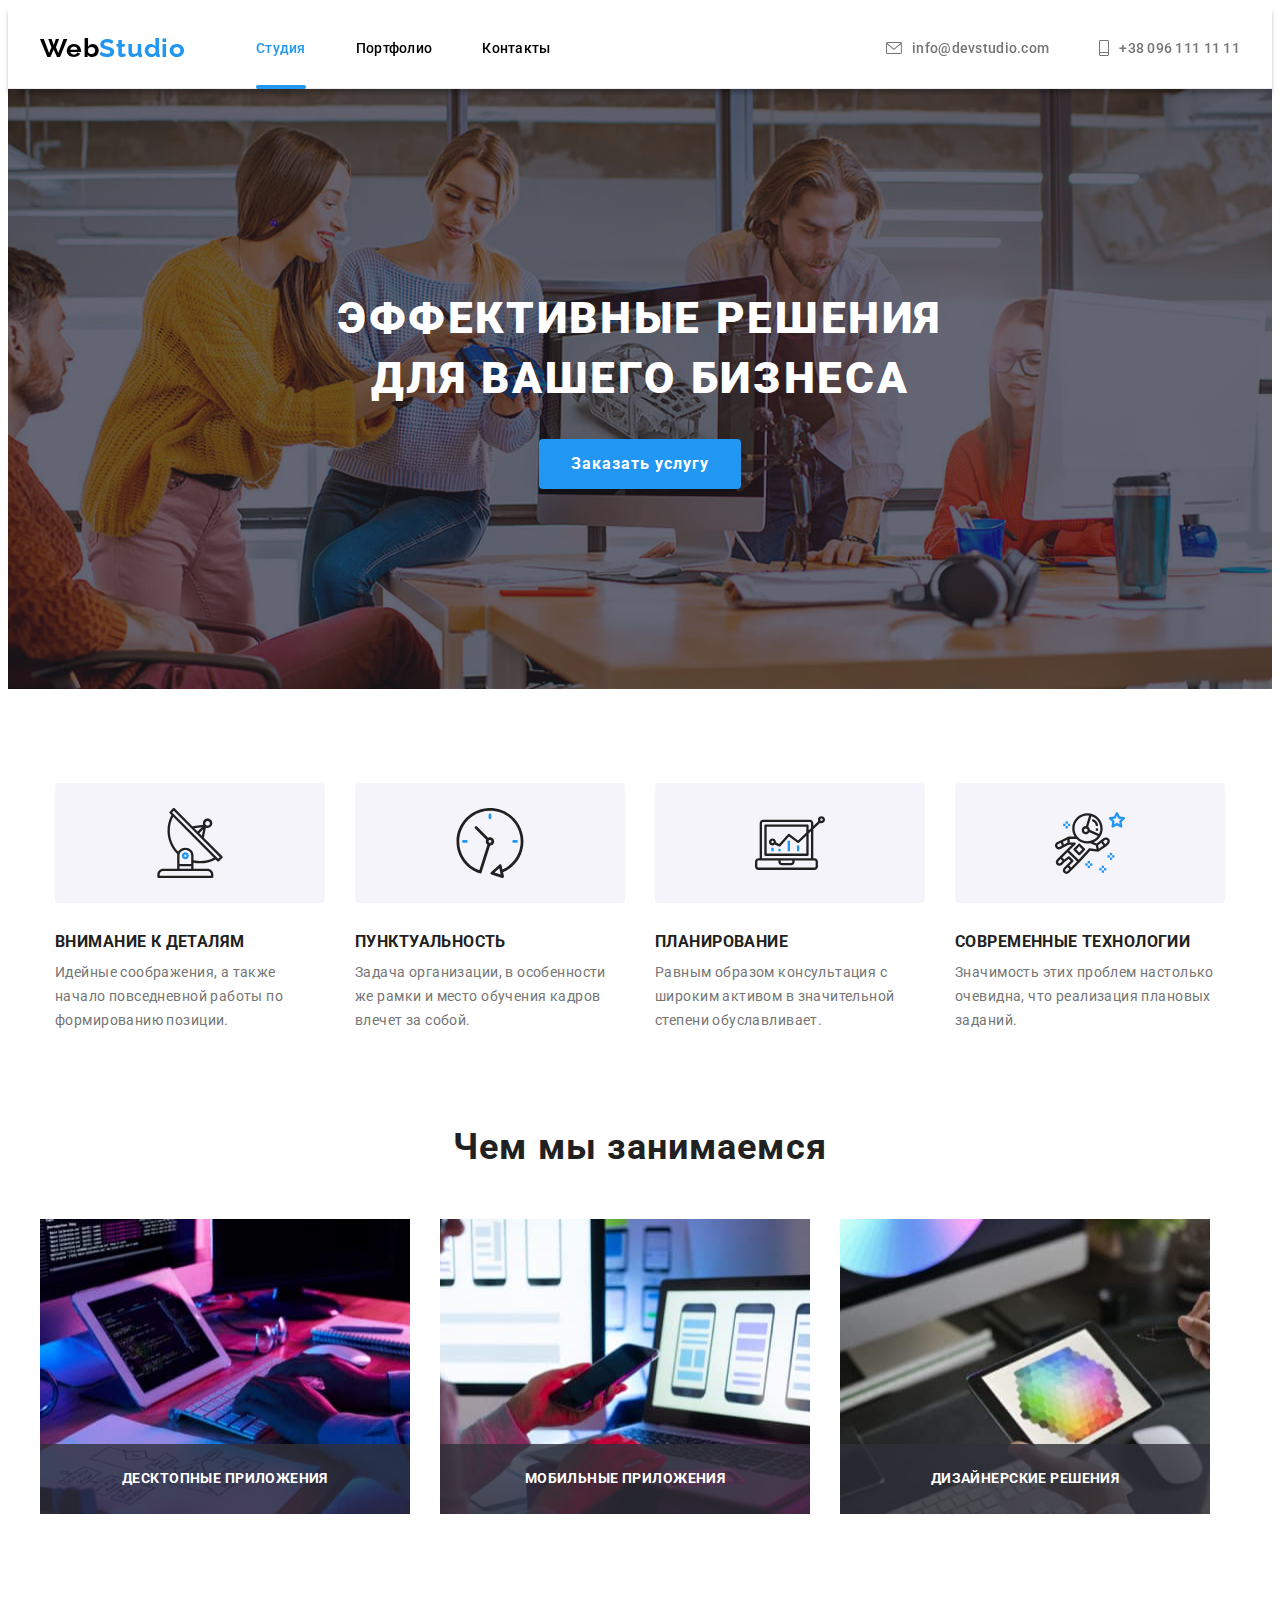
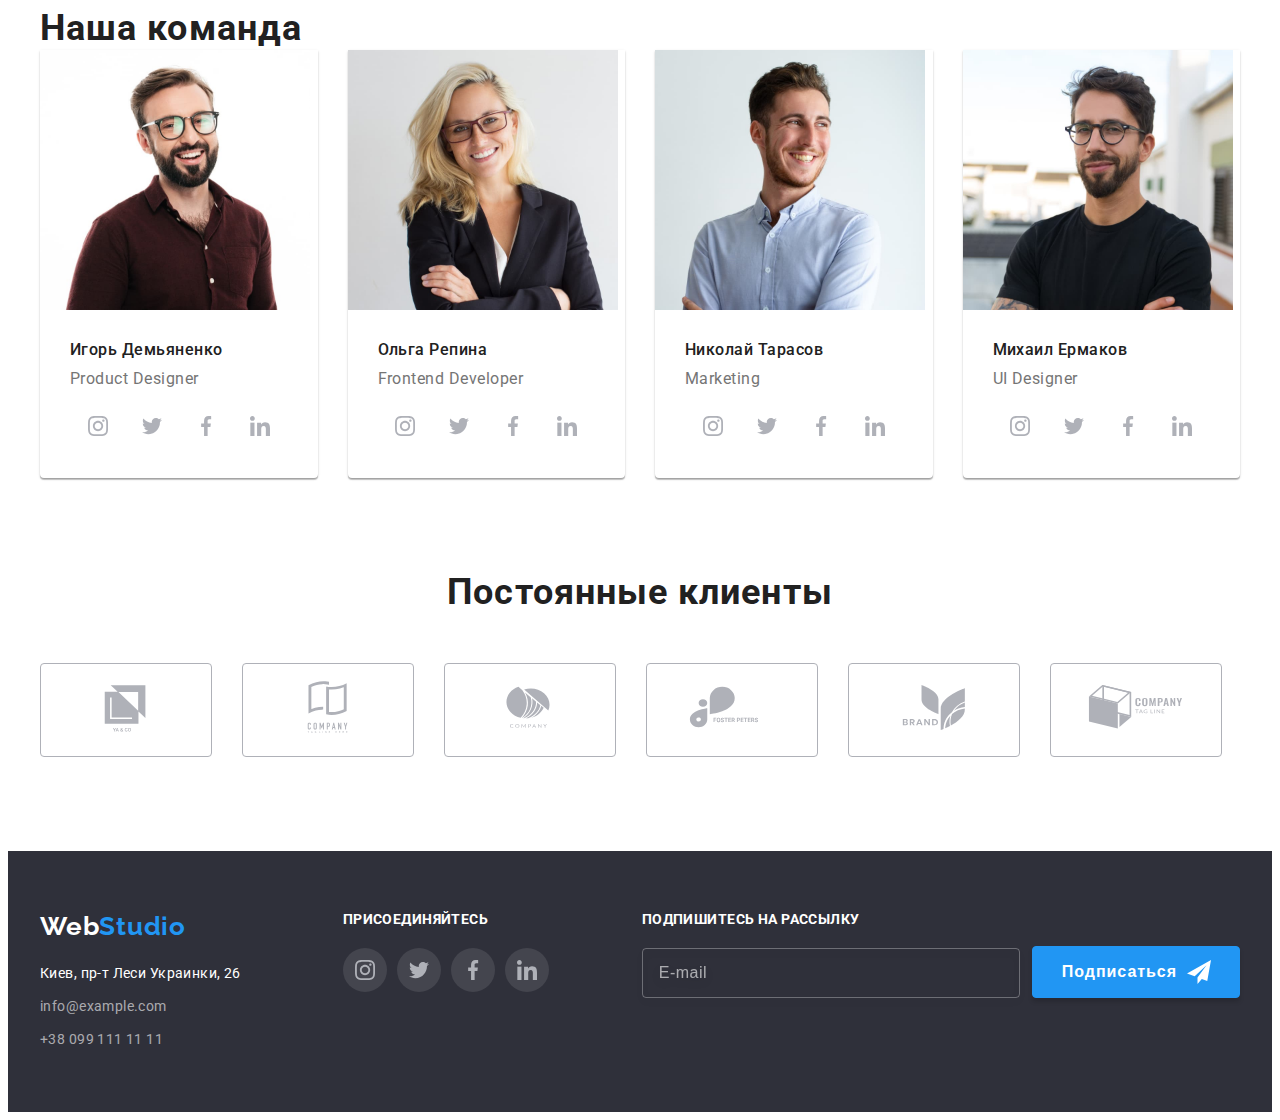
==== index.html @ 80f54bad "+" ====
<!DOCTYPE html>
<html lang="ru">
<head>
    <meta charset="UTF-8">
    <meta http-equiv="X-UA-Compatible" content="IE=edge">
    <meta name="viewport" content="width=device-width, initial-scale=1.0">
    <link rel="preconnect" href="https://fonts.gstatic.com">
    <link
        href="https://fonts.googleapis.com/css2?family=Raleway:wght@700&family=Roboto:wght@400;500;700;900&display=swap"
        rel="stylesheet">
    <link rel="stylesheet" href="https://cdnjs.cloudflare.com/ajax/libs/animate.css/4.1.1/animate.min.css" />
    <link rel="stylesheet" href="https://cdnjs.cloudflare.com/ajax/libs/modern-normalize/1.0.0/modern-normalize.min.css"
        integrity="sha512-ISS7cAi1PEhQ8jnbJpJZMd29NlhNj4AWYyLOSp2CE/CsHxTCu+r+t0D2yoJudVrd0/8fTVPUVDzY5Tvli75u/g=="
        crossorigin="anonymous" referrerpolicy="no-referrer" />
    <!--<link rel="stylesheet" href="./css/styles.css">-->
    <link rel="stylesheet" href="./css/main.min.css">
    <title>WEBStudio</title>
</head>
<body id="page_top">
    <!--header-->
    <header class="header header-shadow">
        <div class="contanier flex">
            <nav class="navigation flex">
                <a class="logo-link link animate__swing animate__animated" href="./index.html" lang="en"><span class="logo-web link">Web</span>Studio</a>
                <ul class="menu flex list">
                    <li class="menu-item">
                        <a class="menu-link link current" href="./index.html">Студия</a>
                    </li>
                    <li class="menu-item">
                        <a class="menu-link link" href="./portfolio.html">Портфолио</a>
                    </li>
                    <li class="menu-item">
                        <a class="menu-link link" href="#page_bottom">Контакты</a>
                    </li>
                </ul>
            </nav>
            <ul class="header-contact flex list">
                <li class="header-contact-item">
                    <a class="header-contact-link flex link" href="mailto:info@devstudio.com">
                        <svg width="16" height="12" class="mail">
                            <use href="./images/sprite.svg#icon-mail">
                            </use>
                        </svg>
                        info@devstudio.com</a>
                </li>
                <li class="header-contact-item">
                    <a class="header-contact-link flex link" href="tel:+380961111111">
                        <svg width="10" height="16" class="phone">
                            <use href="./images/sprite.svg#icon-tel">
                            </use>
                        </svg>
                        +38 096 111 11 11</a>
                </li>
            </ul>
        </div>
    </header>
    <main>
        <!--section hero-->
        <section class="hero">
            <div class="contanier">
                <h1 class="hero-title">Эффективные решения для вашего бизнеса</h1>
                <button class="modal-btn" type="button" data-modal-open>Заказать услугу</button>
            </div>
        </section>
        <!--skills company-->
        <section class="skills skills-list">
            <div class="contanier">
                <h2 class="hiden-title">Особенности компании</h2>
                <ul class="skills-list list">
                    <li class="skills-list-item">
                        <div class="skills-list-item-bg">
                            <svg width='70' height='70'>
                                <use href="./images/sprite.svg#icon-antenna">
                                </use>
                            </svg>
                        </div>
                        <h3 class="skills-list-title">Внимание к деталям</h3>
                        <p class="skills-list-text">Идейные соображения, а также начало повседневной работы по
                            формированию позиции.</p>
                    </li>
                    <li class="skills-list-item">
                        <div class="skills-list-item-bg">
                            <svg width='70' height='70'>
                                <use href="./images/sprite.svg#icon-clock">
                                </use>
                            </svg>
                        </div>
                        <h3 class="skills-list-title">Пунктуальность</h3>
                        <p class="skills-list-text">Задача организации, в особенности же рамки и место обучения кадров
                            влечет за собой.</p>
                    </li>
                    <li class="skills-list-item">
                        <div class="skills-list-item-bg">
                            <svg width='70' height='70'>
                                <use href="./images/sprite.svg#icon-diagram">
                                </use>
                            </svg>
                        </div>
                        <h3 class="skills-list-title">Планирование</h3>
                        <p class="skills-list-text">Равным образом консультация с широким активом в значительной степени
                            обуславливает.</p>
                    </li>
                    <li class="skills-list-item">
                        <div class="skills-list-item-bg">
                            <svg width='70' height='70'>
                                <use href="./images/sprite.svg#icon-astronaut">
                                </use>
                            </svg>
                        </div>
                        <h3 class="skills-list-title">Современные технологии</h3>
                        <p class="skills-list-text">Значимость этих проблем настолько очевидна, что реализация плановых
                            заданий.</p>
                    </li>
                </ul>
            </div>
        </section>
        <!--pictures-->
        <section class="pictures">
            <div class="contanier">
                <h2 class="section-title section-title-indent-h">Чем мы занимаемся</h2>
                <ul class="pictures-list list">
                    <li class="pictures-list-item">
                        <img class="pictures-list-item-img" src="./images/about/about-img-1.jpg"
                            alt="сотрудник набирает текст" width="370" height="295"/>
                            <div class="pictures-description">
                                <p>Десктопные приложения</p>
                            </div>
                    </li>
                    <li class="pictures-list-item">
                        <img class="pictures-list-item-img" src="./images/about/about-img-2.jpg"
                            alt="сотрудник работает с смартфоном" width="370" height="295"/>
                            <div class="pictures-description">
                                <p>Мобильные приложения</p>
                            </div>
                    </li>
                    <li class="pictures-list-item">
                        <img class="pictures-list-item-img" src="./images/about/about-img-3.jpg"
                            alt="сотрудник работает с планшетом" width="370" height="295"/>
                            <div class="pictures-description">
                                <p>Дизайнерские решения</p>
                            </div>
                    </li>
                </ul>
            </div>
        </section>
        <!--team-->
        <section class="team">
            <div class="contanier">
                <h2 class="team-title">Наша команда</h2>
                <ul class="team-list flex list">
                    <li class="team-list-item">
                        <img class="team-list-item-img" src="./images/team/img.jpg" alt="Игорь Демьяненко" width="270"
                            height="260">
                        <div class="team-list-content">
                            <h3 class="team-list-item-name">Игорь Демьяненко</h3>
                            <p class="team-list-item-position" lang="en">Product Designer</p>
                            <ul class="social-list flex">
                                <li class="list">
                                    <a class="link-social" href="https://www.instagram.com/">
                                        <svg class="icon-social" width="20" height="20">
                                            <use href=./images/sprite.svg#icon-instagram></use>
                                        </svg>
                                    </a>
                                </li>
                                <li class="list">
                                    <a class="link-social" href="https://twitter.com/">
                                        <svg class="icon-social" width="20" height="20">
                                            <use href=./images/sprite.svg#icon-twitter></use>
                                        </svg>
                                    </a>
                                </li>
                                <li class="list">
                                    <a class="link-social" href="https://www.facebook.com/">
                                        <svg class="icon-social" width="20" height="20">
                                            <use href=./images/sprite.svg#icon-facebook></use>
                                        </svg>
                                    </a>
                                </li>
                                <li class="list ">
                                    <a class="link-social" href="https://www.linkedin.com/">
                                        <svg class="icon-social" width="20" height="20">
                                            <use href=./images/sprite.svg#icon-linkedin></use>
                                        </svg>
                                    </a>
                                </li>
                            </ul>
                        </div>
                    </li>
                    <li class="team-list-item">
                        <img class="team-list-item-img" src="./images/team/img-1.jpg" alt="Ольга Репина" width="270"
                            height="260">
                        <div class="team-list-content">
                            <h3 class="team-list-item-name">Ольга Репина</h3>
                            <p class="team-list-item-position" lang="en">Frontend Developer</p>
                            <ul class="social-list flex">
                                <li class="list">
                                    <a class="link-social" href="https://www.instagram.com/">
                                        <svg class="icon-social" width="20" height="20">
                                            <use href=./images/sprite.svg#icon-instagram></use>
                                        </svg>
                                    </a>
                                </li>
                                <li class="list">
                                    <a class="link-social" href="https://twitter.com/">
                                        <svg class="icon-social" width="20" height="20">
                                            <use href=./images/sprite.svg#icon-twitter></use>
                                        </svg>
                                    </a>
                                </li>
                                <li class="list">
                                    <a class="link-social" href="https://www.facebook.com/">
                                        <svg class="icon-social" width="20" height="20">
                                            <use href=./images/sprite.svg#icon-facebook></use>
                                        </svg>
                                    </a>
                                </li>
                                <li class="list ">
                                    <a class="link-social" href="https://www.linkedin.com/">
                                        <svg class="icon-social" width="20" height="20">
                                            <use href=./images/sprite.svg#icon-linkedin></use>
                                        </svg>
                                    </a>
                                </li>
                            </ul>
                        </div>
                    </li>
                    <li class="team-list-item">
                        <img class="team-list-item-img" src="./images/team/img-2.jpg" alt="Николай Тарасов" width="270"
                            height="260">
                        <div class="team-list-content">
                            <h3 class="team-list-item-name">Николай Тарасов</h3>
                            <p class="team-list-item-position" lang="en">Marketing</p>
                            <ul class="social-list flex">
                                <li class="list">
                                    <a class="link-social" href="https://www.instagram.com/">
                                        <svg class="icon-social" width="20" height="20">
                                            <use href=./images/sprite.svg#icon-instagram></use>
                                        </svg>
                                    </a>
                                </li>
                                <li class="list">
                                    <a class="link-social" href="https://twitter.com/">
                                        <svg class="icon-social" width="20" height="20">
                                            <use href=./images/sprite.svg#icon-twitter></use>
                                        </svg>
                                    </a>
                                </li>
                                <li class="list">
                                    <a class="link-social" href="https://www.facebook.com/">
                                        <svg class="icon-social" width="20" height="20">
                                            <use href=./images/sprite.svg#icon-facebook></use>
                                        </svg>
                                    </a>
                                </li>
                                <li class="list ">
                                    <a class="link-social" href="https://www.linkedin.com/">
                                        <svg class="icon-social" width="20" height="20">
                                            <use href=./images/sprite.svg#icon-linkedin></use>
                                        </svg>
                                    </a>
                                </li>
                            </ul>
                        </div>
                    </li>
                    <li class="team-list-item">
                        <img class="team-list-item-img" src="./images/team/img-3.jpg" alt="Михаил Ермаков" width="270"
                            height="260">
                        <div class="team-list-content">
                            <h3 class="team-list-item-name">Михаил Ермаков</h3>
                            <p class="team-list-item-position" lang="en">UI Designer</p>
                            <ul class="social-list flex">
                                <li class="list">
                                    <a class="link-social" href="https://www.instagram.com/">
                                        <svg class="icon-social" width="20" height="20">
                                            <use href=./images/sprite.svg#icon-instagram></use>
                                        </svg>
                                    </a>
                                </li>
                                <li class="list">
                                    <a class="link-social" href="https://twitter.com/">
                                        <svg class="icon-social" width="20" height="20">
                                            <use href=./images/sprite.svg#icon-twitter></use>
                                        </svg>
                                    </a>
                                </li>
                                <li class="list">
                                    <a class="link-social" href="https://www.facebook.com/">
                                        <svg class="icon-social" width="20" height="20">
                                            <use href=./images/sprite.svg#icon-facebook></use>
                                        </svg>
                                    </a>
                                </li>
                                <li class="list ">
                                    <a class="link-social" href="https://www.linkedin.com/">
                                        <svg class="icon-social" width="20" height="20">
                                            <use href=./images/sprite.svg#icon-linkedin></use>
                                        </svg>
                                    </a>
                                </li>
                            </ul>
                        </div>
                    </li>
                </ul>
            </div>
        </section>

        <!-- clients -->
        <section class="clients">
        <div class="contanier">
            <h2 class="section-title section-title-indent-h">Постоянные клиенты</h2>
            <ul class="flex list">
                    <li class="clients-logo">
                        <a class="clients-icon" href="#">
                            <svg width="106" height="60">
                                <use href="./images/sprite.svg#icon-Logo1"></use>
                            </svg>
                        </a>
                    </li>
                    <li class="clients-logo">
                        <a class="clients-icon" href="#">
                            <svg width="106" height="60">
                                <use href="./images/sprite.svg#icon-Logo2"></use>
                            </svg>
                        </a>
                    </li>
                    <li class="clients-logo">
                        <a class="clients-icon" href="#">
                            <svg width="106" height="60">
                                <use href="./images/sprite.svg#icon-Logo3"></use>
                            </svg>
                        </a>
                    </li>
                    <li class="clients-logo">
                        <a class="clients-icon" href="#">
                            <svg width="106" height="60">
                                <use href="./images/sprite.svg#icon-Logo4"></use>
                            </svg>
                        </a>
                    </li>
                    <li class="clients-logo">
                        <a class="clients-icon" href="#">
                            <svg width="106" height="60">
                                <use href="./images/sprite.svg#icon-Logo5"></use>
                            </svg>
                        </a>
                    </li>
                    <li class="clients-logo">
                        <a class="clients-icon" href="#">
                            <svg width="106" height="60">
                                <use href="./images/sprite.svg#icon-Logo6"></use>
                            </svg>
                        </a>
                    </li>
                </ul>
            </div>
        </section>

    </main>

        <!--footer-->
        <footer class="footer">
            <div class="contanier flex">
                <!-- adress footer container -->
                <div>
                    <a class="footer-logo-link link" href="#page_top" lang="en"><span
                            class="footer-logo-web">Web</span>Studio</a>
                    <address class="footer-adress">
                        <ul id="page_bottom" class="address list">
                            <li class="footer-adress-item">
                                <a class="footer-adress-map link" href="https://goo.gl/maps/nFPgF8o5voA4oPt57"
                                    target="_blank" rel="noopener noreferrer">
                                    Киев, пр-т Леси Украинки, 26</a>
                            </li>
                            <li class="footer-adress-item">
                                <a class="footer-address-contact link" href="mailto:info@example.com">info@example.com</a>
                            </li>
                            <li class="footer-adress-item">
                                <a class="footer-address-contact link" href="tel:+380991111111">+38 099 111 11 11</a>
                            </li>
                        </ul>
                    </address>
                </div>
                <!-- footer social container -->
                <div class="footer-social">
                    <h3>присоединяйтесь</h3>
                    <ul class="social-list flex">
                        <li class="footer-social-item list">
                            <a class="social-list-item" href="https://www.instagram.com/">
                                <svg class="footer-sprite-social" width="20" height="20">
                                    <use href=./images/sprite.svg#icon-instagram></use>
                                </svg>
                            </a>
                        </li>
                        <li class="footer-social-item list">
                            <a class="social-list-item" href="https://twitter.com/">
                                <svg class="footer-sprite-social" width="20" height="20">
                                    <use href=./images/sprite.svg#icon-twitter></use>
                                </svg>
                            </a>
                        </li>
                        <li class="footer-social-item list">
                            <a class="social-list-item" href="https://www.facebook.com/">
                                <svg class="footer-sprite-social" width="20" height="20">
                                    <use href=./images/sprite.svg#icon-facebook></use>
                                </svg>
                            </a>
                        </li>
                        <li class="footer-social-item list">
                            <a class="social-list-item" href="https://www.linkedin.com/">
                                <svg class="footer-sprite-social" width="20" height="20">
                                    <use href=./images/sprite.svg#icon-linkedin></use>
                                </svg>
                            </a>
                        </li>
                    </ul>
                </div>
                <!-- footer-subscribe -->
                <div class="footer-subscribe">
                    <form action="#" class="footer-subscribe-form">
                        <div>
                            <label for="footer-email" class="footer-subscribe-text">Подпишитесь на рассылку</label>
                            <input id="footer-email" class="footer-subscribe-email" type="email" name="subscribe-email"
                                placeholder="E-mail" required>
                        </div>
                        <button type="submit" class="subscribe-button">Подписаться<svg class="subscribe-icon">
                                <use href="./images/sprite.svg#icon-send"></use>
                            </svg>
                        </button>
                    </form>
                </div>
            </div>
        </footer>     
        <!-----modal-window-->
        <div class="backdrop is-hidden" data-modal>
            <div class="modal">
                <button class="modal-button" data-modal-close type="button">
                <svg class="modal-icon-close">
                <use href="./images/sprite.svg#icon-close"></use>
                </svg>
                </button>
                <form action="#" class="modal-form">
                    <p class="modal-form-head">Оставьте свои данные, мы вам перезвоним</p>
                    <label for="name" class="modal-form-field">Имя</label>
                        <div class="modal-form-input-wrapper">
                            <input id="name" class="modal-input-form" type="text" name="user-name" required>
                            <svg class="modal-icon-form person">
                                <use href="./images/sprite.svg#icon-person-modal"></use>
                            </svg>
                        </div>
                    <label for="tell" class="modal-form-field">Телефон</label>
                        <div class="modal-form-input-wrapper">
                            <input id="tell" class="modal-input-form" type="tel" name="user-phone" required>
                            <svg class="modal-icon-form phone">
                                <use href="./images/sprite.svg#icon-phone-modal"></use>
                            </svg>
                        </div>
                    <label for="email" class="modal-form-field">Почта</label>
                        <div class="modal-form-input-wrapper">
                            <input id="email" class="modal-input-form" type="email" name="user-email" required>
                            <svg class="modal-icon-form email">
                                <use href="./images/sprite.svg#icon-email-modal"></use>
                            </svg>
                        </div>
                    <label for="area" class="label-text">Комментарий</label>
                    <textarea id="area" class="modal-input-textarea" name="user-comment" placeholder="Введите текст"></textarea>
                        <div class="private-policy">
                            <input id="checkbox" class="custom-checkbox" type="checkbox" name="private" required>
                    <label for="checkbox">
                                <span class="modal-text">Соглашаюсь с рассылкой и принимаю <a class="modal-text-link" href="#">Условия
                                        договора</a></span>
                            </label>
                        </div>
                        <button class="modal-send-button" type="submit">Отправить</button>
                </form>
            </div>
        </div>
        <!-- Скрипт modal.js -->
        <script src="js/modal.js"></script>
</body>
</html>
---- css/styles.css ----
/*========general style========*/
:root {
  --main-color-black: #212121;
  --logo-color: #000000;
  --text-color: #757575;
  --accent-color: #2196f3;
  --footer-background-color: #2f303a;
  --body-background-color: #ffffff;
  --background-color: #f5f4fa;
  --white-contacts-color: rgba(255, 255, 255, 0.6);
  --border-color: rgba(238, 238, 238, 1);
  --animation: 250ms cubic-bezier(0.4, 0, 0.2, 1);
  --button-background-color: #188ce8;
}
/*========end general style========*/

/*===== smooth scrolling header&footer ====*/
html {
  scroll-behavior: smooth;
}
/*=====end smooth scrolling header&footer ====*/

/*============ basic reset ============= */
h1,
h2,
h3,
h4,
h5,
h6,
p,
ul,
li {
  margin: 0;
  padding: 0;
}
img {
  display: block;
}
.list {
  list-style: none;
}
.link {
  text-decoration: none;
}
.flex {
  display: flex;
}
.section {
  padding-top: 94px;
  padding-bottom: 94px;
}
.skills {
  padding-top: 94px;
  padding-bottom: 94px;
}
.contanier {
  max-width: 1200px;
  padding: 0 15px 0 15px;
  margin: 0 auto;
}
body {
  font-family: 'Roboto', sans-serif;

  font-weight: 400;
  font-size: 14px;
  line-height: 1.14;
  letter-spacing: 0.03em;
  color: var(--text-color);
}
.hiden-title {
  position: absolute;
  width: 1px;
  height: 1px;
  margin: -1px;
  border: 0;
  padding: 0;
  white-space: nowrap;
  clip-path: inset(100%);
  clip: rect(0 0 0 0);
  overflow: hidden;
}

.header {
  position: sticky;
  top: 0;
  z-index: 1;
  width: 100%;

  border-bottom: 1px solid #ececec;
  background-color: var(--body-background-color);
}
.team {
  text-align: center;
  padding-top: 94px;
  padding-bottom: 94px;
  background-color: var(--background-color);
}
.portfolio {
  padding-top: 94px;
  padding-bottom: 94px;
}
.pictures-title,
.team-title {
  margin-bottom: 50px;
}
/*============end basic reset ======== */

/*========= header ======================*/

.header-shadow {
  box-shadow: 0px 4px 4px rgba(0, 0, 0, 0.25);
}
.logo-link {
  font-family: 'Raleway', sans-serif;
  font-weight: 700;
  font-size: 26px;
  line-height: 1.19;
  letter-spacing: 0.03em;
  color: var(--accent-color);
  margin-right: 70px;

  display: inline-block;

  animation-duration: 2000ms;
  animation-iteration-count: 2;
}
.logo-web {
  font-family: 'Raleway', sans-serif;
  font-weight: 700;
  font-size: 26px;
  line-height: 1.19;
  letter-spacing: 0.03em;
  color: var(--logo-color);
}

.navigation {
  display: flex;
  align-items: center;
  cursor: pointer;
}
.menu-item:not(:last-child) {
  margin-right: 50px;
}
.menu {
  display: flex;
  align-items: center;
}
.current {
  position: relative;
  color: var(--accent-color);
}
.current::after {
  content: '';
  position: absolute;
  width: 100%;
  height: 4px;
  bottom: -1px;
  left: 0px;

  border-radius: 2px;

  background-color: var(--accent-color);
}
.menu-link {
  padding-top: 32px;
  padding-bottom: 32px;
  display: block;
  font-family: inherit;
  font-weight: 500;
  font-size: 14px;
  line-height: 1.15;
  letter-spacing: 0.02em;
  color: var(--logo-color);

  transition-property: color;
  transition-duration: 250ms;
  transition-timing-function: cubic-bezier(0.4, 0, 0.2, 1);
}
.menu-link:hover,
.menu-link:focus,
.menu-link.current {
  color: var(--accent-color);
}
.header-contact {
  margin-left: auto;
  align-items: center;
}
.header-contact-item + .header-contact-item {
  margin-left: 50px;
}
.header-contact-link {
  align-items: center;
  padding-top: 32px;
  padding-bottom: 32px;

  font-family: inherit;
  font-weight: 500;
  font-size: 14px;
  line-height: 1.15;
  letter-spacing: 0.02em;

  color: var(--text-color);

  transition-property: color;
  transition-duration: 250ms;
  transition-timing-function: cubic-bezier(0.4, 0, 0.2, 1);
}
.header-contact-link:hover,
.header-contact-link:focus {
  color: var(--accent-color);
}
/* ====== icons contact========== */
.mail {
  display: inline-block;
  margin-right: 10px;
  fill: currentColor;
}

.phone {
  display: inline-block;
  margin-right: 10px;
  fill: currentColor;
}

/*==========end header=========*/

/*===========section hero=============*/
.hero {
  max-width: 1600px;
  background-image: linear-gradient(0deg, rgba(47, 48, 58, 0.4), rgba(47, 48, 58, 0.4)),
    url(../images/banner/bg.jpg);
  background-position: center;
  background-repeat: no-repeat;
  background-color: #c4c4c4;

  padding-top: 200px;
  padding-bottom: 200px;
  margin: 0 auto;
  text-align: center;
}
.hero-title {
  font-weight: 900;
  font-size: 44px;
  line-height: 1.36;
  text-align: center;
  letter-spacing: 0.06em;
  text-transform: uppercase;
  color: var(--body-background-color);
  width: 696px;
  margin-left: auto;
  margin-right: auto;
  margin-bottom: 30px;
}
.modal-btn {
  font-family: inherit;
  font-weight: 700;
  font-size: 16px;
  line-height: 1.87;
  letter-spacing: 0.06em;

  color: var(--body-background-color);
  background: var(--accent-color);
  cursor: pointer;

  display: inline-block;
  padding: 10px 32px;
  border: transparent;
  border-radius: 4px;
  box-shadow: 0px 4px 4px rgba(0, 0, 0, 0.15);

  transition-property: background-color, box-shadow;
  transition-duration: 250ms;
  transition-timing-function: cubic-bezier(0.4, 0, 0.2, 1);
}

.modal-btn:hover,
.modal-btn:focus {
  color: var(--logo-color);
}
/*==========end section hero=============*/

/*====== section hero portfolio ==========*/
.project-item-img-wrapper {
  position: relative;
  overflow: hidden;
}
.project-animation {
  /* ===overlay ===*/
  position: absolute;
  top: 0;
  left: 0;
  overflow: auto;

  transition-property: transform;
  transform: translateY(100%);
  transition: var(--animation);

  padding: 63px 24px;
  width: 100%;
  height: 100%;
  background-color: rgba(33, 150, 243, 0.9);

  font-size: 18px;
  line-height: 1.56;
  letter-spacing: 0.03em;
  color: var(--body-background-color);
}
.project-foto:hover .project-animation,
.project-foto:focus .project-animation {
  transform: translateY(0%);
}
.project {
  flex-wrap: wrap;
  align-items: flex-start;
  margin-top: -30px;
  margin-left: -30px;
}
.project-item {
  display: block;
  width: calc((100% - 90px) / 3);
  margin-top: 30px;
  margin-left: 30px;

  transition-property: box-shadow;
  transition-duration: 250ms;
  transition-timing-function: cubic-bezier(0.4, 0, 0.2, 1);
}
.project-item:hover,
.project-item:focus {
  box-shadow: 0px 1px 1px rgba(0, 0, 0, 0.12), 0px 4px 4px rgba(0, 0, 0, 0.06),
    1px 4px 6px rgba(0, 0, 0, 0.16);
}
.project-heading-content {
  padding-top: 20px;
  padding-bottom: 20px;
  padding-left: 24px;
  padding-right: 24px;
  border-right: 1px solid #eeeeee;
  border-bottom: 1px solid #eeeeee;
  border-left: 1px solid #eeeeee;
}
.project-heading {
  font-family: inherit;
  font-weight: 700;
  font-size: 18px;
  line-height: 2;
  letter-spacing: 0.06em;
  color: var(--main-color-black);
  margin-bottom: 4px;
}
.project-description {
  font-family: inherit;
  font-size: 16px;
  line-height: 1.87;
  letter-spacing: 0.03em;
  color: var(--text-color);
}
.filter-options {
  justify-content: center;
  flex-wrap: wrap;
  margin-top: -8px;
  margin-left: -8px;
  margin-bottom: 50px;
}
.filter-item-options {
  margin-top: 8px;
  margin-left: 8px;
  color: var(--logo-color);
}
.filter-item {
  color: var(--logo-color);
}
.filter-item:hover,
.filter-item:focus {
  background: var(--accent-color);
  color: var(--background-color);
  box-shadow: 0px 3px 1px rgba(0, 0, 0, 0.1), 0px 1px 2px rgba(0, 0, 0, 0.08),
    0px 2px 2px rgba(0, 0, 0, 0.12);
}
.filter-item {
  font-family: inherit;
  font-weight: 500;
  font-size: 16px;
  line-height: 1.62;
  text-align: center;
  letter-spacing: 0.03em;

  color: var(--main-color-black);
  background-color: var(--background-color);

  display: inline-block;
  border: transparent;
  border-radius: 4px;
  padding-top: 4px;
  padding-bottom: 4px;
  padding-left: 22px;
  padding-right: 22px;
  cursor: pointer;

  transition-property: color, background-color, box-shadow;
  transition-duration: 250ms;
  transition-timing-function: cubic-bezier(0.4, 0, 0.2, 1);
}

/*==========end section hero portfolio======*/

/*=======skills company========*/
.skills {
  padding-bottom: 0;
}
.skills-list {
  display: flex;
}
.skills-list-item {
  width: 270px;
}
.skills-list-item:not(:last-child) {
  margin-right: 30px;
}
.skills-list-item-bg {
  display: flex;
  height: 120px;
  align-items: center;
  justify-content: center;
  border-radius: 4px;
  background-color: var(--background-color);
  margin-bottom: 30px;
}
.skills-list-title {
  font-family: inherit;
  font-weight: 700;
  text-transform: uppercase;
  color: var(--main-color-black);
}
.skills-list-text {
  margin-top: 10px;
  font-family: inherit;
  line-height: 1.71;
  margin-top: 10px;
  color: var(--text-color);
}
/*=====end skills company======*/

/*========pictures=============*/
.pictures {
  padding-top: 94px;
  padding-bottom: 94px;
  text-align: center;
}
.pictures-list {
  flex-basis: calc((100% - 90px) / 3);
  display: flex;
  flex-wrap: wrap;
  margin-left: -30px;
  margin-top: -30px;
}
.pictures-list-item {
  margin-left: 30px;
  margin-top: 30px;
  position: relative;
}
.pictures-description {
  color: var(--text-color);
  margin-top: 10px;
  line-height: 1.71;
}
.pictures-description {
  position: absolute;
  left: 0;
  bottom: 0;
  display: flex;
  justify-content: center;
  align-items: center;
  height: 70px;
  width: 100%;
  background-color: rgba(47, 48, 58, 0.8);
}
.pictures-description > p {
  font-weight: 700;
  text-align: center;
  letter-spacing: 0.03em;
  text-transform: uppercase;
  color: var(--body-background-color);
}
.pictures-title {
  font-family: inherit;
  font-weight: 700;
  font-size: 36px;
  line-height: 1.16;
  letter-spacing: 0.03em;
  color: var(--main-color-black);
}
/*=====end pictures============*/

/*=========team================*/
.team-list {
  flex-wrap: wrap;
  align-items: flex-start;
  margin-left: -30px;
  margin-top: -30px;
}
.team-list-item {
  width: calc((100% - 120px) / 4);
  margin-left: 30px;
  margin-top: 30px;
  background: var(--body-background-color);
  box-shadow: 0px 1px 3px rgba(0, 0, 0, 0.12), 0px 1px 1px rgba(0, 0, 0, 0.14),
    0px 2px 1px rgba(0, 0, 0, 0.2);
  border-radius: 0px 0px 4px 4px;
}
.team-title {
  font-family: inherit;
  font-weight: 700;
  font-size: 36px;
  line-height: 1.16;
  letter-spacing: 0.03em;
  color: var(--main-color-black);
}
.team-list-item-name {
  font-family: inherit;
  font-weight: 500;
  font-size: 16px;
  line-height: 1.19;
  letter-spacing: 0.03em;
  color: var(--main-color-black);
  margin-bottom: 10px;
}
.team-list-content {
  padding: 30px;
}
.team-list-item-position {
  font-family: inherit;
  font-weight: 400;
  font-size: 16px;
  line-height: 1.19;
  letter-spacing: 0.03em;
  color: var(--text-color);
  display: block;
  margin-bottom: 16px;
}
.social-list {
  justify-content: center;
  align-items: center;
}
.social-list li {
  border-radius: 50%;
}

.social-list li:not(:last-child) {
  margin-right: 10px;
}
.link-social {
  display: flex;
  justify-content: center;
  align-items: center;
  border-radius: 50%;
  width: 44px;
  height: 44px;

  fill: #afb1b8;
  background-color: transparent;

  transition-property: fill, background-color;
  transition-duration: 250ms;
  transition-timing-function: cubic-bezier(0.4, 0, 0.2, 1);
}

.link-social:hover,
.link-social:focus {
  background-color: var(--accent-color);
  fill: var(--body-background-color);
}
/*=========end team============*/

/*========clients================*/
.clients {
  padding-top: 94px;
  padding-bottom: 94px;
}
.clients-regular {
  font-weight: 700;
  font-size: 36px;
  line-height: 1.16;
  text-align: center;
  letter-spacing: 0.03em;
  color: var(--main-color-black);
  margin-bottom: 50px;
}
.clients-logo {
  display: block;
}
.clients-logo:not(:last-child) {
  margin-right: 30px;
}
.clients-logo {
  display: flex;
  justify-content: center;
  align-items: center;
  width: 170px;
  height: 92px;

  border: 1px solid #afb1b8;
  border-radius: 4px;

  fill: #afb1b8;

  transition-property: fill, border-color;
  transition-duration: 250ms;
  transition-timing-function: cubic-bezier(0.4, 0, 0.2, 1);
}
.clients-logo:focus,
.clients-logo:hover {
  border-color: var(--accent-color);
  fill: var(--accent-color);
}
/*========end clients=============*/

/*==========footer=============*/
.footer {
  padding-top: 60px;
  padding-bottom: 60px;
  background-color: var(--footer-background-color);
}
.footer {
  align-items: baseline;
}

.footer-logo-link {
  font-family: 'Raleway', sans-serif;
  font-weight: 700;
  font-size: 26px;
  line-height: 1.19;
  letter-spacing: 0.03em;
  color: var(--accent-color);
}
.footer-logo-web {
  font-family: 'Raleway', sans-serif;
  font-weight: 700;
  font-size: 26px;
  line-height: 1.19;
  letter-spacing: 0.03em;
  color: var(--body-background-color);
}
.footer-adress {
  max-width: 240px;
  margin-top: 20px;
}
.footer-adress:hover,
.footer-adress:focus {
  color: var(--accent-color);
}
.footer-adress-map {
  font-family: inherit;
  font-style: normal;

  font-size: 14px;
  line-height: 1.71;
  letter-spacing: 0.03em;
  color: var(--body-background-color);

  transition-property: color;
  transition-duration: 250ms;
  transition-timing-function: cubic-bezier(0.4, 0, 0.2, 1);
}
.footer-adress-map:hover,
.footer-adress-map:focus {
  color: var(--accent-color);
}
.footer-adress-item {
  display: inline-block;
  margin-bottom: 9px;
}
.footer-adress-item:last-child {
  margin-bottom: 0;
  /* or 171% */
}
.footer-address-contact {
  font-family: inherit;
  font-style: normal;
  font-weight: normal;
  font-size: 14px;
  line-height: 1.71;
  letter-spacing: 0.03em;

  color: var(--white-contacts-color);

  transition-property: color;
  transition-duration: 250ms;
  transition-timing-function: cubic-bezier(0.4, 0, 0.2, 1);
}
.footer-address-contact:hover,
.footer-address-contact:focus {
  color: var(--accent-color);
}
/*======= end footer=============*/

/*=====footer social container=====*/
.footer-social {
  margin-left: 73px;
}
.footer-social h3 {
  font-weight: 700;
  font-size: 14px;
  line-height: 1.15;
  letter-spacing: 0.03em;
  text-transform: uppercase;

  color: var(--body-background-color);

  margin-bottom: 20px;
}
.footer-social .footer-social-item {
  background-color: rgba(255, 255, 255, 0.1);
}

.footer-social .link-social {
  fill: var(--body-background-color);
}
/*=====end footer social container=====*/

/* =============== footer-subscribe =========== */
.footer-subscribe-form {
  display: flex;
  margin-left: 93px;
}

.footer-subscribe-text {
  font-weight: 700;
  font-size: 14px;
  line-height: 1.15;
  letter-spacing: 0.03em;
  text-transform: uppercase;

  color: var(--body-background-color);
  display: block;
}

.footer-subscribe-email {
  width: 358px;
  margin-top: 20px;
  padding-left: 16px;
  padding-top: 15px;
  padding-bottom: 15px;

  background-color: transparent;
  border: 1px solid rgba(255, 255, 255, 0.3);
  filter: drop-shadow(0px 4px 4px rgba(0, 0, 0, 0.15));
  border-radius: 4px;

  font-size: 16px;
  line-height: 1.15;
  letter-spacing: 0.03em;
  color: var(--body-background-color);
}
.footer-subscribe-email::placeholder {
  font-size: 16px;
  line-height: 1.15;
  letter-spacing: 0.03em;

  color: var(--white-contacts-color);
}

.subscribe-button {
  display: flex;
  justify-content: center;
  align-items: center;
  align-self: flex-end;
  padding-top: 10px;
  padding-bottom: 10px;
  padding-left: 29px;
  padding-right: 28px;

  margin-left: 12px;

  background-color: var(--accent-color);
  box-shadow: 0px 4px 4px rgba(0, 0, 0, 0.15);
  border: 1px solid var(--accent-color);
  border-radius: 4px;

  font-weight: 700;
  font-size: 16px;
  line-height: 1.87;
  letter-spacing: 0.06em;
  color: var(--body-background-color);
  cursor: pointer;

  transition-property: background-color;
  transition-duration: 250ms;
  transition-timing-function: cubic-bezier(0.4, 0, 0.2, 1);
}
.subscribe-button:hover,
.subscribe-button:focus {
  background-color: var(--button-background-color);
}
.subscribe-icon {
  margin-left: 10px;
  width: 24px;
  height: 24px;
}
/* ===============end footer-subscribe =========== */

/* ======= modal-window ======== */
.backdrop {
  position: fixed;
  top: 0;
  left: 0;
  width: 100vw;
  height: 100vh;
  z-index: 100;
  background-color: rgba(0, 0, 0, 0.2);

  transition-property: opacity, visibility;
  transition-duration: 250ms;
  transition-timing-function: cubic-bezier(0.4, 0, 0.2, 1);
}
.modal {
  position: absolute;
  transform: translate(-50%, -50%);
  top: 50%;
  left: 50%;

  width: 528px;
  height: 580px;

  background-color: var(--body-background-color);
  box-shadow: 0px 1px 3px rgba(0, 0, 0, 0.12), 0px 1px 1px rgba(0, 0, 0, 0.14),
    0px 2px 1px rgba(0, 0, 0, 0.2);
  border-radius: 4px;
}
.modal-button {
  display: flex;
  align-items: center;
  justify-content: center;
  padding: 0;
  width: 30px;
  height: 30px;

  position: absolute;
  top: 8px;
  right: 8px;

  cursor: pointer;

  background: var(--body-background-color);
  border: 1px solid rgba(0, 0, 0, 0.1);
  border-radius: 50%;
}
.modal-button:hover,
.modal-button:focus {
  color: var(--accent-color);
}
.modal-icon-close {
  width: 18px;
  height: 18px;
  fill: currentColor;
}
.is-hidden {
  opacity: 0;
  visibility: hidden;
  pointer-events: none;
}
/* ====== end-modal-window ===== */

/* =============== modal-form ============*/
.modal-form {
  padding: 40px;
  display: flex;
  flex-direction: column;
  font-size: 14px;
  line-height: 1.15;
  letter-spacing: 0.01em;

  color: var(--main-color-black);
}
.modal-form-head {
  font-weight: 700;
  font-size: 20px;
  line-height: 1.15;
  text-align: center;
  letter-spacing: 0.03em;

  color: var(--main-color-black);

  margin-bottom: 12px;
}
.modal-form-field {
  font-size: 12px;
  line-height: 1.15;
  letter-spacing: 0.01em;

  color: var(--text-color);

  margin-bottom: 4px;
}
.modal-form-input-wrapper {
  position: relative;
  margin-bottom: 10px;
}
.modal-input-form {
  padding-top: 12px;
  padding-right: 12px;
  padding-left: 42px;
  padding-bottom: 12px;
  width: 100%;
  border: 1px solid rgba(33, 33, 33, 0.2);
  box-sizing: border-box;
  border-radius: 4px;
  outline: none;

  color: var(--main-color-black);

  transition-property: border-color;
  transition-duration: 250ms;
  transition-timing-function: cubic-bezier(0.4, 0, 0.2, 1);
}
.modal-input-form:last-child {
  margin-bottom: 20px;
}
.modal-input-form::placeholder {
  font-size: 14px;
  line-height: 1.15;
  letter-spacing: 0.01em;

  color: rgba(117, 117, 117, 0.5);
}
.modal-input-form:focus {
  border-color: var(--accent-color);
}
.modal-input-form:focus + .modal-icon-form {
  fill: var(--accent-color);
}
.modal-icon-form {
  position: absolute;
  width: 18px;
  height: 18px;
  top: 50%;
  left: 15px;
  transform: translatey(-50%);

  fill: currentColor;

  transition-property: fill;
  transition-duration: 250ms;
  transition-timing-function: cubic-bezier(0.4, 0, 0.2, 1);
}
.modal-input-textarea {
  padding: 12px 16px;
  margin-bottom: 20px;
  width: 100%;
  height: 96px;

  font-size: 12px;
  line-height: 1.15;
  letter-spacing: 0.01em;

  border: 1px solid rgba(33, 33, 33, 0.2);
  box-sizing: border-box;
  border-radius: 4px;
  outline: none;

  color: var(--main-color-black);

  resize: none;

  transition-property: border-color;
  transition-duration: 250ms;
  transition-timing-function: cubic-bezier(0.4, 0, 0.2, 1);
}
.modal-input-textarea::placeholder {
  font-size: 12px;
  line-height: 1.15;
  letter-spacing: 0.01em;

  color: rgba(117, 117, 117, 0.5);
}
.modal-input-textarea:focus {
  border-color: var(--accent-color);
}
.private-policy {
  display: flex;
  flex-direction: row;
  margin-left: 12px;
  margin-bottom: 30px;
}
/* =============== end-modal-form ============*/

/* ========== custom-checkbox ================*/
.custom-checkbox {
  /* visually-hidden */
  position: absolute !important;
  clip: rect(1px 1px 1px 1px); /* IE6, IE7 */
  clip: rect(1px, 1px, 1px, 1px);
  padding: 0 !important;
  border: 0 !important;
  height: 1px !important;
  width: 1px !important;
  overflow: hidden;
}
/* для элемента <label> связанного с .custom-checkbox */
.custom-checkbox + label {
  display: inline-flex;
  align-items: center;
  user-select: none;
}
/* создание в <label> псевдоэлемента ::before со следующими стилями */
.custom-checkbox + label::before {
  content: '';
  display: inline-block;
  margin-right: 8px;
  width: 16px;
  height: 15px;
  flex-shrink: 0;
  flex-grow: 0;
  border: 2px solid var(--main-color-black);
  border-radius: 2px;
  background-repeat: no-repeat;
  background-position: center center;
  background-size: 50% 50%;
  cursor: pointer;

  transition-property: border-color, background-image, background-color;
  transition-duration: 250ms;
  transition-timing-function: cubic-bezier(0.4, 0, 0.2, 1);
}
/* стили для custom-checkbox: находящегося в :focus и не находящегося в состоянии :checked */
.custom-checkbox:focus:not(:checked) + label::before {
  border-color: var(--accent-color);
}
/* стили для custom-checkbox: находящегося в состоянии :checked */
.custom-checkbox:checked + label::before {
  border-color: #0b76ef;
  background-color: #0b76ef;
  background-image: url('../images/vector.svg');
  background-size: contain;
}
/* стили для custom-checkbox: находящегося в состоянии "disabled" */
.custom-checkbox:disabled + label::before {
  background-color: #e9ecef;
}
/* ========== end-custom-checkbox =============*/

/*=========== modal-send-button ===============*/
.modal-text {
  color: var(--text-color);
}
.modal-text-link {
  text-decoration-line: underline;
  color: var(--text-color-accent);
}
.modal-send-button {
  padding: 10px 56px;
  align-self: center;

  font-family: inherit;
  font-weight: 700;
  font-size: 16px;
  line-height: 1.87;
  letter-spacing: 0.06em;
  cursor: pointer;

  color: var(--body-background-color);

  background-color: var(--accent-color);
  box-shadow: 0px 4px 4px rgba(0, 0, 0, 0.15);
  border-color: transparent;
  border-radius: 4px;

  transition-property: background-color;
  transition-duration: 250ms;
  transition-timing-function: cubic-bezier(0.4, 0, 0.2, 1);
}
.modal-send-button:hover,
.modal-send-button:focus {
  background-color: var(--button-background-color);
}
/*=========== end-modal-send-button ============*/
---- css/main.min.css ----
:root{--main-color-black: #212121;--logo-color: #000000;--text-color: #757575;--accent-color: #2196f3;--footer-background-color: #2f303a;--body-background-color: #ffffff;--background-color: #f5f4fa;--white-contacts-color: rgba(255, 255, 255, 0.6);--border-color: rgba(238, 238, 238, 1);--animation: 250ms cubic-bezier(0.4, 0, 0.2, 1);--button-background-color: #188ce8}.custom-checkbox{position:absolute !important;clip:rect(1px 1px 1px 1px);clip:rect(1px, 1px, 1px, 1px);padding:0 !important;border:0 !important;height:1px !important;width:1px !important;overflow:hidden}.hiden-title{position:absolute;width:1px;height:1px;margin:-1px;border:0;padding:0;white-space:nowrap;clip-path:inset(100%);clip:rect(0 0 0 0);overflow:hidden}html{scroll-behavior:smooth}h1,h2,h3,h4,h5,h6,p,ul,li{margin:0;padding:0}img{display:block}.list{list-style:none}.link{text-decoration:none}.flex{display:flex}body{font-family:'Roboto', sans-serif;font-weight:400;font-size:14px;line-height:1.14;letter-spacing:0.03em;color:var(--text-color)}.section{padding-top:94px;padding-bottom:94px}.contanier{max-width:1200px;padding:0 15px 0 15px;margin:0 auto}.modal-btn{font-family:inherit;font-weight:700;font-size:16px;line-height:1.87;letter-spacing:0.06em;color:var(--body-background-color);background:var(--accent-color);cursor:pointer;display:inline-block;padding:10px 32px;border:transparent;border-radius:4px;box-shadow:0px 4px 4px rgba(0,0,0,0.15);transition-property:background-color, box-shadow;transition-duration:250ms;transition-timing-function:cubic-bezier(0.4, 0, 0.2, 1)}.modal-btn:hover,.modal-btn:focus{color:var(--logo-color)}.social-list{justify-content:center;align-items:center}.social-list li{border-radius:50%}.social-list li li:not(:last-child){margin-right:10px}.social-list-item{display:flex;justify-content:center;align-items:center;border-radius:50%;width:44px;height:44px;fill:#afb1b8;background-color:transparent;transition-property:fill, background-color;transition-duration:250ms;transition-timing-function:cubic-bezier(0.4, 0, 0.2, 1)}.social-list-item:hover,.social-list-item:focus{background-color:var(--accent-color);fill:var(--body-background-color)}.section-title{font-weight:700;font-size:36px;line-height:1.16;text-align:center;letter-spacing:0.03em;color:var(--main-color-black)}.section-title-indent-h{margin-bottom:50px}.backdrop{position:fixed;top:0;left:0;width:100vw;height:100vh;z-index:100;background-color:rgba(0,0,0,0.2);transition-property:opacity, visibility;transition-duration:250ms;transition-timing-function:cubic-bezier(0.4, 0, 0.2, 1)}.is-hidden{opacity:0;visibility:hidden;pointer-events:none}.modal{position:absolute;transform:translate(-50%, -50%);top:50%;left:50%;width:528px;height:580px;background-color:var(--body-background-color);box-shadow:0px 1px 3px rgba(0,0,0,0.12),0px 1px 1px rgba(0,0,0,0.14),0px 2px 1px rgba(0,0,0,0.2);border-radius:4px}.modal-button{display:flex;align-items:center;justify-content:center;padding:0;width:30px;height:30px;position:absolute;top:8px;right:8px;cursor:pointer;background:var(--body-background-color);border:1px solid rgba(0,0,0,0.1);border-radius:50%}.modal-button:hover,.modal-button:focus{color:var(--accent-color)}.modal-icon-close{width:18px;height:18px;fill:currentColor}.modal-form{padding:40px;display:flex;flex-direction:column;font-size:14px;line-height:1.15;letter-spacing:0.01em;color:var(--main-color-black)}.modal-form-head{font-weight:700;font-size:20px;line-height:1.15;text-align:center;letter-spacing:0.03em;color:var(--main-color-black);margin-bottom:12px}.modal-form-field{font-size:12px;line-height:1.15;letter-spacing:0.01em;color:var(--text-color);margin-bottom:4px}.modal-form-input-wrapper{position:relative;margin-bottom:10px}.modal-input-form{padding-top:12px;padding-right:12px;padding-left:42px;padding-bottom:12px;width:100%;border:1px solid rgba(33,33,33,0.2);box-sizing:border-box;border-radius:4px;outline:none;color:var(--main-color-black);transition-property:border-color;transition-duration:250ms;transition-timing-function:cubic-bezier(0.4, 0, 0.2, 1)}.modal-input-form:last-child{margin-bottom:20px}.modal-input-form::placeholder{font-size:14px;line-height:1.15;letter-spacing:0.01em;color:rgba(117,117,117,0.5)}.modal-input-form:focus{border-color:var(--accent-color)}.modal-icon-form{position:absolute;width:18px;height:18px;top:50%;left:15px;transform:translatey(-50%);fill:currentColor;transition-property:fill;transition-duration:250ms;transition-timing-function:cubic-bezier(0.4, 0, 0.2, 1)}.modal-input-form:focus+.modal-icon-form{fill:var(--accent-color)}.modal-input-textarea{padding:12px 16px;margin-bottom:20px;width:100%;height:96px;font-size:12px;line-height:1.15;letter-spacing:0.01em;border:1px solid rgba(33,33,33,0.2);box-sizing:border-box;border-radius:4px;outline:none;color:var(--main-color-black);resize:none;transition-property:border-color;transition-duration:250ms;transition-timing-function:cubic-bezier(0.4, 0, 0.2, 1)}.modal-input-textarea::placeholder{font-size:12px;line-height:1.15;letter-spacing:0.01em;color:rgba(117,117,117,0.5)}.modal-input-textarea:focus{border-color:var(--accent-color)}.private-policy{display:flex;flex-direction:row;margin-left:12px;margin-bottom:30px}.custom-checkbox+label{display:inline-flex;align-items:center;user-select:none}.custom-checkbox+label::before{content:'';display:inline-block;margin-right:8px;width:16px;height:15px;flex-shrink:0;flex-grow:0;border:2px solid var(--main-color-black);border-radius:2px;background-repeat:no-repeat;background-position:center center;background-size:50% 50%;cursor:pointer;transition-property:border-color, background-image, background-color;transition-duration:250ms;transition-timing-function:cubic-bezier(0.4, 0, 0.2, 1)}.custom-checkbox:focus:not(:checked)+label::before{border-color:var(--accent-color)}.custom-checkbox:checked+label::before{border-color:#0b76ef;background-color:#0b76ef;background-image:url("../images/vector.svg");background-size:contain}.custom-checkbox:disabled+label::before{background-color:#e9ecef}.modal-text{color:var(--text-color)}.modal-text-link{text-decoration-line:underline;color:var(--text-color-accent)}.modal-send-button{padding:10px 56px;align-self:center;font-family:inherit;font-weight:700;font-size:16px;line-height:1.87;letter-spacing:0.06em;cursor:pointer;color:var(--body-background-color);background-color:var(--accent-color);box-shadow:0px 4px 4px rgba(0,0,0,0.15);border-color:transparent;border-radius:4px;transition-property:background-color;transition-duration:250ms;transition-timing-function:cubic-bezier(0.4, 0, 0.2, 1)}.modal-send-button:hover,.modal-send-button:focus{background-color:var(--button-background-color)}.header{position:sticky;top:0;z-index:1;width:100%;border-bottom:1px solid #ececec;background-color:var(--body-background-color)}.header-shadow{box-shadow:0px 4px 4px rgba(0,0,0,0.25)}.logo-link{font-family:'Raleway', sans-serif;font-weight:700;font-size:26px;line-height:1.19;letter-spacing:0.03em;color:var(--accent-color);margin-right:70px;display:inline-block;animation-duration:2000ms;animation-iteration-count:2}.logo-web{font-family:'Raleway', sans-serif;font-weight:700;font-size:26px;line-height:1.19;letter-spacing:0.03em;color:var(--logo-color)}.navigation{display:flex;align-items:center;cursor:pointer}.menu-item:not(:last-child){margin-right:50px}.menu{display:flex;align-items:center}.current{position:relative;color:var(--accent-color)}.current::after{content:'';position:absolute;width:100%;height:4px;bottom:-1px;left:0px;border-radius:2px;background-color:var(--accent-color)}.menu-link{padding-top:32px;padding-bottom:32px;display:block;font-family:inherit;font-weight:500;font-size:14px;line-height:1.15;letter-spacing:0.02em;color:var(--logo-color);transition-property:color;transition-duration:250ms;transition-timing-function:cubic-bezier(0.4, 0, 0.2, 1)}.menu-link:hover,.menu-link:focus,.menu-link.current{color:var(--accent-color)}.header-contact{margin-left:auto;align-items:center}.header-contact-item+.header-contact-item{margin-left:50px}.header-contact-link{align-items:center;padding-top:32px;padding-bottom:32px;font-family:inherit;font-weight:500;font-size:14px;line-height:1.15;letter-spacing:0.02em;color:var(--text-color);transition-property:color;transition-duration:250ms;transition-timing-function:cubic-bezier(0.4, 0, 0.2, 1)}.header-contact-link:hover,.header-contact-link:focus{color:var(--accent-color)}.mail{display:inline-block;margin-right:10px;fill:currentColor}.phone{display:inline-block;margin-right:10px;fill:currentColor}.hero{max-width:1600px;background-image:linear-gradient(0deg, rgba(47,48,58,0.4), rgba(47,48,58,0.4)),url(../images/banner/bg.jpg);background-position:center;background-repeat:no-repeat;background-color:#c4c4c4;padding-top:200px;padding-bottom:200px;margin:0 auto;text-align:center}.hero-title{font-weight:900;font-size:44px;line-height:1.36;text-align:center;letter-spacing:0.06em;text-transform:uppercase;color:var(--body-background-color);width:696px;margin-left:auto;margin-right:auto;margin-bottom:30px}.portfolio{padding-top:94px;padding-bottom:94px}.project-item-img-wrapper{position:relative;overflow:hidden}.project-animation{position:absolute;top:0;left:0;overflow:auto;transition-property:transform;transform:translateY(100%);transition:var(--animation);padding:63px 24px;width:100%;height:100%;background-color:rgba(33,150,243,0.9);font-size:18px;line-height:1.56;letter-spacing:0.03em;color:var(--body-background-color)}.project-foto:hover .project-animation,.project-foto:focus .project-animation{transform:translateY(0%)}.project{flex-wrap:wrap;align-items:flex-start;margin-top:-30px;margin-left:-30px}.project-item{display:block;width:calc((100% - 90px) / 3);margin-top:30px;margin-left:30px;transition-property:box-shadow;transition-duration:250ms;transition-timing-function:cubic-bezier(0.4, 0, 0.2, 1)}.project-item:hover,.project-item:focus{box-shadow:0px 1px 1px rgba(0,0,0,0.12),0px 4px 4px rgba(0,0,0,0.06),1px 4px 6px rgba(0,0,0,0.16)}.project-heading-content{padding-top:20px;padding-bottom:20px;padding-left:24px;padding-right:24px;border-right:1px solid #eeeeee;border-bottom:1px solid #eeeeee;border-left:1px solid #eeeeee}.project-heading{font-family:inherit;font-weight:700;font-size:18px;line-height:2;letter-spacing:0.06em;color:var(--main-color-black);margin-bottom:4px}.project-description{font-family:inherit;font-size:16px;line-height:1.87;letter-spacing:0.03em;color:var(--text-color)}.filter-options{justify-content:center;flex-wrap:wrap;margin-top:-8px;margin-left:-8px;margin-bottom:50px}.filter-item-options{margin-top:8px;margin-left:8px;color:var(--logo-color)}.filter-item{font-family:inherit;font-weight:500;font-size:16px;line-height:1.62;text-align:center;letter-spacing:0.03em;color:var(--logo-color);color:var(--main-color-black);background-color:var(--background-color);display:inline-block;border:transparent;border-radius:4px;padding-top:4px;padding-bottom:4px;padding-left:22px;padding-right:22px;cursor:pointer;transition-property:color, background-color, box-shadow;transition-duration:250ms;transition-timing-function:cubic-bezier(0.4, 0, 0.2, 1)}.filter-item:hover,.filter-item:focus{background:var(--accent-color);color:var(--background-color);box-shadow:0px 3px 1px rgba(0,0,0,0.1),0px 1px 2px rgba(0,0,0,0.08),0px 2px 2px rgba(0,0,0,0.12)}.skills{padding-top:94px;padding-bottom:94px;padding-bottom:0}.skills-list{display:flex}.skills-list-item{width:270px}.skills-list-item:not(:last-child){margin-right:30px}.skills-list-item-bg{display:flex;height:120px;align-items:center;justify-content:center;border-radius:4px;background-color:var(--background-color);margin-bottom:30px}.skills-list-title{font-family:inherit;font-weight:700;text-transform:uppercase;color:var(--main-color-black)}.skills-list-text{margin-top:10px;font-family:inherit;line-height:1.71;margin-top:10px;color:var(--text-color)}.pictures{padding-top:94px;padding-bottom:94px;text-align:center}.pictures-list{flex-basis:calc((100% - 90px) / 3);display:flex;flex-wrap:wrap;margin-left:-30px;margin-top:-30px}.pictures-list-item{margin-left:30px;margin-top:30px;position:relative}.pictures-description{color:var(--text-color);margin-top:10px;line-height:1.71}.pictures-description{position:absolute;left:0;bottom:0;display:flex;justify-content:center;align-items:center;height:70px;width:100%;background-color:rgba(47,48,58,0.8)}.pictures-description>p{font-weight:700;text-align:center;letter-spacing:0.03em;text-transform:uppercase;color:var(--body-background-color)}.clients{padding-top:94px;padding-bottom:94px}.clients-logo{display:block}.clients-logo:not(:last-child){margin-right:30px}.clients-logo{display:flex;justify-content:center;align-items:center;width:170px;height:92px;border:1px solid #afb1b8;border-radius:4px;fill:#afb1b8;transition-property:fill, border-color;transition-duration:250ms;transition-timing-function:cubic-bezier(0.4, 0, 0.2, 1)}.clients-logo:focus,.clients-logo:hover{border-color:var(--accent-color);fill:var(--accent-color)}.footer{padding-top:60px;padding-bottom:60px;background-color:var(--footer-background-color);align-items:baseline}.footer-logo-link{font-family:'Raleway', sans-serif;font-weight:700;font-size:26px;line-height:1.19;letter-spacing:0.03em;color:var(--accent-color)}.footer-logo-web{font-family:'Raleway', sans-serif;font-weight:700;font-size:26px;line-height:1.19;letter-spacing:0.03em;color:var(--body-background-color)}.footer-adress{max-width:240px;margin-top:20px}.footer-adress:hover,.footer-adress:focus{color:var(--accent-color)}.footer-adress-map{font-family:inherit;font-style:normal;font-size:14px;line-height:1.71;letter-spacing:0.03em;color:var(--body-background-color);transition-property:color;transition-duration:250ms;transition-timing-function:cubic-bezier(0.4, 0, 0.2, 1)}.footer-adress-map:hover,.footer-adress-map:focus{color:var(--accent-color)}.footer-adress-item{display:inline-block;margin-bottom:9px}.footer-adress-item:last-child{margin-bottom:0}.footer-address-contact{font-family:inherit;font-style:normal;font-weight:normal;font-size:14px;line-height:1.71;letter-spacing:0.03em;color:var(--white-contacts-color);transition-property:color;transition-duration:250ms;transition-timing-function:cubic-bezier(0.4, 0, 0.2, 1)}.footer-address-contact:hover,.footer-address-contact:focus{color:var(--accent-color)}.footer-social{margin-left:73px;fill:var(--body-background-color)}.footer-social h3{font-weight:700;font-size:14px;line-height:1.15;letter-spacing:0.03em;text-transform:uppercase;color:var(--body-background-color);margin-bottom:20px}.footer-social .footer-social-item{background-color:rgba(255,255,255,0.1)}.footer-subscribe-form{display:flex;margin-left:93px}.footer-subscribe-text{font-weight:700;font-size:14px;line-height:1.15;letter-spacing:0.03em;text-transform:uppercase;color:var(--body-background-color);display:block}.footer-subscribe-email{width:358px;margin-top:20px;padding-left:16px;padding-top:15px;padding-bottom:15px;background-color:transparent;border:1px solid rgba(255,255,255,0.3);filter:drop-shadow(0px 4px 4px rgba(0,0,0,0.15));border-radius:4px;font-size:16px;line-height:1.15;letter-spacing:0.03em;color:var(--body-background-color)}.footer-subscribe-email::placeholder{font-size:16px;line-height:1.15;letter-spacing:0.03em;color:var(--white-contacts-color)}.subscribe-button{display:flex;justify-content:center;align-items:center;align-self:flex-end;padding-top:10px;padding-bottom:10px;padding-left:29px;padding-right:28px;margin-left:12px;background-color:var(--accent-color);box-shadow:0px 4px 4px rgba(0,0,0,0.15);border:1px solid var(--accent-color);border-radius:4px;font-weight:700;font-size:16px;line-height:1.87;letter-spacing:0.06em;color:var(--body-background-color);cursor:pointer;transition-property:background-color;transition-duration:250ms;transition-timing-function:cubic-bezier(0.4, 0, 0.2, 1)}.subscribe-button:hover,.subscribe-button:focus{background-color:var(--button-background-color)}.subscribe-icon{margin-left:10px;width:24px;height:24px}.team-list{flex-wrap:wrap;align-items:flex-start;margin-left:-30px;margin-top:-30px}.team-list-item{width:calc((100% - 120px) / 4);margin-left:30px;margin-top:30px;background:var(--body-background-color);box-shadow:0px 1px 3px rgba(0,0,0,0.12),0px 1px 1px rgba(0,0,0,0.14),0px 2px 1px rgba(0,0,0,0.2);border-radius:0px 0px 4px 4px}.team-title{font-family:inherit;font-weight:700;font-size:36px;line-height:1.16;letter-spacing:0.03em;color:var(--main-color-black)}.team-list-item-name{font-family:inherit;font-weight:500;font-size:16px;line-height:1.19;letter-spacing:0.03em;color:var(--main-color-black);margin-bottom:10px}.team-list-content{padding:30px}.team-list-item-position{font-family:inherit;font-weight:400;font-size:16px;line-height:1.19;letter-spacing:0.03em;color:var(--text-color);display:block;margin-bottom:16px}.social-list{justify-content:center;align-items:center}.social-list li{border-radius:50%}.social-list li:not(:last-child){margin-right:10px}.link-social{display:flex;justify-content:center;align-items:center;border-radius:50%;width:44px;height:44px;fill:#afb1b8;background-color:transparent;transition-property:fill, background-color;transition-duration:250ms;transition-timing-function:cubic-bezier(0.4, 0, 0.2, 1)}.link-social:hover,.link-social:focus{background-color:var(--accent-color);fill:var(--body-background-color)}
/*# sourceMappingURL=main.min.css.map */
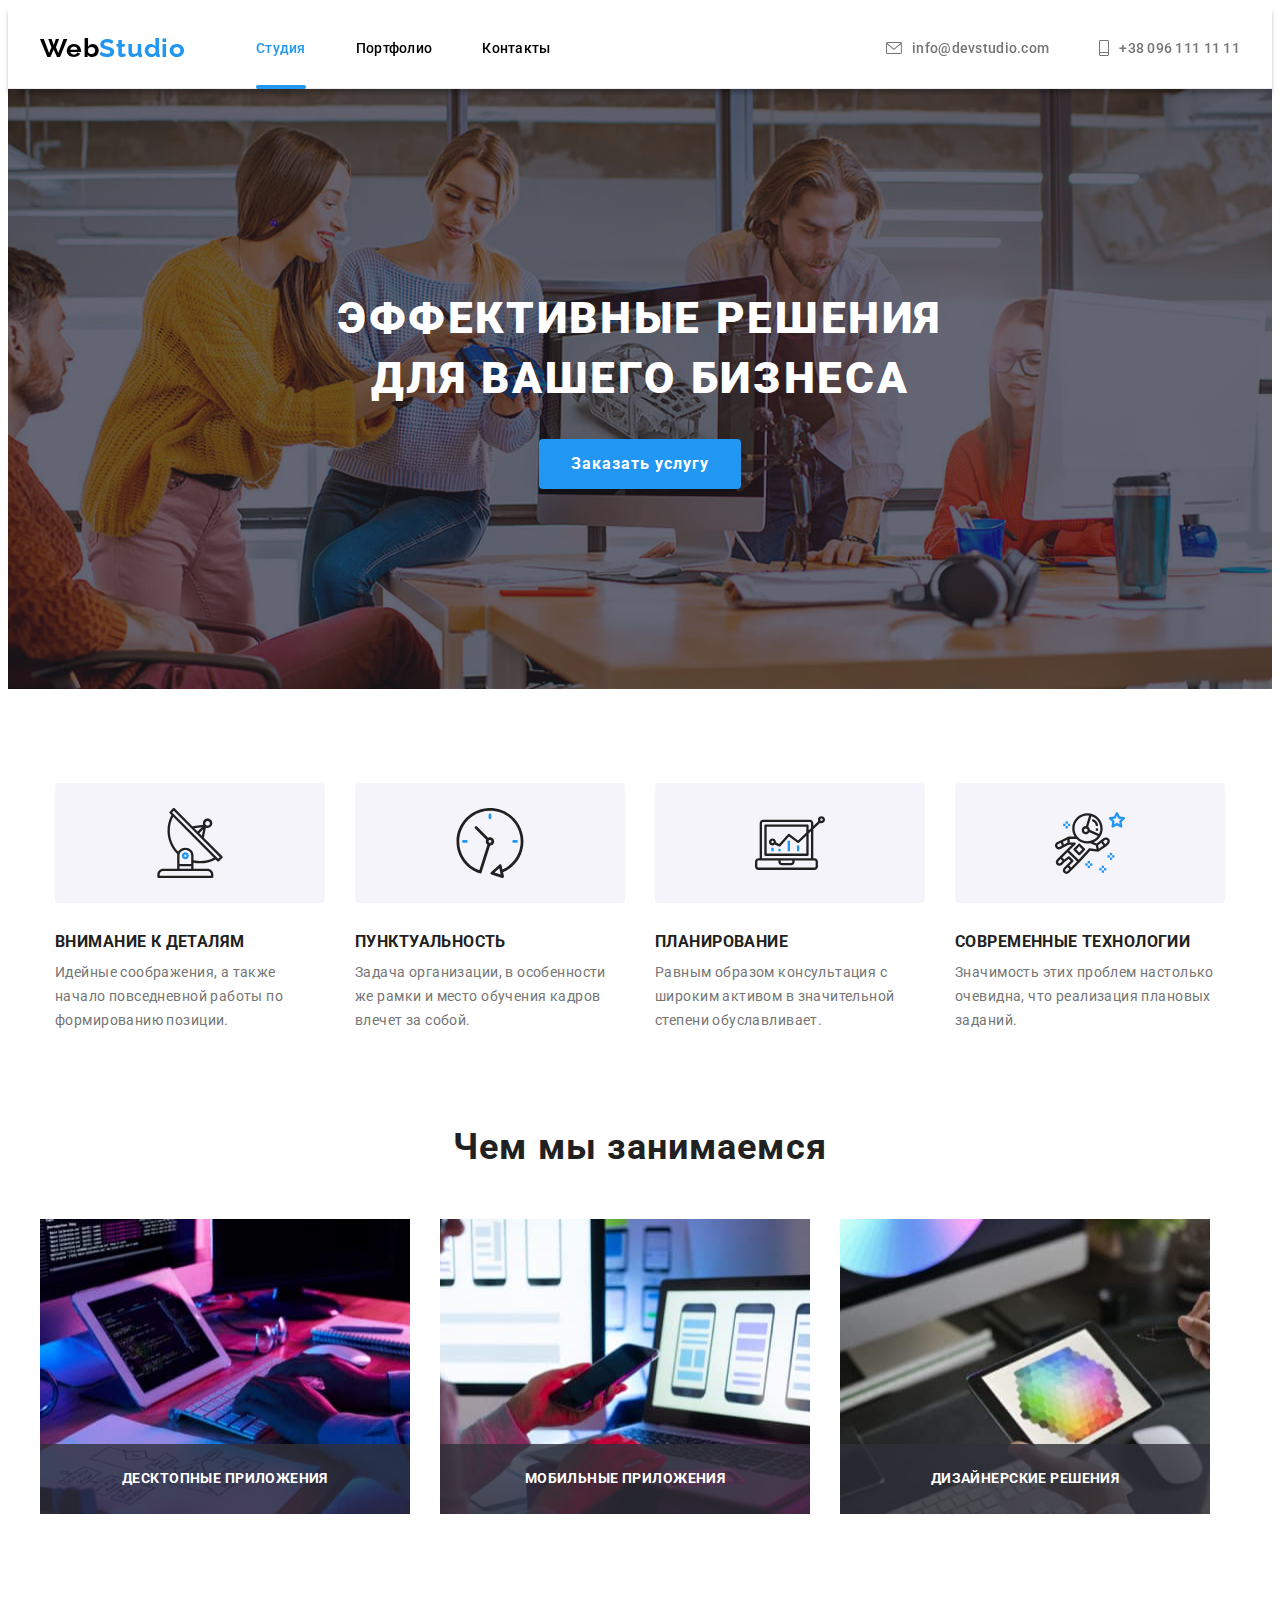
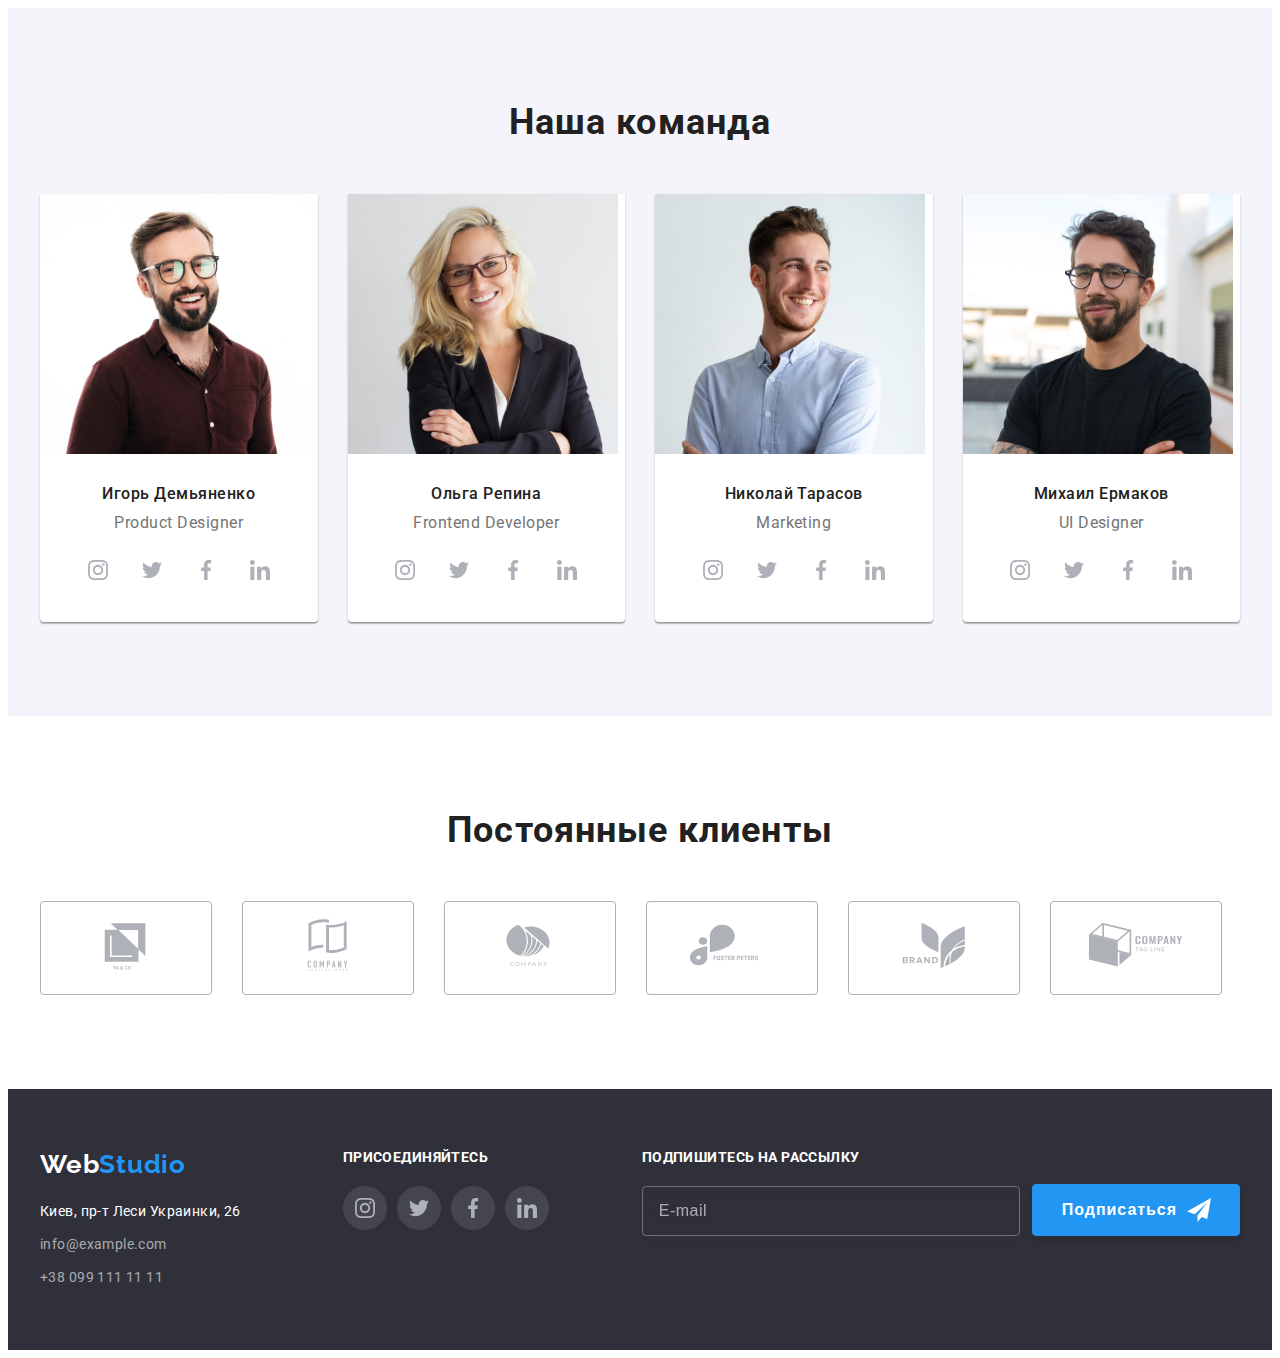
==== commit 2a8aab89: "внёс правки" ====
--- a/index.html
+++ b/index.html
@@ -117,7 +117,7 @@
         <!--pictures-->
         <section class="pictures">
             <div class="contanier">
-                <h2 class="section-title section-title-indent-h">Чем мы занимаемся</h2>
+                <h2 class="pictures-title pictures-title-indent-h">Чем мы занимаемся</h2>
                 <ul class="pictures-list list">
                     <li class="pictures-list-item">
                         <img class="pictures-list-item-img" src="./images/about/about-img-1.jpg"
@@ -307,7 +307,7 @@
         <!-- clients -->
         <section class="clients">
         <div class="contanier">
-            <h2 class="section-title section-title-indent-h">Постоянные клиенты</h2>
+            <h2 class="clients-title clients-title-indent-h">Постоянные клиенты</h2>
             <ul class="flex list">
                     <li class="clients-logo">
                         <a class="clients-icon" href="#">
--- a/css/styles.css
+++ b/css/styles.css
@@ -577,7 +577,7 @@
   padding-top: 94px;
   padding-bottom: 94px;
 }
-.clients-regular {
+.clients {
   font-weight: 700;
   font-size: 36px;
   line-height: 1.16;
--- a/css/main.min.css
+++ b/css/main.min.css
@@ -1,2 +1,2 @@
-:root{--main-color-black: #212121;--logo-color: #000000;--text-color: #757575;--accent-color: #2196f3;--footer-background-color: #2f303a;--body-background-color: #ffffff;--background-color: #f5f4fa;--white-contacts-color: rgba(255, 255, 255, 0.6);--border-color: rgba(238, 238, 238, 1);--animation: 250ms cubic-bezier(0.4, 0, 0.2, 1);--button-background-color: #188ce8}.custom-checkbox{position:absolute !important;clip:rect(1px 1px 1px 1px);clip:rect(1px, 1px, 1px, 1px);padding:0 !important;border:0 !important;height:1px !important;width:1px !important;overflow:hidden}.hiden-title{position:absolute;width:1px;height:1px;margin:-1px;border:0;padding:0;white-space:nowrap;clip-path:inset(100%);clip:rect(0 0 0 0);overflow:hidden}html{scroll-behavior:smooth}h1,h2,h3,h4,h5,h6,p,ul,li{margin:0;padding:0}img{display:block}.list{list-style:none}.link{text-decoration:none}.flex{display:flex}body{font-family:'Roboto', sans-serif;font-weight:400;font-size:14px;line-height:1.14;letter-spacing:0.03em;color:var(--text-color)}.section{padding-top:94px;padding-bottom:94px}.contanier{max-width:1200px;padding:0 15px 0 15px;margin:0 auto}.modal-btn{font-family:inherit;font-weight:700;font-size:16px;line-height:1.87;letter-spacing:0.06em;color:var(--body-background-color);background:var(--accent-color);cursor:pointer;display:inline-block;padding:10px 32px;border:transparent;border-radius:4px;box-shadow:0px 4px 4px rgba(0,0,0,0.15);transition-property:background-color, box-shadow;transition-duration:250ms;transition-timing-function:cubic-bezier(0.4, 0, 0.2, 1)}.modal-btn:hover,.modal-btn:focus{color:var(--logo-color)}.social-list{justify-content:center;align-items:center}.social-list li{border-radius:50%}.social-list li li:not(:last-child){margin-right:10px}.social-list-item{display:flex;justify-content:center;align-items:center;border-radius:50%;width:44px;height:44px;fill:#afb1b8;background-color:transparent;transition-property:fill, background-color;transition-duration:250ms;transition-timing-function:cubic-bezier(0.4, 0, 0.2, 1)}.social-list-item:hover,.social-list-item:focus{background-color:var(--accent-color);fill:var(--body-background-color)}.section-title{font-weight:700;font-size:36px;line-height:1.16;text-align:center;letter-spacing:0.03em;color:var(--main-color-black)}.section-title-indent-h{margin-bottom:50px}.backdrop{position:fixed;top:0;left:0;width:100vw;height:100vh;z-index:100;background-color:rgba(0,0,0,0.2);transition-property:opacity, visibility;transition-duration:250ms;transition-timing-function:cubic-bezier(0.4, 0, 0.2, 1)}.is-hidden{opacity:0;visibility:hidden;pointer-events:none}.modal{position:absolute;transform:translate(-50%, -50%);top:50%;left:50%;width:528px;height:580px;background-color:var(--body-background-color);box-shadow:0px 1px 3px rgba(0,0,0,0.12),0px 1px 1px rgba(0,0,0,0.14),0px 2px 1px rgba(0,0,0,0.2);border-radius:4px}.modal-button{display:flex;align-items:center;justify-content:center;padding:0;width:30px;height:30px;position:absolute;top:8px;right:8px;cursor:pointer;background:var(--body-background-color);border:1px solid rgba(0,0,0,0.1);border-radius:50%}.modal-button:hover,.modal-button:focus{color:var(--accent-color)}.modal-icon-close{width:18px;height:18px;fill:currentColor}.modal-form{padding:40px;display:flex;flex-direction:column;font-size:14px;line-height:1.15;letter-spacing:0.01em;color:var(--main-color-black)}.modal-form-head{font-weight:700;font-size:20px;line-height:1.15;text-align:center;letter-spacing:0.03em;color:var(--main-color-black);margin-bottom:12px}.modal-form-field{font-size:12px;line-height:1.15;letter-spacing:0.01em;color:var(--text-color);margin-bottom:4px}.modal-form-input-wrapper{position:relative;margin-bottom:10px}.modal-input-form{padding-top:12px;padding-right:12px;padding-left:42px;padding-bottom:12px;width:100%;border:1px solid rgba(33,33,33,0.2);box-sizing:border-box;border-radius:4px;outline:none;color:var(--main-color-black);transition-property:border-color;transition-duration:250ms;transition-timing-function:cubic-bezier(0.4, 0, 0.2, 1)}.modal-input-form:last-child{margin-bottom:20px}.modal-input-form::placeholder{font-size:14px;line-height:1.15;letter-spacing:0.01em;color:rgba(117,117,117,0.5)}.modal-input-form:focus{border-color:var(--accent-color)}.modal-icon-form{position:absolute;width:18px;height:18px;top:50%;left:15px;transform:translatey(-50%);fill:currentColor;transition-property:fill;transition-duration:250ms;transition-timing-function:cubic-bezier(0.4, 0, 0.2, 1)}.modal-input-form:focus+.modal-icon-form{fill:var(--accent-color)}.modal-input-textarea{padding:12px 16px;margin-bottom:20px;width:100%;height:96px;font-size:12px;line-height:1.15;letter-spacing:0.01em;border:1px solid rgba(33,33,33,0.2);box-sizing:border-box;border-radius:4px;outline:none;color:var(--main-color-black);resize:none;transition-property:border-color;transition-duration:250ms;transition-timing-function:cubic-bezier(0.4, 0, 0.2, 1)}.modal-input-textarea::placeholder{font-size:12px;line-height:1.15;letter-spacing:0.01em;color:rgba(117,117,117,0.5)}.modal-input-textarea:focus{border-color:var(--accent-color)}.private-policy{display:flex;flex-direction:row;margin-left:12px;margin-bottom:30px}.custom-checkbox+label{display:inline-flex;align-items:center;user-select:none}.custom-checkbox+label::before{content:'';display:inline-block;margin-right:8px;width:16px;height:15px;flex-shrink:0;flex-grow:0;border:2px solid var(--main-color-black);border-radius:2px;background-repeat:no-repeat;background-position:center center;background-size:50% 50%;cursor:pointer;transition-property:border-color, background-image, background-color;transition-duration:250ms;transition-timing-function:cubic-bezier(0.4, 0, 0.2, 1)}.custom-checkbox:focus:not(:checked)+label::before{border-color:var(--accent-color)}.custom-checkbox:checked+label::before{border-color:#0b76ef;background-color:#0b76ef;background-image:url("../images/vector.svg");background-size:contain}.custom-checkbox:disabled+label::before{background-color:#e9ecef}.modal-text{color:var(--text-color)}.modal-text-link{text-decoration-line:underline;color:var(--text-color-accent)}.modal-send-button{padding:10px 56px;align-self:center;font-family:inherit;font-weight:700;font-size:16px;line-height:1.87;letter-spacing:0.06em;cursor:pointer;color:var(--body-background-color);background-color:var(--accent-color);box-shadow:0px 4px 4px rgba(0,0,0,0.15);border-color:transparent;border-radius:4px;transition-property:background-color;transition-duration:250ms;transition-timing-function:cubic-bezier(0.4, 0, 0.2, 1)}.modal-send-button:hover,.modal-send-button:focus{background-color:var(--button-background-color)}.header{position:sticky;top:0;z-index:1;width:100%;border-bottom:1px solid #ececec;background-color:var(--body-background-color)}.header-shadow{box-shadow:0px 4px 4px rgba(0,0,0,0.25)}.logo-link{font-family:'Raleway', sans-serif;font-weight:700;font-size:26px;line-height:1.19;letter-spacing:0.03em;color:var(--accent-color);margin-right:70px;display:inline-block;animation-duration:2000ms;animation-iteration-count:2}.logo-web{font-family:'Raleway', sans-serif;font-weight:700;font-size:26px;line-height:1.19;letter-spacing:0.03em;color:var(--logo-color)}.navigation{display:flex;align-items:center;cursor:pointer}.menu-item:not(:last-child){margin-right:50px}.menu{display:flex;align-items:center}.current{position:relative;color:var(--accent-color)}.current::after{content:'';position:absolute;width:100%;height:4px;bottom:-1px;left:0px;border-radius:2px;background-color:var(--accent-color)}.menu-link{padding-top:32px;padding-bottom:32px;display:block;font-family:inherit;font-weight:500;font-size:14px;line-height:1.15;letter-spacing:0.02em;color:var(--logo-color);transition-property:color;transition-duration:250ms;transition-timing-function:cubic-bezier(0.4, 0, 0.2, 1)}.menu-link:hover,.menu-link:focus,.menu-link.current{color:var(--accent-color)}.header-contact{margin-left:auto;align-items:center}.header-contact-item+.header-contact-item{margin-left:50px}.header-contact-link{align-items:center;padding-top:32px;padding-bottom:32px;font-family:inherit;font-weight:500;font-size:14px;line-height:1.15;letter-spacing:0.02em;color:var(--text-color);transition-property:color;transition-duration:250ms;transition-timing-function:cubic-bezier(0.4, 0, 0.2, 1)}.header-contact-link:hover,.header-contact-link:focus{color:var(--accent-color)}.mail{display:inline-block;margin-right:10px;fill:currentColor}.phone{display:inline-block;margin-right:10px;fill:currentColor}.hero{max-width:1600px;background-image:linear-gradient(0deg, rgba(47,48,58,0.4), rgba(47,48,58,0.4)),url(../images/banner/bg.jpg);background-position:center;background-repeat:no-repeat;background-color:#c4c4c4;padding-top:200px;padding-bottom:200px;margin:0 auto;text-align:center}.hero-title{font-weight:900;font-size:44px;line-height:1.36;text-align:center;letter-spacing:0.06em;text-transform:uppercase;color:var(--body-background-color);width:696px;margin-left:auto;margin-right:auto;margin-bottom:30px}.portfolio{padding-top:94px;padding-bottom:94px}.project-item-img-wrapper{position:relative;overflow:hidden}.project-animation{position:absolute;top:0;left:0;overflow:auto;transition-property:transform;transform:translateY(100%);transition:var(--animation);padding:63px 24px;width:100%;height:100%;background-color:rgba(33,150,243,0.9);font-size:18px;line-height:1.56;letter-spacing:0.03em;color:var(--body-background-color)}.project-foto:hover .project-animation,.project-foto:focus .project-animation{transform:translateY(0%)}.project{flex-wrap:wrap;align-items:flex-start;margin-top:-30px;margin-left:-30px}.project-item{display:block;width:calc((100% - 90px) / 3);margin-top:30px;margin-left:30px;transition-property:box-shadow;transition-duration:250ms;transition-timing-function:cubic-bezier(0.4, 0, 0.2, 1)}.project-item:hover,.project-item:focus{box-shadow:0px 1px 1px rgba(0,0,0,0.12),0px 4px 4px rgba(0,0,0,0.06),1px 4px 6px rgba(0,0,0,0.16)}.project-heading-content{padding-top:20px;padding-bottom:20px;padding-left:24px;padding-right:24px;border-right:1px solid #eeeeee;border-bottom:1px solid #eeeeee;border-left:1px solid #eeeeee}.project-heading{font-family:inherit;font-weight:700;font-size:18px;line-height:2;letter-spacing:0.06em;color:var(--main-color-black);margin-bottom:4px}.project-description{font-family:inherit;font-size:16px;line-height:1.87;letter-spacing:0.03em;color:var(--text-color)}.filter-options{justify-content:center;flex-wrap:wrap;margin-top:-8px;margin-left:-8px;margin-bottom:50px}.filter-item-options{margin-top:8px;margin-left:8px;color:var(--logo-color)}.filter-item{font-family:inherit;font-weight:500;font-size:16px;line-height:1.62;text-align:center;letter-spacing:0.03em;color:var(--logo-color);color:var(--main-color-black);background-color:var(--background-color);display:inline-block;border:transparent;border-radius:4px;padding-top:4px;padding-bottom:4px;padding-left:22px;padding-right:22px;cursor:pointer;transition-property:color, background-color, box-shadow;transition-duration:250ms;transition-timing-function:cubic-bezier(0.4, 0, 0.2, 1)}.filter-item:hover,.filter-item:focus{background:var(--accent-color);color:var(--background-color);box-shadow:0px 3px 1px rgba(0,0,0,0.1),0px 1px 2px rgba(0,0,0,0.08),0px 2px 2px rgba(0,0,0,0.12)}.skills{padding-top:94px;padding-bottom:94px;padding-bottom:0}.skills-list{display:flex}.skills-list-item{width:270px}.skills-list-item:not(:last-child){margin-right:30px}.skills-list-item-bg{display:flex;height:120px;align-items:center;justify-content:center;border-radius:4px;background-color:var(--background-color);margin-bottom:30px}.skills-list-title{font-family:inherit;font-weight:700;text-transform:uppercase;color:var(--main-color-black)}.skills-list-text{margin-top:10px;font-family:inherit;line-height:1.71;margin-top:10px;color:var(--text-color)}.pictures{padding-top:94px;padding-bottom:94px;text-align:center}.pictures-list{flex-basis:calc((100% - 90px) / 3);display:flex;flex-wrap:wrap;margin-left:-30px;margin-top:-30px}.pictures-list-item{margin-left:30px;margin-top:30px;position:relative}.pictures-description{color:var(--text-color);margin-top:10px;line-height:1.71}.pictures-description{position:absolute;left:0;bottom:0;display:flex;justify-content:center;align-items:center;height:70px;width:100%;background-color:rgba(47,48,58,0.8)}.pictures-description>p{font-weight:700;text-align:center;letter-spacing:0.03em;text-transform:uppercase;color:var(--body-background-color)}.clients{padding-top:94px;padding-bottom:94px}.clients-logo{display:block}.clients-logo:not(:last-child){margin-right:30px}.clients-logo{display:flex;justify-content:center;align-items:center;width:170px;height:92px;border:1px solid #afb1b8;border-radius:4px;fill:#afb1b8;transition-property:fill, border-color;transition-duration:250ms;transition-timing-function:cubic-bezier(0.4, 0, 0.2, 1)}.clients-logo:focus,.clients-logo:hover{border-color:var(--accent-color);fill:var(--accent-color)}.footer{padding-top:60px;padding-bottom:60px;background-color:var(--footer-background-color);align-items:baseline}.footer-logo-link{font-family:'Raleway', sans-serif;font-weight:700;font-size:26px;line-height:1.19;letter-spacing:0.03em;color:var(--accent-color)}.footer-logo-web{font-family:'Raleway', sans-serif;font-weight:700;font-size:26px;line-height:1.19;letter-spacing:0.03em;color:var(--body-background-color)}.footer-adress{max-width:240px;margin-top:20px}.footer-adress:hover,.footer-adress:focus{color:var(--accent-color)}.footer-adress-map{font-family:inherit;font-style:normal;font-size:14px;line-height:1.71;letter-spacing:0.03em;color:var(--body-background-color);transition-property:color;transition-duration:250ms;transition-timing-function:cubic-bezier(0.4, 0, 0.2, 1)}.footer-adress-map:hover,.footer-adress-map:focus{color:var(--accent-color)}.footer-adress-item{display:inline-block;margin-bottom:9px}.footer-adress-item:last-child{margin-bottom:0}.footer-address-contact{font-family:inherit;font-style:normal;font-weight:normal;font-size:14px;line-height:1.71;letter-spacing:0.03em;color:var(--white-contacts-color);transition-property:color;transition-duration:250ms;transition-timing-function:cubic-bezier(0.4, 0, 0.2, 1)}.footer-address-contact:hover,.footer-address-contact:focus{color:var(--accent-color)}.footer-social{margin-left:73px;fill:var(--body-background-color)}.footer-social h3{font-weight:700;font-size:14px;line-height:1.15;letter-spacing:0.03em;text-transform:uppercase;color:var(--body-background-color);margin-bottom:20px}.footer-social .footer-social-item{background-color:rgba(255,255,255,0.1)}.footer-subscribe-form{display:flex;margin-left:93px}.footer-subscribe-text{font-weight:700;font-size:14px;line-height:1.15;letter-spacing:0.03em;text-transform:uppercase;color:var(--body-background-color);display:block}.footer-subscribe-email{width:358px;margin-top:20px;padding-left:16px;padding-top:15px;padding-bottom:15px;background-color:transparent;border:1px solid rgba(255,255,255,0.3);filter:drop-shadow(0px 4px 4px rgba(0,0,0,0.15));border-radius:4px;font-size:16px;line-height:1.15;letter-spacing:0.03em;color:var(--body-background-color)}.footer-subscribe-email::placeholder{font-size:16px;line-height:1.15;letter-spacing:0.03em;color:var(--white-contacts-color)}.subscribe-button{display:flex;justify-content:center;align-items:center;align-self:flex-end;padding-top:10px;padding-bottom:10px;padding-left:29px;padding-right:28px;margin-left:12px;background-color:var(--accent-color);box-shadow:0px 4px 4px rgba(0,0,0,0.15);border:1px solid var(--accent-color);border-radius:4px;font-weight:700;font-size:16px;line-height:1.87;letter-spacing:0.06em;color:var(--body-background-color);cursor:pointer;transition-property:background-color;transition-duration:250ms;transition-timing-function:cubic-bezier(0.4, 0, 0.2, 1)}.subscribe-button:hover,.subscribe-button:focus{background-color:var(--button-background-color)}.subscribe-icon{margin-left:10px;width:24px;height:24px}.team-list{flex-wrap:wrap;align-items:flex-start;margin-left:-30px;margin-top:-30px}.team-list-item{width:calc((100% - 120px) / 4);margin-left:30px;margin-top:30px;background:var(--body-background-color);box-shadow:0px 1px 3px rgba(0,0,0,0.12),0px 1px 1px rgba(0,0,0,0.14),0px 2px 1px rgba(0,0,0,0.2);border-radius:0px 0px 4px 4px}.team-title{font-family:inherit;font-weight:700;font-size:36px;line-height:1.16;letter-spacing:0.03em;color:var(--main-color-black)}.team-list-item-name{font-family:inherit;font-weight:500;font-size:16px;line-height:1.19;letter-spacing:0.03em;color:var(--main-color-black);margin-bottom:10px}.team-list-content{padding:30px}.team-list-item-position{font-family:inherit;font-weight:400;font-size:16px;line-height:1.19;letter-spacing:0.03em;color:var(--text-color);display:block;margin-bottom:16px}.social-list{justify-content:center;align-items:center}.social-list li{border-radius:50%}.social-list li:not(:last-child){margin-right:10px}.link-social{display:flex;justify-content:center;align-items:center;border-radius:50%;width:44px;height:44px;fill:#afb1b8;background-color:transparent;transition-property:fill, background-color;transition-duration:250ms;transition-timing-function:cubic-bezier(0.4, 0, 0.2, 1)}.link-social:hover,.link-social:focus{background-color:var(--accent-color);fill:var(--body-background-color)}
+:root{--main-color-black: #212121;--logo-color: #000000;--text-color: #757575;--accent-color: #2196f3;--footer-background-color: #2f303a;--body-background-color: #ffffff;--background-color: #f5f4fa;--white-contacts-color: rgba(255, 255, 255, 0.6);--border-color: rgba(238, 238, 238, 1);--animation: 250ms cubic-bezier(0.4, 0, 0.2, 1);--button-background-color: #188ce8}.custom-checkbox{position:absolute !important;clip:rect(1px 1px 1px 1px);clip:rect(1px, 1px, 1px, 1px);padding:0 !important;border:0 !important;height:1px !important;width:1px !important;overflow:hidden}.hiden-title{position:absolute;width:1px;height:1px;margin:-1px;border:0;padding:0;white-space:nowrap;clip-path:inset(100%);clip:rect(0 0 0 0);overflow:hidden}html{scroll-behavior:smooth}h1,h2,h3,h4,h5,h6,p,ul,li{margin:0;padding:0}img{display:block}.list{list-style:none}.link{text-decoration:none}.flex{display:flex}body{font-family:'Roboto', sans-serif;font-weight:400;font-size:14px;line-height:1.14;letter-spacing:0.03em;color:var(--text-color)}.section{padding-top:94px;padding-bottom:94px}.contanier{max-width:1200px;padding:0 15px 0 15px;margin:0 auto}.modal-btn{font-family:inherit;font-weight:700;font-size:16px;line-height:1.87;letter-spacing:0.06em;color:var(--body-background-color);background:var(--accent-color);cursor:pointer;display:inline-block;padding:10px 32px;border:transparent;border-radius:4px;box-shadow:0px 4px 4px rgba(0,0,0,0.15);transition-property:background-color, box-shadow;transition-duration:250ms;transition-timing-function:cubic-bezier(0.4, 0, 0.2, 1)}.modal-btn:hover,.modal-btn:focus{color:var(--logo-color)}.social-list{justify-content:center;align-items:center}.social-list li{border-radius:50%}.social-list li li:not(:last-child){margin-right:10px}.social-list-item{display:flex;justify-content:center;align-items:center;border-radius:50%;width:44px;height:44px;fill:#afb1b8;background-color:transparent;transition-property:fill, background-color;transition-duration:250ms;transition-timing-function:cubic-bezier(0.4, 0, 0.2, 1)}.social-list-item:hover,.social-list-item:focus{background-color:var(--accent-color);fill:var(--body-background-color)}.backdrop{position:fixed;top:0;left:0;width:100vw;height:100vh;z-index:100;background-color:rgba(0,0,0,0.2);transition-property:opacity, visibility;transition-duration:250ms;transition-timing-function:cubic-bezier(0.4, 0, 0.2, 1)}.is-hidden{opacity:0;visibility:hidden;pointer-events:none}.modal{position:absolute;transform:translate(-50%, -50%);top:50%;left:50%;width:528px;height:580px;background-color:var(--body-background-color);box-shadow:0px 1px 3px rgba(0,0,0,0.12),0px 1px 1px rgba(0,0,0,0.14),0px 2px 1px rgba(0,0,0,0.2);border-radius:4px}.modal-button{display:flex;align-items:center;justify-content:center;padding:0;width:30px;height:30px;position:absolute;top:8px;right:8px;cursor:pointer;background:var(--body-background-color);border:1px solid rgba(0,0,0,0.1);border-radius:50%}.modal-button:hover,.modal-button:focus{color:var(--accent-color)}.modal-icon-close{width:18px;height:18px;fill:currentColor}.modal-form{padding:40px;display:flex;flex-direction:column;font-size:14px;line-height:1.15;letter-spacing:0.01em;color:var(--main-color-black)}.modal-form-head{font-weight:700;font-size:20px;line-height:1.15;text-align:center;letter-spacing:0.03em;color:var(--main-color-black);margin-bottom:12px}.modal-form-field{font-size:12px;line-height:1.15;letter-spacing:0.01em;color:var(--text-color);margin-bottom:4px}.modal-form-input-wrapper{position:relative;margin-bottom:10px}.modal-input-form{padding-top:12px;padding-right:12px;padding-left:42px;padding-bottom:12px;width:100%;border:1px solid rgba(33,33,33,0.2);box-sizing:border-box;border-radius:4px;outline:none;color:var(--main-color-black);transition-property:border-color;transition-duration:250ms;transition-timing-function:cubic-bezier(0.4, 0, 0.2, 1)}.modal-input-form:last-child{margin-bottom:20px}.modal-input-form::placeholder{font-size:14px;line-height:1.15;letter-spacing:0.01em;color:rgba(117,117,117,0.5)}.modal-input-form:focus{border-color:var(--accent-color)}.modal-icon-form{position:absolute;width:18px;height:18px;top:50%;left:15px;transform:translatey(-50%);fill:currentColor;transition-property:fill;transition-duration:250ms;transition-timing-function:cubic-bezier(0.4, 0, 0.2, 1)}.modal-input-form:focus+.modal-icon-form{fill:var(--accent-color)}.modal-input-textarea{padding:12px 16px;margin-bottom:20px;width:100%;height:96px;font-size:12px;line-height:1.15;letter-spacing:0.01em;border:1px solid rgba(33,33,33,0.2);box-sizing:border-box;border-radius:4px;outline:none;color:var(--main-color-black);resize:none;transition-property:border-color;transition-duration:250ms;transition-timing-function:cubic-bezier(0.4, 0, 0.2, 1)}.modal-input-textarea::placeholder{font-size:12px;line-height:1.15;letter-spacing:0.01em;color:rgba(117,117,117,0.5)}.modal-input-textarea:focus{border-color:var(--accent-color)}.private-policy{display:flex;flex-direction:row;margin-left:12px;margin-bottom:30px}.custom-checkbox+label{display:inline-flex;align-items:center;user-select:none}.custom-checkbox+label::before{content:'';display:inline-block;margin-right:8px;width:16px;height:15px;flex-shrink:0;flex-grow:0;border:2px solid var(--main-color-black);border-radius:2px;background-repeat:no-repeat;background-position:center center;background-size:50% 50%;cursor:pointer;transition-property:border-color, background-image, background-color;transition-duration:250ms;transition-timing-function:cubic-bezier(0.4, 0, 0.2, 1)}.custom-checkbox:focus:not(:checked)+label::before{border-color:var(--accent-color)}.custom-checkbox:checked+label::before{border-color:#0b76ef;background-color:#0b76ef;background-image:url("../images/vector.svg");background-size:contain}.custom-checkbox:disabled+label::before{background-color:#e9ecef}.modal-text{color:var(--text-color)}.modal-text-link{text-decoration-line:underline;color:var(--text-color-accent)}.modal-send-button{padding:10px 56px;align-self:center;font-family:inherit;font-weight:700;font-size:16px;line-height:1.87;letter-spacing:0.06em;cursor:pointer;color:var(--body-background-color);background-color:var(--accent-color);box-shadow:0px 4px 4px rgba(0,0,0,0.15);border-color:transparent;border-radius:4px;transition-property:background-color;transition-duration:250ms;transition-timing-function:cubic-bezier(0.4, 0, 0.2, 1)}.modal-send-button:hover,.modal-send-button:focus{background-color:var(--button-background-color)}.header{position:sticky;top:0;z-index:1;width:100%;border-bottom:1px solid #ececec;background-color:var(--body-background-color)}.header-shadow{box-shadow:0px 4px 4px rgba(0,0,0,0.25)}.logo-link{font-family:'Raleway', sans-serif;font-weight:700;font-size:26px;line-height:1.19;letter-spacing:0.03em;color:var(--accent-color);margin-right:70px;display:inline-block;animation-duration:2000ms;animation-iteration-count:2}.logo-web{font-family:'Raleway', sans-serif;font-weight:700;font-size:26px;line-height:1.19;letter-spacing:0.03em;color:var(--logo-color)}.navigation{display:flex;align-items:center;cursor:pointer}.menu-item:not(:last-child){margin-right:50px}.menu{display:flex;align-items:center}.current{position:relative;color:var(--accent-color)}.current::after{content:'';position:absolute;width:100%;height:4px;bottom:-1px;left:0px;border-radius:2px;background-color:var(--accent-color)}.menu-link{padding-top:32px;padding-bottom:32px;display:block;font-family:inherit;font-weight:500;font-size:14px;line-height:1.15;letter-spacing:0.02em;color:var(--logo-color);transition-property:color;transition-duration:250ms;transition-timing-function:cubic-bezier(0.4, 0, 0.2, 1)}.menu-link:hover,.menu-link:focus,.menu-link.current{color:var(--accent-color)}.header-contact{margin-left:auto;align-items:center}.header-contact-item+.header-contact-item{margin-left:50px}.header-contact-link{align-items:center;padding-top:32px;padding-bottom:32px;font-family:inherit;font-weight:500;font-size:14px;line-height:1.15;letter-spacing:0.02em;color:var(--text-color);transition-property:color;transition-duration:250ms;transition-timing-function:cubic-bezier(0.4, 0, 0.2, 1)}.header-contact-link:hover,.header-contact-link:focus{color:var(--accent-color)}.mail{display:inline-block;margin-right:10px;fill:currentColor}.phone{display:inline-block;margin-right:10px;fill:currentColor}.hero{max-width:1600px;background-image:linear-gradient(0deg, rgba(47,48,58,0.4), rgba(47,48,58,0.4)),url(../images/banner/bg.jpg);background-position:center;background-repeat:no-repeat;background-color:#c4c4c4;padding-top:200px;padding-bottom:200px;margin:0 auto;text-align:center}.hero-title{font-weight:900;font-size:44px;line-height:1.36;text-align:center;letter-spacing:0.06em;text-transform:uppercase;color:var(--body-background-color);width:696px;margin-left:auto;margin-right:auto;margin-bottom:30px}.portfolio{padding-top:94px;padding-bottom:94px}.project-item-img-wrapper{position:relative;overflow:hidden}.project-animation{position:absolute;top:0;left:0;overflow:auto;transition-property:transform;transform:translateY(100%);transition:var(--animation);padding:63px 24px;width:100%;height:100%;background-color:rgba(33,150,243,0.9);font-size:18px;line-height:1.56;letter-spacing:0.03em;color:var(--body-background-color)}.project-foto:hover .project-animation,.project-foto:focus .project-animation{transform:translateY(0%)}.project{flex-wrap:wrap;align-items:flex-start;margin-top:-30px;margin-left:-30px}.project-item{display:block;width:calc((100% - 90px) / 3);margin-top:30px;margin-left:30px;transition-property:box-shadow;transition-duration:250ms;transition-timing-function:cubic-bezier(0.4, 0, 0.2, 1)}.project-item:hover,.project-item:focus{box-shadow:0px 1px 1px rgba(0,0,0,0.12),0px 4px 4px rgba(0,0,0,0.06),1px 4px 6px rgba(0,0,0,0.16)}.project-heading-content{padding-top:20px;padding-bottom:20px;padding-left:24px;padding-right:24px;border-right:1px solid #eeeeee;border-bottom:1px solid #eeeeee;border-left:1px solid #eeeeee}.project-heading{font-family:inherit;font-weight:700;font-size:18px;line-height:2;letter-spacing:0.06em;color:var(--main-color-black);margin-bottom:4px}.project-description{font-family:inherit;font-size:16px;line-height:1.87;letter-spacing:0.03em;color:var(--text-color)}.filter-options{justify-content:center;flex-wrap:wrap;margin-top:-8px;margin-left:-8px;margin-bottom:50px}.filter-item-options{margin-top:8px;margin-left:8px;color:var(--logo-color)}.filter-item{font-family:inherit;font-weight:500;font-size:16px;line-height:1.62;text-align:center;letter-spacing:0.03em;color:var(--logo-color);color:var(--main-color-black);background-color:var(--background-color);display:inline-block;border:transparent;border-radius:4px;padding-top:4px;padding-bottom:4px;padding-left:22px;padding-right:22px;cursor:pointer;transition-property:color, background-color, box-shadow;transition-duration:250ms;transition-timing-function:cubic-bezier(0.4, 0, 0.2, 1)}.filter-item:hover,.filter-item:focus{background:var(--accent-color);color:var(--background-color);box-shadow:0px 3px 1px rgba(0,0,0,0.1),0px 1px 2px rgba(0,0,0,0.08),0px 2px 2px rgba(0,0,0,0.12)}.skills{padding-top:94px;padding-bottom:94px;padding-bottom:0}.skills-list{display:flex}.skills-list-item{width:270px}.skills-list-item:not(:last-child){margin-right:30px}.skills-list-item-bg{display:flex;height:120px;align-items:center;justify-content:center;border-radius:4px;background-color:var(--background-color);margin-bottom:30px}.skills-list-title{font-family:inherit;font-weight:700;text-transform:uppercase;color:var(--main-color-black)}.skills-list-text{margin-top:10px;font-family:inherit;line-height:1.71;margin-top:10px;color:var(--text-color)}.pictures{padding-top:94px;padding-bottom:94px;text-align:center}.pictures-title{font-weight:700;font-size:36px;line-height:1.16;text-align:center;letter-spacing:0.03em;color:var(--main-color-black)}.pictures-title-indent-h{margin-bottom:50px}.pictures-list{flex-basis:calc((100% - 90px) / 3);display:flex;flex-wrap:wrap;margin-left:-30px;margin-top:-30px}.pictures-list-item{margin-left:30px;margin-top:30px;position:relative}.pictures-description{color:var(--text-color);margin-top:10px;line-height:1.71}.pictures-description{position:absolute;left:0;bottom:0;display:flex;justify-content:center;align-items:center;height:70px;width:100%;background-color:rgba(47,48,58,0.8)}.pictures-description>p{font-weight:700;text-align:center;letter-spacing:0.03em;text-transform:uppercase;color:var(--body-background-color)}.clients{padding-top:94px;padding-bottom:94px}.clients-title{font-weight:700;font-size:36px;line-height:1.16;text-align:center;letter-spacing:0.03em;color:var(--main-color-black);margin-bottom:50px}.clients-logo{display:block}.clients-logo:not(:last-child){margin-right:30px}.clients-title-indent-h{margin-bottom:50px}.clients-logo{display:flex;justify-content:center;align-items:center;width:170px;height:92px;border:1px solid #afb1b8;border-radius:4px;fill:#afb1b8;transition-property:fill, border-color;transition-duration:250ms;transition-timing-function:cubic-bezier(0.4, 0, 0.2, 1)}.clients-logo:focus,.clients-logo:hover{border-color:var(--accent-color);fill:var(--accent-color)}.footer{padding-top:60px;padding-bottom:60px;background-color:var(--footer-background-color);align-items:baseline}.footer-logo-link{font-family:'Raleway', sans-serif;font-weight:700;font-size:26px;line-height:1.19;letter-spacing:0.03em;color:var(--accent-color)}.footer-logo-web{font-family:'Raleway', sans-serif;font-weight:700;font-size:26px;line-height:1.19;letter-spacing:0.03em;color:var(--body-background-color)}.footer-adress{max-width:240px;margin-top:20px}.footer-adress:hover,.footer-adress:focus{color:var(--accent-color)}.footer-adress-map{font-family:inherit;font-style:normal;font-size:14px;line-height:1.71;letter-spacing:0.03em;color:var(--body-background-color);transition-property:color;transition-duration:250ms;transition-timing-function:cubic-bezier(0.4, 0, 0.2, 1)}.footer-adress-map:hover,.footer-adress-map:focus{color:var(--accent-color)}.footer-adress-item{display:inline-block;margin-bottom:9px}.footer-adress-item:last-child{margin-bottom:0}.footer-address-contact{font-family:inherit;font-style:normal;font-weight:normal;font-size:14px;line-height:1.71;letter-spacing:0.03em;color:var(--white-contacts-color);transition-property:color;transition-duration:250ms;transition-timing-function:cubic-bezier(0.4, 0, 0.2, 1)}.footer-address-contact:hover,.footer-address-contact:focus{color:var(--accent-color)}.footer-social{margin-left:73px;fill:var(--body-background-color)}.footer-social h3{font-weight:700;font-size:14px;line-height:1.15;letter-spacing:0.03em;text-transform:uppercase;color:var(--body-background-color);margin-bottom:20px}.footer-social .footer-social-item{background-color:rgba(255,255,255,0.1)}.footer-subscribe-form{display:flex;margin-left:93px}.footer-subscribe-text{font-weight:700;font-size:14px;line-height:1.15;letter-spacing:0.03em;text-transform:uppercase;color:var(--body-background-color);display:block}.footer-subscribe-email{width:358px;margin-top:20px;padding-left:16px;padding-top:15px;padding-bottom:15px;background-color:transparent;border:1px solid rgba(255,255,255,0.3);filter:drop-shadow(0px 4px 4px rgba(0,0,0,0.15));border-radius:4px;font-size:16px;line-height:1.15;letter-spacing:0.03em;color:var(--body-background-color)}.footer-subscribe-email::placeholder{font-size:16px;line-height:1.15;letter-spacing:0.03em;color:var(--white-contacts-color)}.subscribe-button{display:flex;justify-content:center;align-items:center;align-self:flex-end;padding-top:10px;padding-bottom:10px;padding-left:29px;padding-right:28px;margin-left:12px;background-color:var(--accent-color);box-shadow:0px 4px 4px rgba(0,0,0,0.15);border:1px solid var(--accent-color);border-radius:4px;font-weight:700;font-size:16px;line-height:1.87;letter-spacing:0.06em;color:var(--body-background-color);cursor:pointer;transition-property:background-color;transition-duration:250ms;transition-timing-function:cubic-bezier(0.4, 0, 0.2, 1)}.subscribe-button:hover,.subscribe-button:focus{background-color:var(--button-background-color)}.subscribe-icon{margin-left:10px;width:24px;height:24px}.team{text-align:center;padding-top:94px;padding-bottom:94px;background-color:var(--background-color)}.team-list{flex-wrap:wrap;align-items:flex-start;margin-left:-30px;margin-top:-30px}.team-list-item{width:calc((100% - 120px) / 4);margin-left:30px;margin-top:30px;background:var(--body-background-color);box-shadow:0px 1px 3px rgba(0,0,0,0.12),0px 1px 1px rgba(0,0,0,0.14),0px 2px 1px rgba(0,0,0,0.2);border-radius:0px 0px 4px 4px}.team-title{font-family:inherit;font-weight:700;font-size:36px;line-height:1.16;letter-spacing:0.03em;color:var(--main-color-black)}.team-title{margin-bottom:50px}.team-list-item-name{font-family:inherit;font-weight:500;font-size:16px;line-height:1.19;letter-spacing:0.03em;color:var(--main-color-black);margin-bottom:10px}.team-list-content{padding:30px}.team-list-item-position{font-family:inherit;font-weight:400;font-size:16px;line-height:1.19;letter-spacing:0.03em;color:var(--text-color);display:block;margin-bottom:16px}.social-list{justify-content:center;align-items:center}.social-list li{border-radius:50%}.social-list li:not(:last-child){margin-right:10px}.link-social{display:flex;justify-content:center;align-items:center;border-radius:50%;width:44px;height:44px;fill:#afb1b8;background-color:transparent;transition-property:fill, background-color;transition-duration:250ms;transition-timing-function:cubic-bezier(0.4, 0, 0.2, 1)}.link-social:hover,.link-social:focus{background-color:var(--accent-color);fill:var(--body-background-color)}
 /*# sourceMappingURL=main.min.css.map */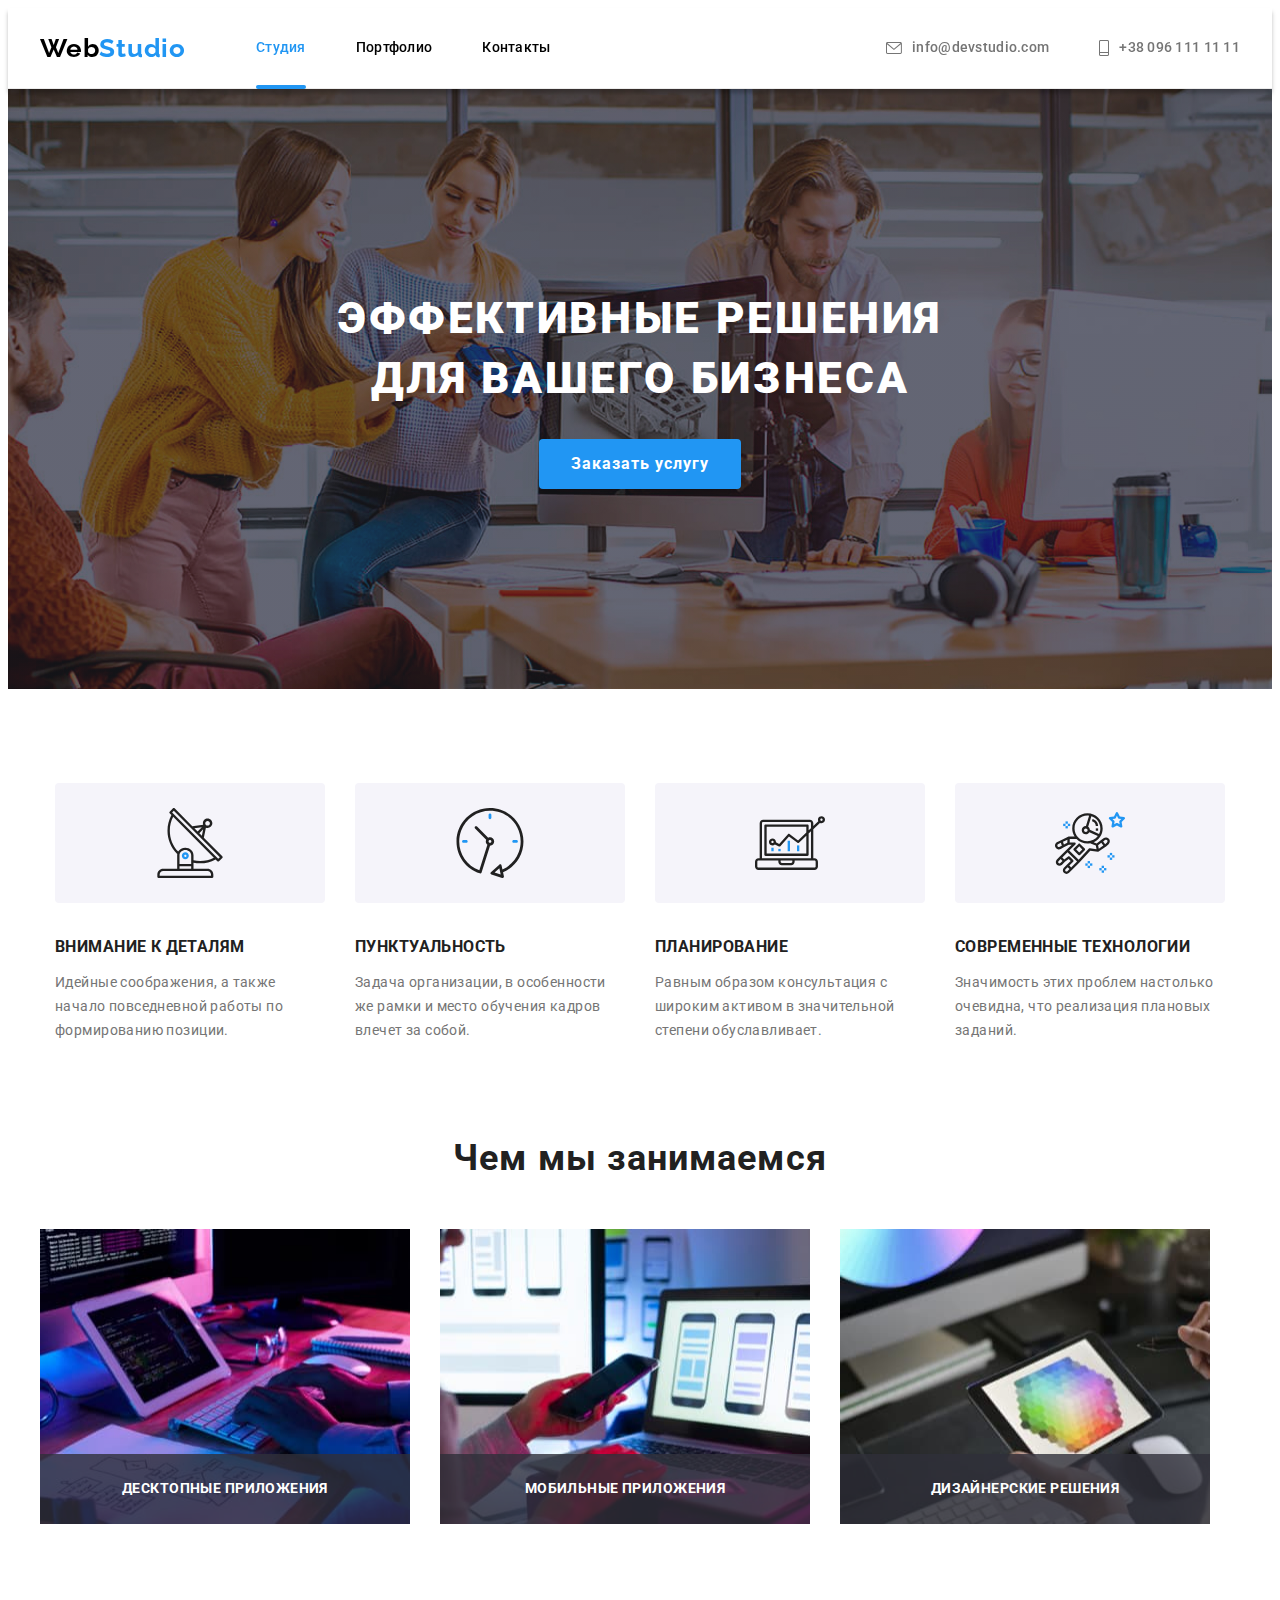
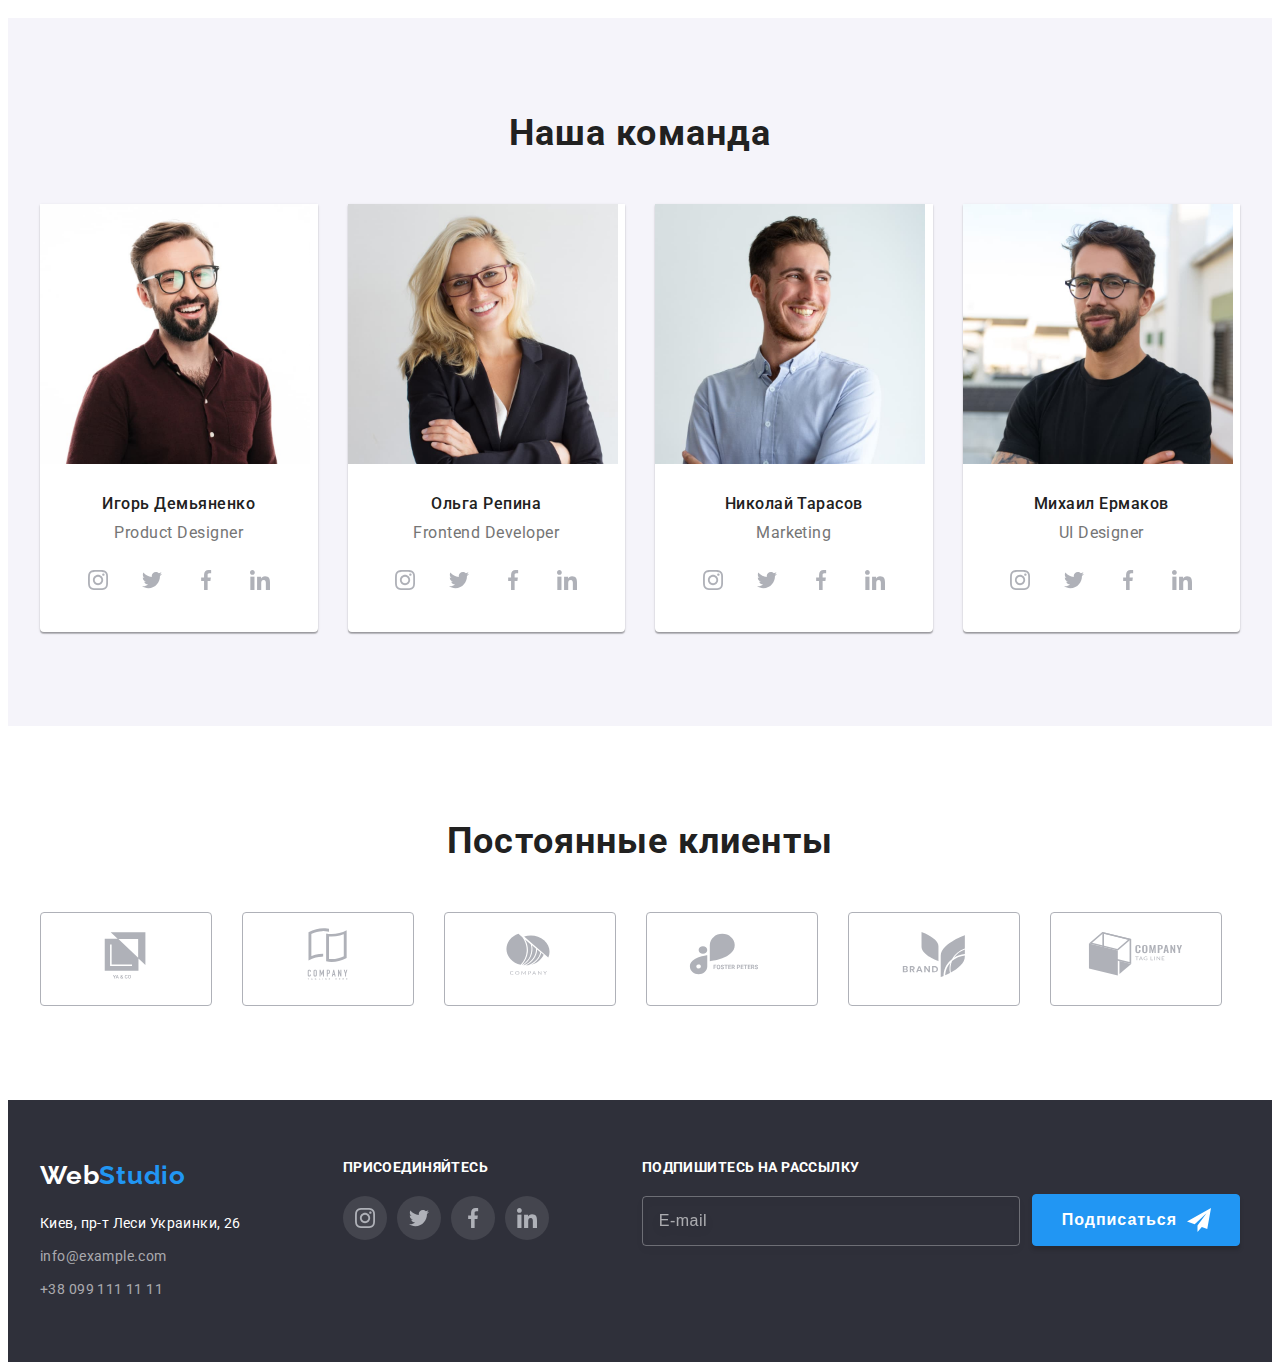
==== commit f8e10c36: "работа по БЕМ" ====
--- a/index.html
+++ b/index.html
@@ -20,8 +20,8 @@
     <!--header-->
     <header class="header header-shadow">
         <div class="contanier flex">
-            <nav class="navigation flex">
-                <a class="logo-link link animate__swing animate__animated" href="./index.html" lang="en"><span class="logo-web link">Web</span>Studio</a>
+            <nav class="header__nav flex">
+                <a class="logo link animate__swing animate__animated" href="./index.html" lang="en"><span class="logo-web link">Web</span>Studio</a>
                 <ul class="menu flex list">
                     <li class="menu-item">
                         <a class="menu-link link current" href="./index.html">Студия</a>
@@ -34,9 +34,9 @@
                     </li>
                 </ul>
             </nav>
-            <ul class="header-contact flex list">
+            <ul class="header__contact flex list">
                 <li class="header-contact-item">
-                    <a class="header-contact-link flex link" href="mailto:info@devstudio.com">
+                    <a class="header-contact__link flex link" href="mailto:info@devstudio.com">
                         <svg width="16" height="12" class="mail">
                             <use href="./images/sprite.svg#icon-mail">
                             </use>
@@ -44,7 +44,7 @@
                         info@devstudio.com</a>
                 </li>
                 <li class="header-contact-item">
-                    <a class="header-contact-link flex link" href="tel:+380961111111">
+                    <a class="header-contact__link flex link" href="tel:+380961111111">
                         <svg width="10" height="16" class="phone">
                             <use href="./images/sprite.svg#icon-tel">
                             </use>
@@ -362,7 +362,7 @@
             <div class="contanier flex">
                 <!-- adress footer container -->
                 <div>
-                    <a class="footer-logo-link link" href="#page_top" lang="en"><span
+                    <a class="footer-logo link" href="#page_top" lang="en"><span
                             class="footer-logo-web">Web</span>Studio</a>
                     <address class="footer-adress">
                         <ul id="page_bottom" class="address list">
--- a/css/main.min.css
+++ b/css/main.min.css
@@ -1,2 +1,2 @@
-:root{--main-color-black: #212121;--logo-color: #000000;--text-color: #757575;--accent-color: #2196f3;--footer-background-color: #2f303a;--body-background-color: #ffffff;--background-color: #f5f4fa;--white-contacts-color: rgba(255, 255, 255, 0.6);--border-color: rgba(238, 238, 238, 1);--animation: 250ms cubic-bezier(0.4, 0, 0.2, 1);--button-background-color: #188ce8}.custom-checkbox{position:absolute !important;clip:rect(1px 1px 1px 1px);clip:rect(1px, 1px, 1px, 1px);padding:0 !important;border:0 !important;height:1px !important;width:1px !important;overflow:hidden}.hiden-title{position:absolute;width:1px;height:1px;margin:-1px;border:0;padding:0;white-space:nowrap;clip-path:inset(100%);clip:rect(0 0 0 0);overflow:hidden}html{scroll-behavior:smooth}h1,h2,h3,h4,h5,h6,p,ul,li{margin:0;padding:0}img{display:block}.list{list-style:none}.link{text-decoration:none}.flex{display:flex}body{font-family:'Roboto', sans-serif;font-weight:400;font-size:14px;line-height:1.14;letter-spacing:0.03em;color:var(--text-color)}.section{padding-top:94px;padding-bottom:94px}.contanier{max-width:1200px;padding:0 15px 0 15px;margin:0 auto}.modal-btn{font-family:inherit;font-weight:700;font-size:16px;line-height:1.87;letter-spacing:0.06em;color:var(--body-background-color);background:var(--accent-color);cursor:pointer;display:inline-block;padding:10px 32px;border:transparent;border-radius:4px;box-shadow:0px 4px 4px rgba(0,0,0,0.15);transition-property:background-color, box-shadow;transition-duration:250ms;transition-timing-function:cubic-bezier(0.4, 0, 0.2, 1)}.modal-btn:hover,.modal-btn:focus{color:var(--logo-color)}.social-list{justify-content:center;align-items:center}.social-list li{border-radius:50%}.social-list li li:not(:last-child){margin-right:10px}.social-list-item{display:flex;justify-content:center;align-items:center;border-radius:50%;width:44px;height:44px;fill:#afb1b8;background-color:transparent;transition-property:fill, background-color;transition-duration:250ms;transition-timing-function:cubic-bezier(0.4, 0, 0.2, 1)}.social-list-item:hover,.social-list-item:focus{background-color:var(--accent-color);fill:var(--body-background-color)}.backdrop{position:fixed;top:0;left:0;width:100vw;height:100vh;z-index:100;background-color:rgba(0,0,0,0.2);transition-property:opacity, visibility;transition-duration:250ms;transition-timing-function:cubic-bezier(0.4, 0, 0.2, 1)}.is-hidden{opacity:0;visibility:hidden;pointer-events:none}.modal{position:absolute;transform:translate(-50%, -50%);top:50%;left:50%;width:528px;height:580px;background-color:var(--body-background-color);box-shadow:0px 1px 3px rgba(0,0,0,0.12),0px 1px 1px rgba(0,0,0,0.14),0px 2px 1px rgba(0,0,0,0.2);border-radius:4px}.modal-button{display:flex;align-items:center;justify-content:center;padding:0;width:30px;height:30px;position:absolute;top:8px;right:8px;cursor:pointer;background:var(--body-background-color);border:1px solid rgba(0,0,0,0.1);border-radius:50%}.modal-button:hover,.modal-button:focus{color:var(--accent-color)}.modal-icon-close{width:18px;height:18px;fill:currentColor}.modal-form{padding:40px;display:flex;flex-direction:column;font-size:14px;line-height:1.15;letter-spacing:0.01em;color:var(--main-color-black)}.modal-form-head{font-weight:700;font-size:20px;line-height:1.15;text-align:center;letter-spacing:0.03em;color:var(--main-color-black);margin-bottom:12px}.modal-form-field{font-size:12px;line-height:1.15;letter-spacing:0.01em;color:var(--text-color);margin-bottom:4px}.modal-form-input-wrapper{position:relative;margin-bottom:10px}.modal-input-form{padding-top:12px;padding-right:12px;padding-left:42px;padding-bottom:12px;width:100%;border:1px solid rgba(33,33,33,0.2);box-sizing:border-box;border-radius:4px;outline:none;color:var(--main-color-black);transition-property:border-color;transition-duration:250ms;transition-timing-function:cubic-bezier(0.4, 0, 0.2, 1)}.modal-input-form:last-child{margin-bottom:20px}.modal-input-form::placeholder{font-size:14px;line-height:1.15;letter-spacing:0.01em;color:rgba(117,117,117,0.5)}.modal-input-form:focus{border-color:var(--accent-color)}.modal-icon-form{position:absolute;width:18px;height:18px;top:50%;left:15px;transform:translatey(-50%);fill:currentColor;transition-property:fill;transition-duration:250ms;transition-timing-function:cubic-bezier(0.4, 0, 0.2, 1)}.modal-input-form:focus+.modal-icon-form{fill:var(--accent-color)}.modal-input-textarea{padding:12px 16px;margin-bottom:20px;width:100%;height:96px;font-size:12px;line-height:1.15;letter-spacing:0.01em;border:1px solid rgba(33,33,33,0.2);box-sizing:border-box;border-radius:4px;outline:none;color:var(--main-color-black);resize:none;transition-property:border-color;transition-duration:250ms;transition-timing-function:cubic-bezier(0.4, 0, 0.2, 1)}.modal-input-textarea::placeholder{font-size:12px;line-height:1.15;letter-spacing:0.01em;color:rgba(117,117,117,0.5)}.modal-input-textarea:focus{border-color:var(--accent-color)}.private-policy{display:flex;flex-direction:row;margin-left:12px;margin-bottom:30px}.custom-checkbox+label{display:inline-flex;align-items:center;user-select:none}.custom-checkbox+label::before{content:'';display:inline-block;margin-right:8px;width:16px;height:15px;flex-shrink:0;flex-grow:0;border:2px solid var(--main-color-black);border-radius:2px;background-repeat:no-repeat;background-position:center center;background-size:50% 50%;cursor:pointer;transition-property:border-color, background-image, background-color;transition-duration:250ms;transition-timing-function:cubic-bezier(0.4, 0, 0.2, 1)}.custom-checkbox:focus:not(:checked)+label::before{border-color:var(--accent-color)}.custom-checkbox:checked+label::before{border-color:#0b76ef;background-color:#0b76ef;background-image:url("../images/vector.svg");background-size:contain}.custom-checkbox:disabled+label::before{background-color:#e9ecef}.modal-text{color:var(--text-color)}.modal-text-link{text-decoration-line:underline;color:var(--text-color-accent)}.modal-send-button{padding:10px 56px;align-self:center;font-family:inherit;font-weight:700;font-size:16px;line-height:1.87;letter-spacing:0.06em;cursor:pointer;color:var(--body-background-color);background-color:var(--accent-color);box-shadow:0px 4px 4px rgba(0,0,0,0.15);border-color:transparent;border-radius:4px;transition-property:background-color;transition-duration:250ms;transition-timing-function:cubic-bezier(0.4, 0, 0.2, 1)}.modal-send-button:hover,.modal-send-button:focus{background-color:var(--button-background-color)}.header{position:sticky;top:0;z-index:1;width:100%;border-bottom:1px solid #ececec;background-color:var(--body-background-color)}.header-shadow{box-shadow:0px 4px 4px rgba(0,0,0,0.25)}.logo-link{font-family:'Raleway', sans-serif;font-weight:700;font-size:26px;line-height:1.19;letter-spacing:0.03em;color:var(--accent-color);margin-right:70px;display:inline-block;animation-duration:2000ms;animation-iteration-count:2}.logo-web{font-family:'Raleway', sans-serif;font-weight:700;font-size:26px;line-height:1.19;letter-spacing:0.03em;color:var(--logo-color)}.navigation{display:flex;align-items:center;cursor:pointer}.menu-item:not(:last-child){margin-right:50px}.menu{display:flex;align-items:center}.current{position:relative;color:var(--accent-color)}.current::after{content:'';position:absolute;width:100%;height:4px;bottom:-1px;left:0px;border-radius:2px;background-color:var(--accent-color)}.menu-link{padding-top:32px;padding-bottom:32px;display:block;font-family:inherit;font-weight:500;font-size:14px;line-height:1.15;letter-spacing:0.02em;color:var(--logo-color);transition-property:color;transition-duration:250ms;transition-timing-function:cubic-bezier(0.4, 0, 0.2, 1)}.menu-link:hover,.menu-link:focus,.menu-link.current{color:var(--accent-color)}.header-contact{margin-left:auto;align-items:center}.header-contact-item+.header-contact-item{margin-left:50px}.header-contact-link{align-items:center;padding-top:32px;padding-bottom:32px;font-family:inherit;font-weight:500;font-size:14px;line-height:1.15;letter-spacing:0.02em;color:var(--text-color);transition-property:color;transition-duration:250ms;transition-timing-function:cubic-bezier(0.4, 0, 0.2, 1)}.header-contact-link:hover,.header-contact-link:focus{color:var(--accent-color)}.mail{display:inline-block;margin-right:10px;fill:currentColor}.phone{display:inline-block;margin-right:10px;fill:currentColor}.hero{max-width:1600px;background-image:linear-gradient(0deg, rgba(47,48,58,0.4), rgba(47,48,58,0.4)),url(../images/banner/bg.jpg);background-position:center;background-repeat:no-repeat;background-color:#c4c4c4;padding-top:200px;padding-bottom:200px;margin:0 auto;text-align:center}.hero-title{font-weight:900;font-size:44px;line-height:1.36;text-align:center;letter-spacing:0.06em;text-transform:uppercase;color:var(--body-background-color);width:696px;margin-left:auto;margin-right:auto;margin-bottom:30px}.portfolio{padding-top:94px;padding-bottom:94px}.project-item-img-wrapper{position:relative;overflow:hidden}.project-animation{position:absolute;top:0;left:0;overflow:auto;transition-property:transform;transform:translateY(100%);transition:var(--animation);padding:63px 24px;width:100%;height:100%;background-color:rgba(33,150,243,0.9);font-size:18px;line-height:1.56;letter-spacing:0.03em;color:var(--body-background-color)}.project-foto:hover .project-animation,.project-foto:focus .project-animation{transform:translateY(0%)}.project{flex-wrap:wrap;align-items:flex-start;margin-top:-30px;margin-left:-30px}.project-item{display:block;width:calc((100% - 90px) / 3);margin-top:30px;margin-left:30px;transition-property:box-shadow;transition-duration:250ms;transition-timing-function:cubic-bezier(0.4, 0, 0.2, 1)}.project-item:hover,.project-item:focus{box-shadow:0px 1px 1px rgba(0,0,0,0.12),0px 4px 4px rgba(0,0,0,0.06),1px 4px 6px rgba(0,0,0,0.16)}.project-heading-content{padding-top:20px;padding-bottom:20px;padding-left:24px;padding-right:24px;border-right:1px solid #eeeeee;border-bottom:1px solid #eeeeee;border-left:1px solid #eeeeee}.project-heading{font-family:inherit;font-weight:700;font-size:18px;line-height:2;letter-spacing:0.06em;color:var(--main-color-black);margin-bottom:4px}.project-description{font-family:inherit;font-size:16px;line-height:1.87;letter-spacing:0.03em;color:var(--text-color)}.filter-options{justify-content:center;flex-wrap:wrap;margin-top:-8px;margin-left:-8px;margin-bottom:50px}.filter-item-options{margin-top:8px;margin-left:8px;color:var(--logo-color)}.filter-item{font-family:inherit;font-weight:500;font-size:16px;line-height:1.62;text-align:center;letter-spacing:0.03em;color:var(--logo-color);color:var(--main-color-black);background-color:var(--background-color);display:inline-block;border:transparent;border-radius:4px;padding-top:4px;padding-bottom:4px;padding-left:22px;padding-right:22px;cursor:pointer;transition-property:color, background-color, box-shadow;transition-duration:250ms;transition-timing-function:cubic-bezier(0.4, 0, 0.2, 1)}.filter-item:hover,.filter-item:focus{background:var(--accent-color);color:var(--background-color);box-shadow:0px 3px 1px rgba(0,0,0,0.1),0px 1px 2px rgba(0,0,0,0.08),0px 2px 2px rgba(0,0,0,0.12)}.skills{padding-top:94px;padding-bottom:94px;padding-bottom:0}.skills-list{display:flex}.skills-list-item{width:270px}.skills-list-item:not(:last-child){margin-right:30px}.skills-list-item-bg{display:flex;height:120px;align-items:center;justify-content:center;border-radius:4px;background-color:var(--background-color);margin-bottom:30px}.skills-list-title{font-family:inherit;font-weight:700;text-transform:uppercase;color:var(--main-color-black)}.skills-list-text{margin-top:10px;font-family:inherit;line-height:1.71;margin-top:10px;color:var(--text-color)}.pictures{padding-top:94px;padding-bottom:94px;text-align:center}.pictures-title{font-weight:700;font-size:36px;line-height:1.16;text-align:center;letter-spacing:0.03em;color:var(--main-color-black)}.pictures-title-indent-h{margin-bottom:50px}.pictures-list{flex-basis:calc((100% - 90px) / 3);display:flex;flex-wrap:wrap;margin-left:-30px;margin-top:-30px}.pictures-list-item{margin-left:30px;margin-top:30px;position:relative}.pictures-description{color:var(--text-color);margin-top:10px;line-height:1.71}.pictures-description{position:absolute;left:0;bottom:0;display:flex;justify-content:center;align-items:center;height:70px;width:100%;background-color:rgba(47,48,58,0.8)}.pictures-description>p{font-weight:700;text-align:center;letter-spacing:0.03em;text-transform:uppercase;color:var(--body-background-color)}.clients{padding-top:94px;padding-bottom:94px}.clients-title{font-weight:700;font-size:36px;line-height:1.16;text-align:center;letter-spacing:0.03em;color:var(--main-color-black);margin-bottom:50px}.clients-logo{display:block}.clients-logo:not(:last-child){margin-right:30px}.clients-title-indent-h{margin-bottom:50px}.clients-logo{display:flex;justify-content:center;align-items:center;width:170px;height:92px;border:1px solid #afb1b8;border-radius:4px;fill:#afb1b8;transition-property:fill, border-color;transition-duration:250ms;transition-timing-function:cubic-bezier(0.4, 0, 0.2, 1)}.clients-logo:focus,.clients-logo:hover{border-color:var(--accent-color);fill:var(--accent-color)}.footer{padding-top:60px;padding-bottom:60px;background-color:var(--footer-background-color);align-items:baseline}.footer-logo-link{font-family:'Raleway', sans-serif;font-weight:700;font-size:26px;line-height:1.19;letter-spacing:0.03em;color:var(--accent-color)}.footer-logo-web{font-family:'Raleway', sans-serif;font-weight:700;font-size:26px;line-height:1.19;letter-spacing:0.03em;color:var(--body-background-color)}.footer-adress{max-width:240px;margin-top:20px}.footer-adress:hover,.footer-adress:focus{color:var(--accent-color)}.footer-adress-map{font-family:inherit;font-style:normal;font-size:14px;line-height:1.71;letter-spacing:0.03em;color:var(--body-background-color);transition-property:color;transition-duration:250ms;transition-timing-function:cubic-bezier(0.4, 0, 0.2, 1)}.footer-adress-map:hover,.footer-adress-map:focus{color:var(--accent-color)}.footer-adress-item{display:inline-block;margin-bottom:9px}.footer-adress-item:last-child{margin-bottom:0}.footer-address-contact{font-family:inherit;font-style:normal;font-weight:normal;font-size:14px;line-height:1.71;letter-spacing:0.03em;color:var(--white-contacts-color);transition-property:color;transition-duration:250ms;transition-timing-function:cubic-bezier(0.4, 0, 0.2, 1)}.footer-address-contact:hover,.footer-address-contact:focus{color:var(--accent-color)}.footer-social{margin-left:73px;fill:var(--body-background-color)}.footer-social h3{font-weight:700;font-size:14px;line-height:1.15;letter-spacing:0.03em;text-transform:uppercase;color:var(--body-background-color);margin-bottom:20px}.footer-social .footer-social-item{background-color:rgba(255,255,255,0.1)}.footer-subscribe-form{display:flex;margin-left:93px}.footer-subscribe-text{font-weight:700;font-size:14px;line-height:1.15;letter-spacing:0.03em;text-transform:uppercase;color:var(--body-background-color);display:block}.footer-subscribe-email{width:358px;margin-top:20px;padding-left:16px;padding-top:15px;padding-bottom:15px;background-color:transparent;border:1px solid rgba(255,255,255,0.3);filter:drop-shadow(0px 4px 4px rgba(0,0,0,0.15));border-radius:4px;font-size:16px;line-height:1.15;letter-spacing:0.03em;color:var(--body-background-color)}.footer-subscribe-email::placeholder{font-size:16px;line-height:1.15;letter-spacing:0.03em;color:var(--white-contacts-color)}.subscribe-button{display:flex;justify-content:center;align-items:center;align-self:flex-end;padding-top:10px;padding-bottom:10px;padding-left:29px;padding-right:28px;margin-left:12px;background-color:var(--accent-color);box-shadow:0px 4px 4px rgba(0,0,0,0.15);border:1px solid var(--accent-color);border-radius:4px;font-weight:700;font-size:16px;line-height:1.87;letter-spacing:0.06em;color:var(--body-background-color);cursor:pointer;transition-property:background-color;transition-duration:250ms;transition-timing-function:cubic-bezier(0.4, 0, 0.2, 1)}.subscribe-button:hover,.subscribe-button:focus{background-color:var(--button-background-color)}.subscribe-icon{margin-left:10px;width:24px;height:24px}.team{text-align:center;padding-top:94px;padding-bottom:94px;background-color:var(--background-color)}.team-list{flex-wrap:wrap;align-items:flex-start;margin-left:-30px;margin-top:-30px}.team-list-item{width:calc((100% - 120px) / 4);margin-left:30px;margin-top:30px;background:var(--body-background-color);box-shadow:0px 1px 3px rgba(0,0,0,0.12),0px 1px 1px rgba(0,0,0,0.14),0px 2px 1px rgba(0,0,0,0.2);border-radius:0px 0px 4px 4px}.team-title{font-family:inherit;font-weight:700;font-size:36px;line-height:1.16;letter-spacing:0.03em;color:var(--main-color-black)}.team-title{margin-bottom:50px}.team-list-item-name{font-family:inherit;font-weight:500;font-size:16px;line-height:1.19;letter-spacing:0.03em;color:var(--main-color-black);margin-bottom:10px}.team-list-content{padding:30px}.team-list-item-position{font-family:inherit;font-weight:400;font-size:16px;line-height:1.19;letter-spacing:0.03em;color:var(--text-color);display:block;margin-bottom:16px}.social-list{justify-content:center;align-items:center}.social-list li{border-radius:50%}.social-list li:not(:last-child){margin-right:10px}.link-social{display:flex;justify-content:center;align-items:center;border-radius:50%;width:44px;height:44px;fill:#afb1b8;background-color:transparent;transition-property:fill, background-color;transition-duration:250ms;transition-timing-function:cubic-bezier(0.4, 0, 0.2, 1)}.link-social:hover,.link-social:focus{background-color:var(--accent-color);fill:var(--body-background-color)}
+:root{--main-color-black: #212121;--logo-color: #000000;--text-color: #757575;--accent-color: #2196f3;--footer-background-color: #2f303a;--body-background-color: #ffffff;--background-color: #f5f4fa;--white-contacts-color: rgba(255, 255, 255, 0.6);--border-color: rgba(238, 238, 238, 1);--animation: 250ms cubic-bezier(0.4, 0, 0.2, 1);--button-background-color: #188ce8}.custom-checkbox{position:absolute !important;clip:rect(1px 1px 1px 1px);clip:rect(1px, 1px, 1px, 1px);padding:0 !important;border:0 !important;height:1px !important;width:1px !important;overflow:hidden}.hiden-title{position:absolute;width:1px;height:1px;margin:-1px;border:0;padding:0;white-space:nowrap;clip-path:inset(100%);clip:rect(0 0 0 0);overflow:hidden}.social-list-item,.modal-button,.header__nav,.menu,.skills-list-item-bg,.pictures-description,.subscribe-button,.link-social{display:flex;align-items:center}html{scroll-behavior:smooth}h1,h2,h3,h4,h5,h6,p,ul,li{margin:0;padding:0}img{display:block}.list{list-style:none}.link{text-decoration:none}.flex{display:flex}body{font-size:14px;font-weight:400;line-height:1.71;font-family:'Roboto', sans-serif;letter-spacing:0.03em;color:var(--text-color)}.section{padding-top:94px;padding-bottom:94px}.contanier{max-width:1200px;padding:0 15px 0 15px;margin:0 auto}.modal-btn{font-family:inherit;font-size:16px;font-weight:700;line-height:1.88;letter-spacing:0.06em;color:var(--body-background-color);background:var(--accent-color);cursor:pointer;display:inline-block;padding:10px 32px;border:transparent;border-radius:4px;box-shadow:0px 4px 4px rgba(0,0,0,0.15);transition-property:background-color, box-shadow;transition-duration:250ms;transition-timing-function:cubic-bezier(0.4, 0, 0.2, 1)}.modal-btn:hover,.modal-btn:focus{color:var(--logo-color)}.social-list{justify-content:center;align-items:center}.social-list li{border-radius:50%}.social-list li li:not(:last-child){margin-right:10px}.social-list-item{justify-content:center;border-radius:50%;width:44px;height:44px;fill:#afb1b8;background-color:transparent;transition-property:fill, background-color;transition-duration:250ms;transition-timing-function:cubic-bezier(0.4, 0, 0.2, 1)}.social-list-item:hover,.social-list-item:focus{background-color:var(--accent-color);fill:var(--body-background-color)}.backdrop{position:fixed;top:0;left:0;width:100vw;height:100vh;z-index:100;background-color:rgba(0,0,0,0.2);transition-property:opacity, visibility;transition-duration:250ms;transition-timing-function:cubic-bezier(0.4, 0, 0.2, 1)}.is-hidden{opacity:0;visibility:hidden;pointer-events:none}.modal{position:absolute;transform:translate(-50%, -50%);top:50%;left:50%;width:528px;height:580px;background-color:var(--body-background-color);box-shadow:0px 1px 3px rgba(0,0,0,0.12),0px 1px 1px rgba(0,0,0,0.14),0px 2px 1px rgba(0,0,0,0.2);border-radius:4px}.modal-button{justify-content:center;padding:0;width:30px;height:30px;position:absolute;top:8px;right:8px;cursor:pointer;background:var(--body-background-color);border:1px solid rgba(0,0,0,0.1);border-radius:50%}.modal-button:hover,.modal-button:focus{color:var(--accent-color)}.modal-icon-close{width:18px;height:18px;fill:currentColor}.modal-form{padding:40px;display:flex;flex-direction:column;font-size:14px;line-height:1.15;letter-spacing:0.01em;color:var(--main-color-black)}.modal-form-head{font-size:20px;font-weight:700;line-height:1.15;letter-spacing:0.03em;text-align:center;color:var(--main-color-black);margin-bottom:12px}.modal-form-field{font-size:12px;line-height:1.15;letter-spacing:0.01em;color:var(--text-color);margin-bottom:4px}.modal-form-input-wrapper{position:relative;margin-bottom:10px}.modal-input-form{padding-top:12px;padding-right:12px;padding-left:42px;padding-bottom:12px;width:100%;border:1px solid rgba(33,33,33,0.2);box-sizing:border-box;border-radius:4px;outline:none;color:var(--main-color-black);transition-property:border-color;transition-duration:250ms;transition-timing-function:cubic-bezier(0.4, 0, 0.2, 1)}.modal-input-form:last-child{margin-bottom:20px}.modal-input-form::placeholder{font-size:14px;line-height:1.15;letter-spacing:0.01em;color:rgba(117,117,117,0.5)}.modal-input-form:focus{border-color:var(--accent-color)}.modal-icon-form{position:absolute;width:18px;height:18px;top:50%;left:15px;transform:translatey(-50%);fill:currentColor;transition-property:fill;transition-duration:250ms;transition-timing-function:cubic-bezier(0.4, 0, 0.2, 1)}.modal-input-form:focus+.modal-icon-form{fill:var(--accent-color)}.modal-input-textarea{padding:12px 16px;margin-bottom:20px;width:100%;height:96px;font-size:12px;line-height:1.15;letter-spacing:0.01em;border:1px solid rgba(33,33,33,0.2);box-sizing:border-box;border-radius:4px;outline:none;color:var(--main-color-black);resize:none;transition-property:border-color;transition-duration:250ms;transition-timing-function:cubic-bezier(0.4, 0, 0.2, 1)}.modal-input-textarea::placeholder{font-size:12px;line-height:1.15;letter-spacing:0.01em;color:rgba(117,117,117,0.5)}.modal-input-textarea:focus{border-color:var(--accent-color)}.private-policy{display:flex;flex-direction:row;margin-left:12px;margin-bottom:30px}.custom-checkbox+label::before{content:'';display:inline-block;margin-right:8px;width:16px;height:15px;flex-shrink:0;flex-grow:0;border:2px solid var(--main-color-black);border-radius:2px;background-repeat:no-repeat;background-position:center center;background-size:50% 50%;cursor:pointer;transition-property:border-color, background-image, background-color;transition-duration:250ms;transition-timing-function:cubic-bezier(0.4, 0, 0.2, 1)}.custom-checkbox+label::before+label{display:inline-flex;align-items:center;user-select:none}.custom-checkbox+label::before:focus:not(:checked)+label::before{border-color:var(--accent-color)}.custom-checkbox:checked+label::before{border-color:#0b76ef;background-color:#0b76ef;background-image:url("../images/vector.svg");background-size:contain}.custom-checkbox:disabled+label::before{background-color:#e9ecef}.modal-text{color:var(--text-color)}.modal-text-link{text-decoration-line:underline;color:var(--text-color-accent)}.modal-send-button{padding:10px 56px;align-self:center;font-family:inherit;font-size:16px;font-weight:700;line-height:1.88;letter-spacing:0.06em;cursor:pointer;color:var(--body-background-color);background-color:var(--accent-color);box-shadow:0px 4px 4px rgba(0,0,0,0.15);border-color:transparent;border-radius:4px;transition-property:background-color;transition-duration:250ms;transition-timing-function:cubic-bezier(0.4, 0, 0.2, 1)}.modal-send-button:hover,.modal-send-button:focus{background-color:var(--button-background-color)}.header{position:sticky;top:0;z-index:1;width:100%;border-bottom:1px solid #ececec;background-color:var(--body-background-color)}.header-shadow{box-shadow:0px 4px 4px rgba(0,0,0,0.25)}.logo{font-family:'Raleway', sans-serif;font-size:26px;font-weight:700;line-height:1.19;letter-spacing:0.03em;color:var(--accent-color);margin-right:70px;display:inline-block;animation-duration:2000ms;animation-iteration-count:2}.logo-web{font-family:'Raleway', sans-serif;font-size:26px;font-weight:700;line-height:1.19;letter-spacing:0.03em;color:var(--logo-color)}.header__nav{cursor:pointer}.menu-item:not(:last-child){margin-right:50px}.current{position:relative;color:var(--accent-color)}.current::after{content:'';position:absolute;width:100%;height:4px;bottom:-1px;left:0px;border-radius:2px;background-color:var(--accent-color)}.menu-link{padding-top:32px;padding-bottom:32px;display:block;font-family:inherit;font-size:14px;font-weight:500;line-height:1.14;letter-spacing:0.02em;color:var(--logo-color);transition-property:color;transition-duration:250ms;transition-timing-function:cubic-bezier(0.4, 0, 0.2, 1)}.menu-link:hover,.menu-link:focus,.menu-link.current{color:var(--accent-color)}.header__contact{margin-left:auto;align-items:center}.header-contact-item+.header-contact-item{margin-left:50px}.header-contact__link{align-items:center;padding-top:32px;padding-bottom:32px;font-family:inherit;font-size:14px;font-weight:500;line-height:1.14;letter-spacing:0.02em;color:var(--text-color);transition-property:color;transition-duration:250ms;transition-timing-function:cubic-bezier(0.4, 0, 0.2, 1)}.header-contact__link:hover,.header-contact__link:focus{color:var(--accent-color)}.mail{display:inline-block;margin-right:10px;fill:currentColor}.phone{display:inline-block;margin-right:10px;fill:currentColor}.hero{max-width:1600px;background-image:linear-gradient(0deg, rgba(47,48,58,0.4), rgba(47,48,58,0.4)),url(../images/banner/bg.jpg);background-position:center;background-repeat:no-repeat;background-color:#c4c4c4;padding-top:200px;padding-bottom:200px;margin:0 auto;text-align:center}.hero-title{font-size:44px;font-weight:900;line-height:1.36;text-align:center;letter-spacing:0.06em;text-transform:uppercase;color:var(--body-background-color);width:696px;margin-left:auto;margin-right:auto;margin-bottom:30px}.portfolio{padding-top:94px;padding-bottom:94px}.project-item-img-wrapper{position:relative;overflow:hidden}.project-animation{position:absolute;top:0;left:0;overflow:auto;transition-property:transform;transform:translateY(100%);transition:var(--animation);padding:63px 24px;width:100%;height:100%;background-color:rgba(33,150,243,0.9);font-size:18px;line-height:1.56;letter-spacing:0.03em;color:var(--body-background-color)}.project-foto:hover .project-animation,.project-foto:focus .project-animation{transform:translateY(0%)}.project{flex-wrap:wrap;align-items:flex-start;margin-top:-30px;margin-left:-30px}.project-item{display:block;width:calc((100% - 90px) / 3);margin-top:30px;margin-left:30px;transition-property:box-shadow;transition-duration:250ms;transition-timing-function:cubic-bezier(0.4, 0, 0.2, 1)}.project-item:hover,.project-item:focus{box-shadow:0px 1px 1px rgba(0,0,0,0.12),0px 4px 4px rgba(0,0,0,0.06),1px 4px 6px rgba(0,0,0,0.16)}.project-heading-content{padding-top:20px;padding-bottom:20px;padding-left:24px;padding-right:24px;border-right:1px solid #eeeeee;border-bottom:1px solid #eeeeee;border-left:1px solid #eeeeee}.project-heading{font-family:inherit;font-size:18px;font-weight:700;line-height:2;letter-spacing:0.06em;color:var(--main-color-black);margin-bottom:4px}.project-description{font-family:inherit;font-size:16px;line-height:1.87;letter-spacing:0.03em;color:var(--text-color)}.filter-options{justify-content:center;flex-wrap:wrap;margin-top:-8px;margin-left:-8px;margin-bottom:50px}.filter-item-options{margin-top:8px;margin-left:8px;color:var(--logo-color)}.filter-item{font-family:inherit;font-size:16px;font-weight:500;line-height:1.63;text-align:center;letter-spacing:0.03em;color:var(--main-color-black);background-color:var(--background-color);display:inline-block;border:transparent;border-radius:4px;padding-top:4px;padding-bottom:4px;padding-left:22px;padding-right:22px;cursor:pointer;transition-property:color, background-color, box-shadow;transition-duration:250ms;transition-timing-function:cubic-bezier(0.4, 0, 0.2, 1)}.filter-item:hover,.filter-item:focus{background:var(--accent-color);color:var(--background-color);box-shadow:0px 3px 1px rgba(0,0,0,0.1),0px 1px 2px rgba(0,0,0,0.08),0px 2px 2px rgba(0,0,0,0.12)}.skills{padding-top:94px;padding-bottom:94px;padding-bottom:0}.skills-list{display:flex}.skills-list-item{width:270px}.skills-list-item:not(:last-child){margin-right:30px}.skills-list-item-bg{height:120px;justify-content:center;border-radius:4px;background-color:var(--background-color);margin-bottom:30px}.skills-list-title{font-family:inherit;font-weight:700;text-transform:uppercase;color:var(--main-color-black)}.skills-list-text{margin-top:10px;font-family:inherit;line-height:1.71;margin-top:10px;color:var(--text-color)}.pictures{padding-top:94px;padding-bottom:94px;text-align:center}.pictures-title{font-size:36px;font-weight:700;line-height:1.17;text-align:center;letter-spacing:0.03em;color:var(--main-color-black)}.pictures-title-indent-h{margin-bottom:50px}.pictures-list{flex-basis:calc((100% - 90px) / 3);display:flex;flex-wrap:wrap;margin-left:-30px;margin-top:-30px}.pictures-list-item{margin-left:30px;margin-top:30px;position:relative}.pictures-description{color:var(--text-color);margin-top:10px;line-height:1.71;position:absolute;left:0;bottom:0;justify-content:center;height:70px;width:100%;background-color:rgba(47,48,58,0.8)}.pictures-description>p{font-weight:700;text-align:center;letter-spacing:0.03em;text-transform:uppercase;color:var(--body-background-color)}.clients{padding-top:94px;padding-bottom:94px}.clients-title{font-size:36px;font-weight:700;line-height:1.17;letter-spacing:0.03em;text-align:center;color:var(--main-color-black);margin-bottom:50px}.clients-logo{display:block}.clients-logo:not(:last-child){margin-right:30px}.clients-logo{display:flex;justify-content:center;align-items:center;width:170px;height:92px;border:1px solid #afb1b8;border-radius:4px;fill:#afb1b8;transition-property:fill, border-color;transition-duration:250ms;transition-timing-function:cubic-bezier(0.4, 0, 0.2, 1)}.clients-logo:focus,.clients-logo:hover{border-color:var(--accent-color);fill:var(--accent-color)}.footer{padding-top:60px;padding-bottom:60px;background-color:var(--footer-background-color);align-items:baseline}.footer-logo{font-family:'Raleway', sans-serif;font-size:26px;font-weight:700;line-height:1.19;letter-spacing:0.03em;color:var(--accent-color)}.footer-logo-web{font-family:'Raleway', sans-serif;font-size:26px;font-weight:700;line-height:1.19;letter-spacing:0.03em;color:var(--body-background-color)}.footer-adress{max-width:240px;margin-top:20px}.footer-adress:hover,.footer-adress:focus{color:var(--accent-color)}.footer-adress-map{font-family:inherit;font-style:normal;font-size:14px;line-height:1.71;letter-spacing:0.03em;color:var(--body-background-color);transition-property:color;transition-duration:250ms;transition-timing-function:cubic-bezier(0.4, 0, 0.2, 1)}.footer-adress-map:hover,.footer-adress-map:focus{color:var(--accent-color)}.footer-adress-item{display:inline-block;margin-bottom:9px}.footer-adress-item:last-child{margin-bottom:0}.footer-address-contact{font-family:inherit;font-style:normal;font-weight:normal;font-size:14px;line-height:1.71;letter-spacing:0.03em;color:var(--white-contacts-color);transition-property:color;transition-duration:250ms;transition-timing-function:cubic-bezier(0.4, 0, 0.2, 1)}.footer-address-contact:hover,.footer-address-contact:focus{color:var(--accent-color)}.footer-social{margin-left:73px;fill:var(--body-background-color)}.footer-social .footer-social-item{background-color:rgba(255,255,255,0.1)}.footer-social h3{font-size:14px;font-weight:700;line-height:1.14;letter-spacing:0.03em;text-transform:uppercase;color:var(--body-background-color);margin-bottom:20px}.footer-subscribe-form{display:flex;margin-left:93px}.footer-subscribe-text{font-size:14px;font-weight:700;line-height:1.14;letter-spacing:0.03em;text-transform:uppercase;color:var(--body-background-color);display:block}.footer-subscribe-email{width:358px;margin-top:20px;padding-left:16px;padding-top:15px;padding-bottom:15px;background-color:transparent;border:1px solid rgba(255,255,255,0.3);filter:drop-shadow(0px 4px 4px rgba(0,0,0,0.15));border-radius:4px;font-size:16px;line-height:1.15;letter-spacing:0.03em;color:var(--body-background-color)}.footer-subscribe-email::placeholder{font-size:16px;line-height:1.15;letter-spacing:0.03em;color:var(--white-contacts-color)}.subscribe-button{justify-content:center;align-self:flex-end;padding-top:10px;padding-bottom:10px;padding-left:29px;padding-right:28px;margin-left:12px;background-color:var(--accent-color);box-shadow:0px 4px 4px rgba(0,0,0,0.15);border:1px solid var(--accent-color);border-radius:4px;font-size:16px;font-weight:700;line-height:1.88;letter-spacing:0.06em;color:var(--body-background-color);cursor:pointer;transition-property:background-color;transition-duration:250ms;transition-timing-function:cubic-bezier(0.4, 0, 0.2, 1)}.subscribe-button:hover,.subscribe-button:focus{background-color:var(--button-background-color)}.subscribe-icon{margin-left:10px;width:24px;height:24px}.team{text-align:center;padding-top:94px;padding-bottom:94px;background-color:var(--background-color)}.team-list{flex-wrap:wrap;align-items:flex-start;margin-left:-30px;margin-top:-30px}.team-list-item{width:calc((100% - 120px) / 4);margin-left:30px;margin-top:30px;background:var(--body-background-color);box-shadow:0px 1px 3px rgba(0,0,0,0.12),0px 1px 1px rgba(0,0,0,0.14),0px 2px 1px rgba(0,0,0,0.2);border-radius:0px 0px 4px 4px}.team-title{font-family:inherit;font-size:36px;font-weight:700;line-height:1.17;letter-spacing:0.03em;color:var(--main-color-black)}.team-title{margin-bottom:50px}.team-list-item-name{font-family:inherit;font-size:16px;font-weight:500;line-height:1.19;letter-spacing:0.03em;color:var(--main-color-black);margin-bottom:10px}.team-list-content{padding:30px}.team-list-item-position{font-family:inherit;font-size:16px;font-weight:400;line-height:1.19;letter-spacing:0.03em;color:var(--text-color);display:block;margin-bottom:16px}.social-list{justify-content:center;align-items:center}.social-list li{border-radius:50%}.social-list li:not(:last-child){margin-right:10px}.link-social{justify-content:center;border-radius:50%;width:44px;height:44px;fill:#afb1b8;background-color:transparent;transition-property:fill, background-color;transition-duration:250ms;transition-timing-function:cubic-bezier(0.4, 0, 0.2, 1)}.link-social:hover,.link-social:focus{background-color:var(--accent-color);fill:var(--body-background-color)}
 /*# sourceMappingURL=main.min.css.map */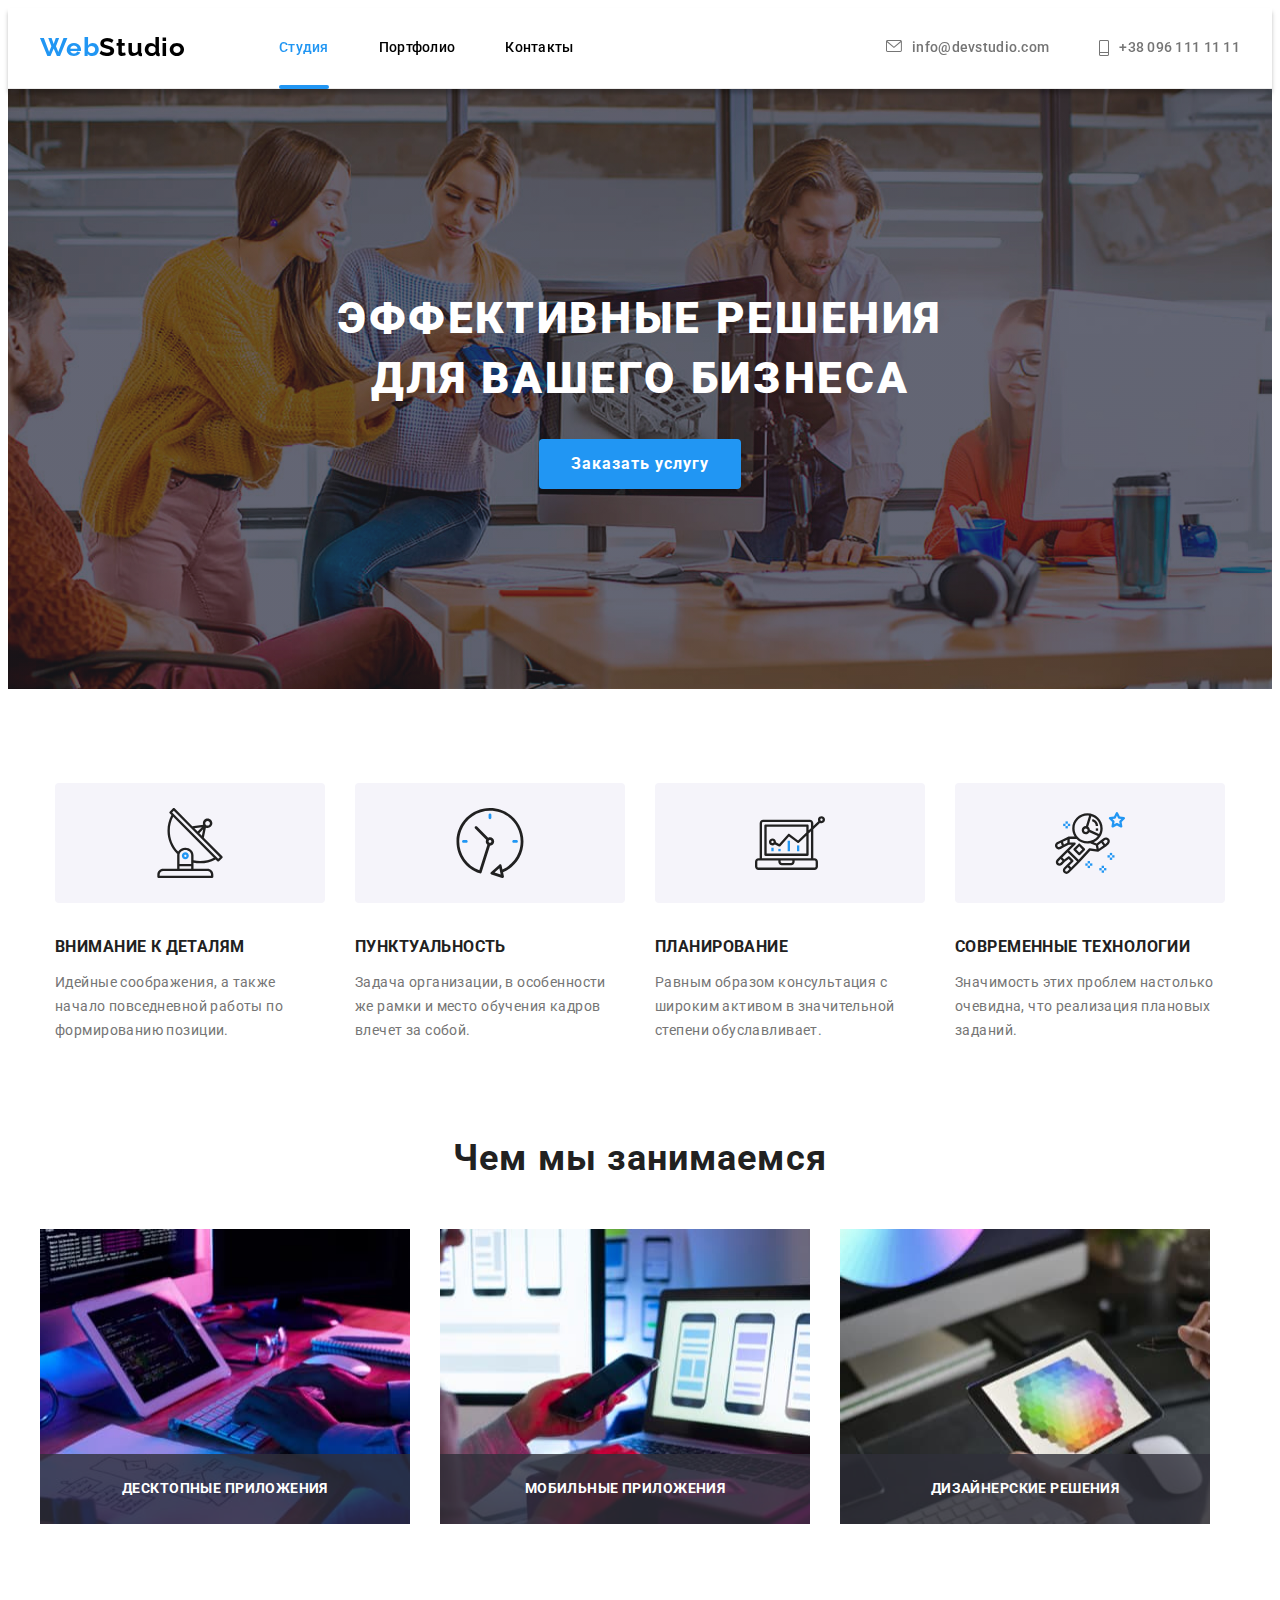
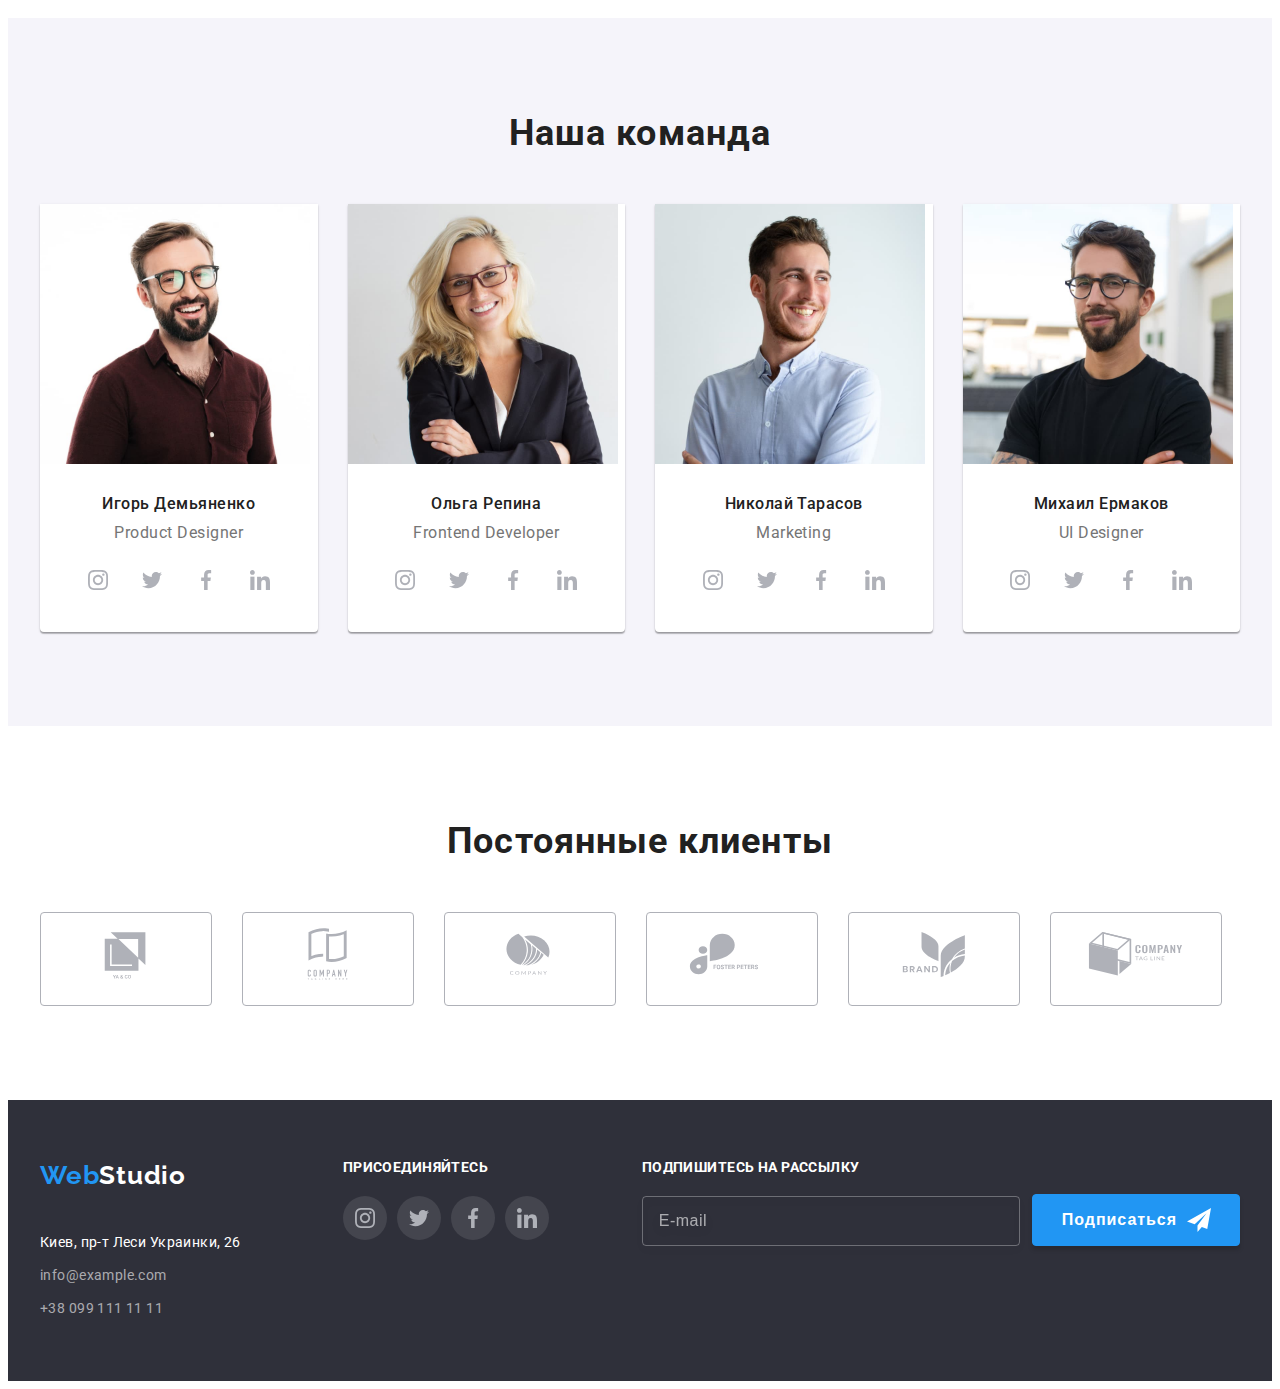
==== commit 6d36251c: "сделал д/з#7" ====
--- a/index.html
+++ b/index.html
@@ -20,32 +20,32 @@
     <!--header-->
     <header class="header header-shadow">
         <div class="contanier flex">
-            <nav class="header__nav flex">
-                <a class="logo link animate__swing animate__animated" href="./index.html" lang="en"><span class="logo-web link">Web</span>Studio</a>
-                <ul class="menu flex list">
-                    <li class="menu-item">
-                        <a class="menu-link link current" href="./index.html">Студия</a>
-                    </li>
-                    <li class="menu-item">
-                        <a class="menu-link link" href="./portfolio.html">Портфолио</a>
-                    </li>
-                    <li class="menu-item">
-                        <a class="menu-link link" href="#page_bottom">Контакты</a>
+            <nav class="header__nav align-item flex">
+                <a class="logo logo--header link animate__swing animate__animated" href="./index.html" lang="en"><span class="logo__web link">Web</span>Studio</a>
+                <ul class="header__nav__list flex list">
+                    <li class="header__nav__item">
+                        <a class="header__list__item link current" href="./index.html">Студия</a>
+                    </li>
+                    <li class="header__nav__item">
+                        <a class="header__list__item link" href="./portfolio.html">Портфолио</a>
+                    </li>
+                    <li class="header__nav__item">
+                        <a class="header__list__item link" href="#page_bottom">Контакты</a>
                     </li>
                 </ul>
             </nav>
-            <ul class="header__contact flex list">
-                <li class="header-contact-item">
-                    <a class="header-contact__link flex link" href="mailto:info@devstudio.com">
-                        <svg width="16" height="12" class="mail">
+            <ul class="header__contact align-item flex list">
+                <li class="header__contact__list">
+                    <a class="header__contact__item flex link" href="mailto:info@devstudio.com">
+                        <svg width="16" height="12" class="header__icon__mail">
                             <use href="./images/sprite.svg#icon-mail">
                             </use>
                         </svg>
                         info@devstudio.com</a>
                 </li>
-                <li class="header-contact-item">
-                    <a class="header-contact__link flex link" href="tel:+380961111111">
-                        <svg width="10" height="16" class="phone">
+                <li class="header__contact__list">
+                    <a class="header__contact__item flex link" href="tel:+380961111111">
+                        <svg width="10" height="16" class="header__icon__phone">
                             <use href="./images/sprite.svg#icon-tel">
                             </use>
                         </svg>
@@ -58,126 +58,129 @@
         <!--section hero-->
         <section class="hero">
             <div class="contanier">
-                <h1 class="hero-title">Эффективные решения для вашего бизнеса</h1>
-                <button class="modal-btn" type="button" data-modal-open>Заказать услугу</button>
+                <h1 class="hero__title">Эффективные решения для вашего бизнеса</h1>
+                <button class="hero__modal-btn" type="button" data-modal-open>Заказать услугу</button>
             </div>
         </section>
         <!--skills company-->
-        <section class="skills skills-list">
+        <section class="skills-company flex">
             <div class="contanier">
                 <h2 class="hiden-title">Особенности компании</h2>
-                <ul class="skills-list list">
-                    <li class="skills-list-item">
-                        <div class="skills-list-item-bg">
+                <ul class="skills flex list">
+                    <li class="skills__item">
+                        <div class="skills__background">
                             <svg width='70' height='70'>
                                 <use href="./images/sprite.svg#icon-antenna">
                                 </use>
                             </svg>
                         </div>
-                        <h3 class="skills-list-title">Внимание к деталям</h3>
-                        <p class="skills-list-text">Идейные соображения, а также начало повседневной работы по
+                        <h3 class="skills__item__title">Внимание к деталям</h3>
+                        <p class="skills__item__text">Идейные соображения, а также начало повседневной работы по
                             формированию позиции.</p>
                     </li>
-                    <li class="skills-list-item">
-                        <div class="skills-list-item-bg">
+                    <li class="skills__item">
+                        <div class="skills__background">
                             <svg width='70' height='70'>
                                 <use href="./images/sprite.svg#icon-clock">
                                 </use>
                             </svg>
                         </div>
-                        <h3 class="skills-list-title">Пунктуальность</h3>
-                        <p class="skills-list-text">Задача организации, в особенности же рамки и место обучения кадров
+                        <h3 class="skills__item__title">Пунктуальность</h3>
+                        <p class="skills__item__text">Задача организации, в особенности же рамки и место обучения кадров
                             влечет за собой.</p>
                     </li>
-                    <li class="skills-list-item">
-                        <div class="skills-list-item-bg">
+                    <li class="skills__item">
+                        <div class="skills__background">
                             <svg width='70' height='70'>
                                 <use href="./images/sprite.svg#icon-diagram">
                                 </use>
                             </svg>
                         </div>
-                        <h3 class="skills-list-title">Планирование</h3>
-                        <p class="skills-list-text">Равным образом консультация с широким активом в значительной степени
+                        <h3 class="skills__item__title">Планирование</h3>
+                        <p class="skills__item__text">Равным образом консультация с широким активом в значительной степени
                             обуславливает.</p>
                     </li>
-                    <li class="skills-list-item">
-                        <div class="skills-list-item-bg">
+                    <li class="skills__item">
+                        <div class="skills__background">
                             <svg width='70' height='70'>
                                 <use href="./images/sprite.svg#icon-astronaut">
                                 </use>
                             </svg>
                         </div>
-                        <h3 class="skills-list-title">Современные технологии</h3>
-                        <p class="skills-list-text">Значимость этих проблем настолько очевидна, что реализация плановых
+                        <h3 class="skills__item__title">Современные технологии</h3>
+                        <p class="skills__item__text">Значимость этих проблем настолько очевидна, что реализация плановых
                             заданий.</p>
                     </li>
                 </ul>
             </div>
         </section>
-        <!--pictures-->
-        <section class="pictures">
+        <!--pictures-company-->
+        <section class="pictures-company">
             <div class="contanier">
-                <h2 class="pictures-title pictures-title-indent-h">Чем мы занимаемся</h2>
-                <ul class="pictures-list list">
-                    <li class="pictures-list-item">
-                        <img class="pictures-list-item-img" src="./images/about/about-img-1.jpg"
-                            alt="сотрудник набирает текст" width="370" height="295"/>
-                            <div class="pictures-description">
+                <h2 class="pictures-title">Чем мы занимаемся</h2>
+                <ul class="pictures__list list">
+                    <li class="pictures__item">
+                        <img src="./images/about/about-img-1.jpg"
+                                alt="сотрудник набирает текст" 
+                                width="370" height="295"/>
+                            <div class="pictures__text">
                                 <p>Десктопные приложения</p>
                             </div>
                     </li>
-                    <li class="pictures-list-item">
-                        <img class="pictures-list-item-img" src="./images/about/about-img-2.jpg"
-                            alt="сотрудник работает с смартфоном" width="370" height="295"/>
-                            <div class="pictures-description">
+                    <li class="pictures__item">
+                        <img src="./images/about/about-img-2.jpg"
+                                alt="сотрудник работает с смартфоном" 
+                                width="370" height="295"/>
+                            <div class="pictures__text">
                                 <p>Мобильные приложения</p>
                             </div>
                     </li>
-                    <li class="pictures-list-item">
-                        <img class="pictures-list-item-img" src="./images/about/about-img-3.jpg"
-                            alt="сотрудник работает с планшетом" width="370" height="295"/>
-                            <div class="pictures-description">
+                    <li class="pictures__item">
+                        <img src="./images/about/about-img-3.jpg"
+                                alt="сотрудник работает с планшетом" 
+                                width="370" height="295"/>
+                            <div class="pictures__text">
                                 <p>Дизайнерские решения</p>
                             </div>
                     </li>
                 </ul>
             </div>
         </section>
-        <!--team-->
-        <section class="team">
+        <!--team-company-->
+        <section class="team-company">
             <div class="contanier">
                 <h2 class="team-title">Наша команда</h2>
-                <ul class="team-list flex list">
-                    <li class="team-list-item">
-                        <img class="team-list-item-img" src="./images/team/img.jpg" alt="Игорь Демьяненко" width="270"
+                <ul class="team__list flex list">
+                    <li class="team__list__item">
+                        <img src="./images/team/img.jpg" alt="Игорь Демьяненко" width="270"
                             height="260">
-                        <div class="team-list-content">
-                            <h3 class="team-list-item-name">Игорь Демьяненко</h3>
-                            <p class="team-list-item-position" lang="en">Product Designer</p>
-                            <ul class="social-list flex">
-                                <li class="list">
-                                    <a class="link-social" href="https://www.instagram.com/">
+                        <div class="team__content">
+                            <h3 class="team__name">Игорь Демьяненко</h3>
+                            <p class="team__position" lang="en">Product Designer</p>
+                            <ul class="team__social-list list flex">
+                                <li class="team__social-list__item">
+                                    <a class="team__social-list__item__link" href="https://www.instagram.com/">
                                         <svg class="icon-social" width="20" height="20">
                                             <use href=./images/sprite.svg#icon-instagram></use>
                                         </svg>
                                     </a>
                                 </li>
-                                <li class="list">
-                                    <a class="link-social" href="https://twitter.com/">
+                                <li class="team__social-list__item">
+                                    <a class="team__social-list__item__link" href="https://twitter.com/">
                                         <svg class="icon-social" width="20" height="20">
                                             <use href=./images/sprite.svg#icon-twitter></use>
                                         </svg>
                                     </a>
                                 </li>
-                                <li class="list">
-                                    <a class="link-social" href="https://www.facebook.com/">
+                                <li class="team__social-list__item">
+                                    <a class="team__social-list__item__link" href="https://www.facebook.com/">
                                         <svg class="icon-social" width="20" height="20">
                                             <use href=./images/sprite.svg#icon-facebook></use>
                                         </svg>
                                     </a>
                                 </li>
-                                <li class="list ">
-                                    <a class="link-social" href="https://www.linkedin.com/">
+                                <li class="team__social-list__item">
+                                    <a class="team__social-list__item__link" href="https://www.linkedin.com/">
                                         <svg class="icon-social" width="20" height="20">
                                             <use href=./images/sprite.svg#icon-linkedin></use>
                                         </svg>
@@ -186,36 +189,36 @@
                             </ul>
                         </div>
                     </li>
-                    <li class="team-list-item">
-                        <img class="team-list-item-img" src="./images/team/img-1.jpg" alt="Ольга Репина" width="270"
+                    <li class="team__list__item">
+                        <img src="./images/team/img-1.jpg" alt="Ольга Репина" width="270"
                             height="260">
-                        <div class="team-list-content">
-                            <h3 class="team-list-item-name">Ольга Репина</h3>
-                            <p class="team-list-item-position" lang="en">Frontend Developer</p>
-                            <ul class="social-list flex">
-                                <li class="list">
-                                    <a class="link-social" href="https://www.instagram.com/">
+                        <div class="team__content">
+                            <h3 class="team__name">Ольга Репина</h3>
+                            <p class="team__position" lang="en">Frontend Developer</p>
+                            <ul class="team__social-list list flex">
+                                <li class="team__social-list__item">
+                                    <a class="team__social-list__item__link" href="https://www.instagram.com/">
                                         <svg class="icon-social" width="20" height="20">
                                             <use href=./images/sprite.svg#icon-instagram></use>
                                         </svg>
                                     </a>
                                 </li>
-                                <li class="list">
-                                    <a class="link-social" href="https://twitter.com/">
+                                <li class="team__social-list__item">
+                                    <a class="team__social-list__item__link" href="https://twitter.com/">
                                         <svg class="icon-social" width="20" height="20">
                                             <use href=./images/sprite.svg#icon-twitter></use>
                                         </svg>
                                     </a>
                                 </li>
-                                <li class="list">
-                                    <a class="link-social" href="https://www.facebook.com/">
+                                <li class="team__social-list__item">
+                                    <a class="team__social-list__item__link" href="https://www.facebook.com/">
                                         <svg class="icon-social" width="20" height="20">
                                             <use href=./images/sprite.svg#icon-facebook></use>
                                         </svg>
                                     </a>
                                 </li>
-                                <li class="list ">
-                                    <a class="link-social" href="https://www.linkedin.com/">
+                                <li class="team__social-list__item">
+                                    <a class="team__social-list__item__link" href="https://www.linkedin.com/">
                                         <svg class="icon-social" width="20" height="20">
                                             <use href=./images/sprite.svg#icon-linkedin></use>
                                         </svg>
@@ -224,36 +227,36 @@
                             </ul>
                         </div>
                     </li>
-                    <li class="team-list-item">
-                        <img class="team-list-item-img" src="./images/team/img-2.jpg" alt="Николай Тарасов" width="270"
+                    <li class="team__list__item">
+                        <img src="./images/team/img-2.jpg" alt="Николай Тарасов" width="270"
                             height="260">
-                        <div class="team-list-content">
-                            <h3 class="team-list-item-name">Николай Тарасов</h3>
-                            <p class="team-list-item-position" lang="en">Marketing</p>
-                            <ul class="social-list flex">
-                                <li class="list">
-                                    <a class="link-social" href="https://www.instagram.com/">
+                        <div class="team__content">
+                            <h3 class="team__name">Николай Тарасов</h3>
+                            <p class="team__position" lang="en">Marketing</p>
+                            <ul class="team__social-list list flex">
+                                <li class="team__social-list__item">
+                                    <a class="team__social-list__item__link" href="https://www.instagram.com/">
                                         <svg class="icon-social" width="20" height="20">
                                             <use href=./images/sprite.svg#icon-instagram></use>
                                         </svg>
                                     </a>
                                 </li>
-                                <li class="list">
-                                    <a class="link-social" href="https://twitter.com/">
+                                <li class="team__social-list__item">
+                                    <a class="team__social-list__item__link" href="https://twitter.com/">
                                         <svg class="icon-social" width="20" height="20">
                                             <use href=./images/sprite.svg#icon-twitter></use>
                                         </svg>
                                     </a>
                                 </li>
-                                <li class="list">
-                                    <a class="link-social" href="https://www.facebook.com/">
+                                <li class="team__social-list__item">
+                                    <a class="team__social-list__item__link" href="https://www.facebook.com/">
                                         <svg class="icon-social" width="20" height="20">
                                             <use href=./images/sprite.svg#icon-facebook></use>
                                         </svg>
                                     </a>
                                 </li>
-                                <li class="list ">
-                                    <a class="link-social" href="https://www.linkedin.com/">
+                                <li class="team__social-list__item">
+                                    <a class="team__social-list__item__link" href="https://www.linkedin.com/">
                                         <svg class="icon-social" width="20" height="20">
                                             <use href=./images/sprite.svg#icon-linkedin></use>
                                         </svg>
@@ -262,36 +265,36 @@
                             </ul>
                         </div>
                     </li>
-                    <li class="team-list-item">
-                        <img class="team-list-item-img" src="./images/team/img-3.jpg" alt="Михаил Ермаков" width="270"
+                    <li class="team__list__item">
+                        <img src="./images/team/img-3.jpg" alt="Михаил Ермаков" width="270"
                             height="260">
-                        <div class="team-list-content">
-                            <h3 class="team-list-item-name">Михаил Ермаков</h3>
-                            <p class="team-list-item-position" lang="en">UI Designer</p>
-                            <ul class="social-list flex">
-                                <li class="list">
-                                    <a class="link-social" href="https://www.instagram.com/">
+                        <div class="team__content">
+                            <h3 class="team__name">Михаил Ермаков</h3>
+                            <p class="team__position" lang="en">UI Designer</p>
+                            <ul class="team__social-list list flex">
+                                <li class="team__social-list__item">
+                                    <a class="team__social-list__item__link" href="https://www.instagram.com/">
                                         <svg class="icon-social" width="20" height="20">
                                             <use href=./images/sprite.svg#icon-instagram></use>
                                         </svg>
                                     </a>
                                 </li>
-                                <li class="list">
-                                    <a class="link-social" href="https://twitter.com/">
+                                <li class="team__social-list__item">
+                                    <a class="team__social-list__item__link" href="https://twitter.com/">
                                         <svg class="icon-social" width="20" height="20">
                                             <use href=./images/sprite.svg#icon-twitter></use>
                                         </svg>
                                     </a>
                                 </li>
-                                <li class="list">
-                                    <a class="link-social" href="https://www.facebook.com/">
+                                <li class="team__social-list__item">
+                                    <a class="team__social-list__item__link" href="https://www.facebook.com/">
                                         <svg class="icon-social" width="20" height="20">
                                             <use href=./images/sprite.svg#icon-facebook></use>
                                         </svg>
                                     </a>
                                 </li>
-                                <li class="list ">
-                                    <a class="link-social" href="https://www.linkedin.com/">
+                                <li class="team__social-list__item">
+                                    <a class="team__social-list__item__link" href="https://www.linkedin.com/">
                                         <svg class="icon-social" width="20" height="20">
                                             <use href=./images/sprite.svg#icon-linkedin></use>
                                         </svg>
@@ -303,49 +306,48 @@
                 </ul>
             </div>
         </section>
-
-        <!-- clients -->
+        <!-- clients-company -->
         <section class="clients">
         <div class="contanier">
-            <h2 class="clients-title clients-title-indent-h">Постоянные клиенты</h2>
+            <h2 class="clients-title">Постоянные клиенты</h2>
             <ul class="flex list">
-                    <li class="clients-logo">
-                        <a class="clients-icon" href="#">
+                    <li class="clients__logo">
+                        <a class="clients__logo__icon" href="#">
                             <svg width="106" height="60">
                                 <use href="./images/sprite.svg#icon-Logo1"></use>
                             </svg>
                         </a>
                     </li>
-                    <li class="clients-logo">
-                        <a class="clients-icon" href="#">
+                    <li class="clients__logo">
+                        <a class="clients__logo__icon" href="#">
                             <svg width="106" height="60">
                                 <use href="./images/sprite.svg#icon-Logo2"></use>
                             </svg>
                         </a>
                     </li>
-                    <li class="clients-logo">
-                        <a class="clients-icon" href="#">
+                    <li class="clients__logo">
+                        <a class="clients__logo__icon" href="#">
                             <svg width="106" height="60">
                                 <use href="./images/sprite.svg#icon-Logo3"></use>
                             </svg>
                         </a>
                     </li>
-                    <li class="clients-logo">
-                        <a class="clients-icon" href="#">
+                    <li class="clients__logo">
+                        <a class="clients__logo__icon" href="#">
                             <svg width="106" height="60">
                                 <use href="./images/sprite.svg#icon-Logo4"></use>
                             </svg>
                         </a>
                     </li>
-                    <li class="clients-logo">
-                        <a class="clients-icon" href="#">
+                    <li class="clients__logo">
+                        <a class="clients__logo__icon" href="#">
                             <svg width="106" height="60">
                                 <use href="./images/sprite.svg#icon-Logo5"></use>
                             </svg>
                         </a>
                     </li>
-                    <li class="clients-logo">
-                        <a class="clients-icon" href="#">
+                    <li class="clients__logo">
+                        <a class="clients__logo__icon" href="#">
                             <svg width="106" height="60">
                                 <use href="./images/sprite.svg#icon-Logo6"></use>
                             </svg>
@@ -354,59 +356,57 @@
                 </ul>
             </div>
         </section>
-
     </main>
-
         <!--footer-->
         <footer class="footer">
             <div class="contanier flex">
-                <!-- adress footer container -->
+                <!-- adress-footer-container -->
                 <div>
-                    <a class="footer-logo link" href="#page_top" lang="en"><span
-                            class="footer-logo-web">Web</span>Studio</a>
+                    <a class="logo logo--footer link" href="#page_top" lang="en"><span
+                            class="logo__web">Web</span>Studio</a>
                     <address class="footer-adress">
                         <ul id="page_bottom" class="address list">
-                            <li class="footer-adress-item">
-                                <a class="footer-adress-map link" href="https://goo.gl/maps/nFPgF8o5voA4oPt57"
-                                    target="_blank" rel="noopener noreferrer">
+                            <li class="footer-adress__item">
+                                <a class="footer-adress__map link" href="https://goo.gl/maps/nFPgF8o5voA4oPt57" target="_blank"
+                                    rel="noopener noreferrer">
                                     Киев, пр-т Леси Украинки, 26</a>
                             </li>
-                            <li class="footer-adress-item">
-                                <a class="footer-address-contact link" href="mailto:info@example.com">info@example.com</a>
+                            <li class="footer-adress__item">
+                                <a class="footer-adress__contact link" href="mailto:info@example.com">info@example.com</a>
                             </li>
-                            <li class="footer-adress-item">
-                                <a class="footer-address-contact link" href="tel:+380991111111">+38 099 111 11 11</a>
+                            <li class="footer-adress__item">
+                                <a class="footer-adress__contact link" href="tel:+380991111111">+38 099 111 11 11</a>
                             </li>
                         </ul>
                     </address>
-                </div>
-                <!-- footer social container -->
+                    </div>
+                <!-- footer-social-container -->
                 <div class="footer-social">
                     <h3>присоединяйтесь</h3>
-                    <ul class="social-list flex">
-                        <li class="footer-social-item list">
-                            <a class="social-list-item" href="https://www.instagram.com/">
+                    <ul class="footer-social__list flex">
+                        <li class="footer-social__item list">
+                            <a class="footer-social__item__link" href="https://www.instagram.com/">
                                 <svg class="footer-sprite-social" width="20" height="20">
                                     <use href=./images/sprite.svg#icon-instagram></use>
                                 </svg>
                             </a>
                         </li>
-                        <li class="footer-social-item list">
-                            <a class="social-list-item" href="https://twitter.com/">
+                        <li class="footer-social__item list">
+                            <a class="footer-social__item__link" href="https://twitter.com/">
                                 <svg class="footer-sprite-social" width="20" height="20">
                                     <use href=./images/sprite.svg#icon-twitter></use>
                                 </svg>
                             </a>
                         </li>
-                        <li class="footer-social-item list">
-                            <a class="social-list-item" href="https://www.facebook.com/">
+                        <li class="footer-social__item list">
+                            <a class="footer-social__item__link" href="https://www.facebook.com/">
                                 <svg class="footer-sprite-social" width="20" height="20">
                                     <use href=./images/sprite.svg#icon-facebook></use>
                                 </svg>
                             </a>
                         </li>
-                        <li class="footer-social-item list">
-                            <a class="social-list-item" href="https://www.linkedin.com/">
+                        <li class="footer-social__item list">
+                            <a class="footer-social__item__link" href="https://www.linkedin.com/">
                                 <svg class="footer-sprite-social" width="20" height="20">
                                     <use href=./images/sprite.svg#icon-linkedin></use>
                                 </svg>
--- a/css/main.min.css
+++ b/css/main.min.css
@@ -1,2 +1,2 @@
-:root{--main-color-black: #212121;--logo-color: #000000;--text-color: #757575;--accent-color: #2196f3;--footer-background-color: #2f303a;--body-background-color: #ffffff;--background-color: #f5f4fa;--white-contacts-color: rgba(255, 255, 255, 0.6);--border-color: rgba(238, 238, 238, 1);--animation: 250ms cubic-bezier(0.4, 0, 0.2, 1);--button-background-color: #188ce8}.custom-checkbox{position:absolute !important;clip:rect(1px 1px 1px 1px);clip:rect(1px, 1px, 1px, 1px);padding:0 !important;border:0 !important;height:1px !important;width:1px !important;overflow:hidden}.hiden-title{position:absolute;width:1px;height:1px;margin:-1px;border:0;padding:0;white-space:nowrap;clip-path:inset(100%);clip:rect(0 0 0 0);overflow:hidden}.social-list-item,.modal-button,.header__nav,.menu,.skills-list-item-bg,.pictures-description,.subscribe-button,.link-social{display:flex;align-items:center}html{scroll-behavior:smooth}h1,h2,h3,h4,h5,h6,p,ul,li{margin:0;padding:0}img{display:block}.list{list-style:none}.link{text-decoration:none}.flex{display:flex}body{font-size:14px;font-weight:400;line-height:1.71;font-family:'Roboto', sans-serif;letter-spacing:0.03em;color:var(--text-color)}.section{padding-top:94px;padding-bottom:94px}.contanier{max-width:1200px;padding:0 15px 0 15px;margin:0 auto}.modal-btn{font-family:inherit;font-size:16px;font-weight:700;line-height:1.88;letter-spacing:0.06em;color:var(--body-background-color);background:var(--accent-color);cursor:pointer;display:inline-block;padding:10px 32px;border:transparent;border-radius:4px;box-shadow:0px 4px 4px rgba(0,0,0,0.15);transition-property:background-color, box-shadow;transition-duration:250ms;transition-timing-function:cubic-bezier(0.4, 0, 0.2, 1)}.modal-btn:hover,.modal-btn:focus{color:var(--logo-color)}.social-list{justify-content:center;align-items:center}.social-list li{border-radius:50%}.social-list li li:not(:last-child){margin-right:10px}.social-list-item{justify-content:center;border-radius:50%;width:44px;height:44px;fill:#afb1b8;background-color:transparent;transition-property:fill, background-color;transition-duration:250ms;transition-timing-function:cubic-bezier(0.4, 0, 0.2, 1)}.social-list-item:hover,.social-list-item:focus{background-color:var(--accent-color);fill:var(--body-background-color)}.backdrop{position:fixed;top:0;left:0;width:100vw;height:100vh;z-index:100;background-color:rgba(0,0,0,0.2);transition-property:opacity, visibility;transition-duration:250ms;transition-timing-function:cubic-bezier(0.4, 0, 0.2, 1)}.is-hidden{opacity:0;visibility:hidden;pointer-events:none}.modal{position:absolute;transform:translate(-50%, -50%);top:50%;left:50%;width:528px;height:580px;background-color:var(--body-background-color);box-shadow:0px 1px 3px rgba(0,0,0,0.12),0px 1px 1px rgba(0,0,0,0.14),0px 2px 1px rgba(0,0,0,0.2);border-radius:4px}.modal-button{justify-content:center;padding:0;width:30px;height:30px;position:absolute;top:8px;right:8px;cursor:pointer;background:var(--body-background-color);border:1px solid rgba(0,0,0,0.1);border-radius:50%}.modal-button:hover,.modal-button:focus{color:var(--accent-color)}.modal-icon-close{width:18px;height:18px;fill:currentColor}.modal-form{padding:40px;display:flex;flex-direction:column;font-size:14px;line-height:1.15;letter-spacing:0.01em;color:var(--main-color-black)}.modal-form-head{font-size:20px;font-weight:700;line-height:1.15;letter-spacing:0.03em;text-align:center;color:var(--main-color-black);margin-bottom:12px}.modal-form-field{font-size:12px;line-height:1.15;letter-spacing:0.01em;color:var(--text-color);margin-bottom:4px}.modal-form-input-wrapper{position:relative;margin-bottom:10px}.modal-input-form{padding-top:12px;padding-right:12px;padding-left:42px;padding-bottom:12px;width:100%;border:1px solid rgba(33,33,33,0.2);box-sizing:border-box;border-radius:4px;outline:none;color:var(--main-color-black);transition-property:border-color;transition-duration:250ms;transition-timing-function:cubic-bezier(0.4, 0, 0.2, 1)}.modal-input-form:last-child{margin-bottom:20px}.modal-input-form::placeholder{font-size:14px;line-height:1.15;letter-spacing:0.01em;color:rgba(117,117,117,0.5)}.modal-input-form:focus{border-color:var(--accent-color)}.modal-icon-form{position:absolute;width:18px;height:18px;top:50%;left:15px;transform:translatey(-50%);fill:currentColor;transition-property:fill;transition-duration:250ms;transition-timing-function:cubic-bezier(0.4, 0, 0.2, 1)}.modal-input-form:focus+.modal-icon-form{fill:var(--accent-color)}.modal-input-textarea{padding:12px 16px;margin-bottom:20px;width:100%;height:96px;font-size:12px;line-height:1.15;letter-spacing:0.01em;border:1px solid rgba(33,33,33,0.2);box-sizing:border-box;border-radius:4px;outline:none;color:var(--main-color-black);resize:none;transition-property:border-color;transition-duration:250ms;transition-timing-function:cubic-bezier(0.4, 0, 0.2, 1)}.modal-input-textarea::placeholder{font-size:12px;line-height:1.15;letter-spacing:0.01em;color:rgba(117,117,117,0.5)}.modal-input-textarea:focus{border-color:var(--accent-color)}.private-policy{display:flex;flex-direction:row;margin-left:12px;margin-bottom:30px}.custom-checkbox+label::before{content:'';display:inline-block;margin-right:8px;width:16px;height:15px;flex-shrink:0;flex-grow:0;border:2px solid var(--main-color-black);border-radius:2px;background-repeat:no-repeat;background-position:center center;background-size:50% 50%;cursor:pointer;transition-property:border-color, background-image, background-color;transition-duration:250ms;transition-timing-function:cubic-bezier(0.4, 0, 0.2, 1)}.custom-checkbox+label::before+label{display:inline-flex;align-items:center;user-select:none}.custom-checkbox+label::before:focus:not(:checked)+label::before{border-color:var(--accent-color)}.custom-checkbox:checked+label::before{border-color:#0b76ef;background-color:#0b76ef;background-image:url("../images/vector.svg");background-size:contain}.custom-checkbox:disabled+label::before{background-color:#e9ecef}.modal-text{color:var(--text-color)}.modal-text-link{text-decoration-line:underline;color:var(--text-color-accent)}.modal-send-button{padding:10px 56px;align-self:center;font-family:inherit;font-size:16px;font-weight:700;line-height:1.88;letter-spacing:0.06em;cursor:pointer;color:var(--body-background-color);background-color:var(--accent-color);box-shadow:0px 4px 4px rgba(0,0,0,0.15);border-color:transparent;border-radius:4px;transition-property:background-color;transition-duration:250ms;transition-timing-function:cubic-bezier(0.4, 0, 0.2, 1)}.modal-send-button:hover,.modal-send-button:focus{background-color:var(--button-background-color)}.header{position:sticky;top:0;z-index:1;width:100%;border-bottom:1px solid #ececec;background-color:var(--body-background-color)}.header-shadow{box-shadow:0px 4px 4px rgba(0,0,0,0.25)}.logo{font-family:'Raleway', sans-serif;font-size:26px;font-weight:700;line-height:1.19;letter-spacing:0.03em;color:var(--accent-color);margin-right:70px;display:inline-block;animation-duration:2000ms;animation-iteration-count:2}.logo-web{font-family:'Raleway', sans-serif;font-size:26px;font-weight:700;line-height:1.19;letter-spacing:0.03em;color:var(--logo-color)}.header__nav{cursor:pointer}.menu-item:not(:last-child){margin-right:50px}.current{position:relative;color:var(--accent-color)}.current::after{content:'';position:absolute;width:100%;height:4px;bottom:-1px;left:0px;border-radius:2px;background-color:var(--accent-color)}.menu-link{padding-top:32px;padding-bottom:32px;display:block;font-family:inherit;font-size:14px;font-weight:500;line-height:1.14;letter-spacing:0.02em;color:var(--logo-color);transition-property:color;transition-duration:250ms;transition-timing-function:cubic-bezier(0.4, 0, 0.2, 1)}.menu-link:hover,.menu-link:focus,.menu-link.current{color:var(--accent-color)}.header__contact{margin-left:auto;align-items:center}.header-contact-item+.header-contact-item{margin-left:50px}.header-contact__link{align-items:center;padding-top:32px;padding-bottom:32px;font-family:inherit;font-size:14px;font-weight:500;line-height:1.14;letter-spacing:0.02em;color:var(--text-color);transition-property:color;transition-duration:250ms;transition-timing-function:cubic-bezier(0.4, 0, 0.2, 1)}.header-contact__link:hover,.header-contact__link:focus{color:var(--accent-color)}.mail{display:inline-block;margin-right:10px;fill:currentColor}.phone{display:inline-block;margin-right:10px;fill:currentColor}.hero{max-width:1600px;background-image:linear-gradient(0deg, rgba(47,48,58,0.4), rgba(47,48,58,0.4)),url(../images/banner/bg.jpg);background-position:center;background-repeat:no-repeat;background-color:#c4c4c4;padding-top:200px;padding-bottom:200px;margin:0 auto;text-align:center}.hero-title{font-size:44px;font-weight:900;line-height:1.36;text-align:center;letter-spacing:0.06em;text-transform:uppercase;color:var(--body-background-color);width:696px;margin-left:auto;margin-right:auto;margin-bottom:30px}.portfolio{padding-top:94px;padding-bottom:94px}.project-item-img-wrapper{position:relative;overflow:hidden}.project-animation{position:absolute;top:0;left:0;overflow:auto;transition-property:transform;transform:translateY(100%);transition:var(--animation);padding:63px 24px;width:100%;height:100%;background-color:rgba(33,150,243,0.9);font-size:18px;line-height:1.56;letter-spacing:0.03em;color:var(--body-background-color)}.project-foto:hover .project-animation,.project-foto:focus .project-animation{transform:translateY(0%)}.project{flex-wrap:wrap;align-items:flex-start;margin-top:-30px;margin-left:-30px}.project-item{display:block;width:calc((100% - 90px) / 3);margin-top:30px;margin-left:30px;transition-property:box-shadow;transition-duration:250ms;transition-timing-function:cubic-bezier(0.4, 0, 0.2, 1)}.project-item:hover,.project-item:focus{box-shadow:0px 1px 1px rgba(0,0,0,0.12),0px 4px 4px rgba(0,0,0,0.06),1px 4px 6px rgba(0,0,0,0.16)}.project-heading-content{padding-top:20px;padding-bottom:20px;padding-left:24px;padding-right:24px;border-right:1px solid #eeeeee;border-bottom:1px solid #eeeeee;border-left:1px solid #eeeeee}.project-heading{font-family:inherit;font-size:18px;font-weight:700;line-height:2;letter-spacing:0.06em;color:var(--main-color-black);margin-bottom:4px}.project-description{font-family:inherit;font-size:16px;line-height:1.87;letter-spacing:0.03em;color:var(--text-color)}.filter-options{justify-content:center;flex-wrap:wrap;margin-top:-8px;margin-left:-8px;margin-bottom:50px}.filter-item-options{margin-top:8px;margin-left:8px;color:var(--logo-color)}.filter-item{font-family:inherit;font-size:16px;font-weight:500;line-height:1.63;text-align:center;letter-spacing:0.03em;color:var(--main-color-black);background-color:var(--background-color);display:inline-block;border:transparent;border-radius:4px;padding-top:4px;padding-bottom:4px;padding-left:22px;padding-right:22px;cursor:pointer;transition-property:color, background-color, box-shadow;transition-duration:250ms;transition-timing-function:cubic-bezier(0.4, 0, 0.2, 1)}.filter-item:hover,.filter-item:focus{background:var(--accent-color);color:var(--background-color);box-shadow:0px 3px 1px rgba(0,0,0,0.1),0px 1px 2px rgba(0,0,0,0.08),0px 2px 2px rgba(0,0,0,0.12)}.skills{padding-top:94px;padding-bottom:94px;padding-bottom:0}.skills-list{display:flex}.skills-list-item{width:270px}.skills-list-item:not(:last-child){margin-right:30px}.skills-list-item-bg{height:120px;justify-content:center;border-radius:4px;background-color:var(--background-color);margin-bottom:30px}.skills-list-title{font-family:inherit;font-weight:700;text-transform:uppercase;color:var(--main-color-black)}.skills-list-text{margin-top:10px;font-family:inherit;line-height:1.71;margin-top:10px;color:var(--text-color)}.pictures{padding-top:94px;padding-bottom:94px;text-align:center}.pictures-title{font-size:36px;font-weight:700;line-height:1.17;text-align:center;letter-spacing:0.03em;color:var(--main-color-black)}.pictures-title-indent-h{margin-bottom:50px}.pictures-list{flex-basis:calc((100% - 90px) / 3);display:flex;flex-wrap:wrap;margin-left:-30px;margin-top:-30px}.pictures-list-item{margin-left:30px;margin-top:30px;position:relative}.pictures-description{color:var(--text-color);margin-top:10px;line-height:1.71;position:absolute;left:0;bottom:0;justify-content:center;height:70px;width:100%;background-color:rgba(47,48,58,0.8)}.pictures-description>p{font-weight:700;text-align:center;letter-spacing:0.03em;text-transform:uppercase;color:var(--body-background-color)}.clients{padding-top:94px;padding-bottom:94px}.clients-title{font-size:36px;font-weight:700;line-height:1.17;letter-spacing:0.03em;text-align:center;color:var(--main-color-black);margin-bottom:50px}.clients-logo{display:block}.clients-logo:not(:last-child){margin-right:30px}.clients-logo{display:flex;justify-content:center;align-items:center;width:170px;height:92px;border:1px solid #afb1b8;border-radius:4px;fill:#afb1b8;transition-property:fill, border-color;transition-duration:250ms;transition-timing-function:cubic-bezier(0.4, 0, 0.2, 1)}.clients-logo:focus,.clients-logo:hover{border-color:var(--accent-color);fill:var(--accent-color)}.footer{padding-top:60px;padding-bottom:60px;background-color:var(--footer-background-color);align-items:baseline}.footer-logo{font-family:'Raleway', sans-serif;font-size:26px;font-weight:700;line-height:1.19;letter-spacing:0.03em;color:var(--accent-color)}.footer-logo-web{font-family:'Raleway', sans-serif;font-size:26px;font-weight:700;line-height:1.19;letter-spacing:0.03em;color:var(--body-background-color)}.footer-adress{max-width:240px;margin-top:20px}.footer-adress:hover,.footer-adress:focus{color:var(--accent-color)}.footer-adress-map{font-family:inherit;font-style:normal;font-size:14px;line-height:1.71;letter-spacing:0.03em;color:var(--body-background-color);transition-property:color;transition-duration:250ms;transition-timing-function:cubic-bezier(0.4, 0, 0.2, 1)}.footer-adress-map:hover,.footer-adress-map:focus{color:var(--accent-color)}.footer-adress-item{display:inline-block;margin-bottom:9px}.footer-adress-item:last-child{margin-bottom:0}.footer-address-contact{font-family:inherit;font-style:normal;font-weight:normal;font-size:14px;line-height:1.71;letter-spacing:0.03em;color:var(--white-contacts-color);transition-property:color;transition-duration:250ms;transition-timing-function:cubic-bezier(0.4, 0, 0.2, 1)}.footer-address-contact:hover,.footer-address-contact:focus{color:var(--accent-color)}.footer-social{margin-left:73px;fill:var(--body-background-color)}.footer-social .footer-social-item{background-color:rgba(255,255,255,0.1)}.footer-social h3{font-size:14px;font-weight:700;line-height:1.14;letter-spacing:0.03em;text-transform:uppercase;color:var(--body-background-color);margin-bottom:20px}.footer-subscribe-form{display:flex;margin-left:93px}.footer-subscribe-text{font-size:14px;font-weight:700;line-height:1.14;letter-spacing:0.03em;text-transform:uppercase;color:var(--body-background-color);display:block}.footer-subscribe-email{width:358px;margin-top:20px;padding-left:16px;padding-top:15px;padding-bottom:15px;background-color:transparent;border:1px solid rgba(255,255,255,0.3);filter:drop-shadow(0px 4px 4px rgba(0,0,0,0.15));border-radius:4px;font-size:16px;line-height:1.15;letter-spacing:0.03em;color:var(--body-background-color)}.footer-subscribe-email::placeholder{font-size:16px;line-height:1.15;letter-spacing:0.03em;color:var(--white-contacts-color)}.subscribe-button{justify-content:center;align-self:flex-end;padding-top:10px;padding-bottom:10px;padding-left:29px;padding-right:28px;margin-left:12px;background-color:var(--accent-color);box-shadow:0px 4px 4px rgba(0,0,0,0.15);border:1px solid var(--accent-color);border-radius:4px;font-size:16px;font-weight:700;line-height:1.88;letter-spacing:0.06em;color:var(--body-background-color);cursor:pointer;transition-property:background-color;transition-duration:250ms;transition-timing-function:cubic-bezier(0.4, 0, 0.2, 1)}.subscribe-button:hover,.subscribe-button:focus{background-color:var(--button-background-color)}.subscribe-icon{margin-left:10px;width:24px;height:24px}.team{text-align:center;padding-top:94px;padding-bottom:94px;background-color:var(--background-color)}.team-list{flex-wrap:wrap;align-items:flex-start;margin-left:-30px;margin-top:-30px}.team-list-item{width:calc((100% - 120px) / 4);margin-left:30px;margin-top:30px;background:var(--body-background-color);box-shadow:0px 1px 3px rgba(0,0,0,0.12),0px 1px 1px rgba(0,0,0,0.14),0px 2px 1px rgba(0,0,0,0.2);border-radius:0px 0px 4px 4px}.team-title{font-family:inherit;font-size:36px;font-weight:700;line-height:1.17;letter-spacing:0.03em;color:var(--main-color-black)}.team-title{margin-bottom:50px}.team-list-item-name{font-family:inherit;font-size:16px;font-weight:500;line-height:1.19;letter-spacing:0.03em;color:var(--main-color-black);margin-bottom:10px}.team-list-content{padding:30px}.team-list-item-position{font-family:inherit;font-size:16px;font-weight:400;line-height:1.19;letter-spacing:0.03em;color:var(--text-color);display:block;margin-bottom:16px}.social-list{justify-content:center;align-items:center}.social-list li{border-radius:50%}.social-list li:not(:last-child){margin-right:10px}.link-social{justify-content:center;border-radius:50%;width:44px;height:44px;fill:#afb1b8;background-color:transparent;transition-property:fill, background-color;transition-duration:250ms;transition-timing-function:cubic-bezier(0.4, 0, 0.2, 1)}.link-social:hover,.link-social:focus{background-color:var(--accent-color);fill:var(--body-background-color)}
+:root{--main-color-black: #212121;--logo-color: #000000;--text-color: #757575;--accent-color: #2196f3;--footer-background-color: #2f303a;--body-background-color: #ffffff;--background-color: #f5f4fa;--white-contacts-color: rgba(255, 255, 255, 0.6);--border-color: rgba(238, 238, 238, 1);--animation: 250ms cubic-bezier(0.4, 0, 0.2, 1);--button-background-color: #188ce8}.custom-checkbox{position:absolute !important;clip:rect(1px 1px 1px 1px);clip:rect(1px, 1px, 1px, 1px);padding:0 !important;border:0 !important;height:1px !important;width:1px !important;overflow:hidden}.hiden-title{position:absolute;width:1px;height:1px;margin:-1px;border:0;padding:0;white-space:nowrap;clip-path:inset(100%);clip:rect(0 0 0 0);overflow:hidden}.modal-button,.header__nav,.header__nav__list,.skills__background,.pictures__item .pictures__text,.footer-social__item__link,.subscribe-button,.team__social-list__item__link{display:flex;align-items:center}html{scroll-behavior:smooth}h1,h2,h3,h4,h5,h6,p,ul,li{margin:0;padding:0}img{display:block}.list{list-style:none}.link{text-decoration:none}.flex{display:flex}body{font-size:14px;font-weight:400;line-height:1.71;font-family:'Roboto', sans-serif;letter-spacing:0.03em;color:var(--text-color)}.section{padding-top:94px;padding-bottom:94px}.portfolio{padding-top:94px;padding-bottom:94px}.skills-company{padding-top:94px;padding-bottom:0}.pictures-company{padding-top:94px;padding-bottom:94px;text-align:center}.team-company{text-align:center;padding-top:94px;padding-bottom:94px;background-color:var(--background-color)}.clients{padding-top:94px;padding-bottom:94px}.footer{padding-top:60px;padding-bottom:60px;background-color:var(--footer-background-color);align-items:baseline}.contanier{max-width:1200px;padding:0 15px 0 15px;margin:0 auto}.hero__modal-btn{font-family:inherit;font-size:16px;font-weight:700;line-height:1.88;letter-spacing:0.06em;color:var(--body-background-color);background:var(--accent-color);cursor:pointer;display:inline-block;padding:10px 32px;border:transparent;border-radius:4px;box-shadow:0px 4px 4px rgba(0,0,0,0.15);transition-property:background-color, box-shadow;transition-duration:250ms;transition-timing-function:cubic-bezier(0.4, 0, 0.2, 1)}.hero__modal-btn:hover,.hero__modal-btn:focus{color:var(--logo-color)}.backdrop{position:fixed;top:0;left:0;width:100vw;height:100vh;z-index:100;background-color:rgba(0,0,0,0.2);transition-property:opacity, visibility;transition-duration:250ms;transition-timing-function:cubic-bezier(0.4, 0, 0.2, 1)}.is-hidden{opacity:0;visibility:hidden;pointer-events:none}.modal{position:absolute;transform:translate(-50%, -50%);top:50%;left:50%;width:528px;height:580px;background-color:var(--body-background-color);box-shadow:0px 1px 3px rgba(0,0,0,0.12),0px 1px 1px rgba(0,0,0,0.14),0px 2px 1px rgba(0,0,0,0.2);border-radius:4px}.modal-button{justify-content:center;padding:0;width:30px;height:30px;position:absolute;top:8px;right:8px;cursor:pointer;background:var(--body-background-color);border:1px solid rgba(0,0,0,0.1);border-radius:50%}.modal-button:hover,.modal-button:focus{color:var(--accent-color)}.modal-icon-close{width:18px;height:18px;fill:currentColor}.modal-form{padding:40px;display:flex;flex-direction:column;font-size:14px;line-height:1.15;letter-spacing:0.01em;color:var(--main-color-black)}.modal-form-head{font-size:20px;font-weight:700;line-height:1.15;letter-spacing:0.03em;text-align:center;color:var(--main-color-black);margin-bottom:12px}.modal-form-field{font-size:12px;line-height:1.15;letter-spacing:0.01em;color:var(--text-color);margin-bottom:4px}.modal-form-input-wrapper{position:relative;margin-bottom:10px}.modal-input-form{padding-top:12px;padding-right:12px;padding-left:42px;padding-bottom:12px;width:100%;border:1px solid rgba(33,33,33,0.2);box-sizing:border-box;border-radius:4px;outline:none;color:var(--main-color-black);transition-property:border-color;transition-duration:250ms;transition-timing-function:cubic-bezier(0.4, 0, 0.2, 1)}.modal-input-form:last-child{margin-bottom:20px}.modal-input-form::placeholder{font-size:14px;line-height:1.15;letter-spacing:0.01em;color:rgba(117,117,117,0.5)}.modal-input-form:focus{border-color:var(--accent-color)}.modal-icon-form{position:absolute;width:18px;height:18px;top:50%;left:15px;transform:translatey(-50%);fill:currentColor;transition-property:fill;transition-duration:250ms;transition-timing-function:cubic-bezier(0.4, 0, 0.2, 1)}.modal-input-form:focus+.modal-icon-form{fill:var(--accent-color)}.modal-input-textarea{padding:12px 16px;margin-bottom:20px;width:100%;height:96px;font-size:12px;line-height:1.15;letter-spacing:0.01em;border:1px solid rgba(33,33,33,0.2);box-sizing:border-box;border-radius:4px;outline:none;color:var(--main-color-black);resize:none;transition-property:border-color;transition-duration:250ms;transition-timing-function:cubic-bezier(0.4, 0, 0.2, 1)}.modal-input-textarea::placeholder{font-size:12px;line-height:1.15;letter-spacing:0.01em;color:rgba(117,117,117,0.5)}.modal-input-textarea:focus{border-color:var(--accent-color)}.private-policy{display:flex;flex-direction:row;margin-left:12px;margin-bottom:30px}.custom-checkbox+label::before{content:'';display:inline-block;margin-right:8px;width:16px;height:15px;flex-shrink:0;flex-grow:0;border:2px solid var(--main-color-black);border-radius:2px;background-repeat:no-repeat;background-position:center center;background-size:50% 50%;cursor:pointer;transition-property:border-color, background-image, background-color;transition-duration:250ms;transition-timing-function:cubic-bezier(0.4, 0, 0.2, 1)}.custom-checkbox+label::before+label{display:inline-flex;align-items:center;user-select:none}.custom-checkbox+label::before:focus:not(:checked)+label::before{border-color:var(--accent-color)}.custom-checkbox:checked+label::before{border-color:#0b76ef;background-color:#0b76ef;background-image:url("../images/vector.svg");background-size:contain}.custom-checkbox:disabled+label::before{background-color:#e9ecef}.modal-text{color:var(--text-color)}.modal-text-link{text-decoration-line:underline;color:var(--text-color-accent)}.modal-send-button{padding:10px 56px;align-self:center;font-family:inherit;font-size:16px;font-weight:700;line-height:1.88;letter-spacing:0.06em;cursor:pointer;color:var(--body-background-color);background-color:var(--accent-color);box-shadow:0px 4px 4px rgba(0,0,0,0.15);border-color:transparent;border-radius:4px;transition-property:background-color;transition-duration:250ms;transition-timing-function:cubic-bezier(0.4, 0, 0.2, 1)}.modal-send-button:hover,.modal-send-button:focus{background-color:var(--button-background-color)}.logo{font-family:'Raleway', sans-serif;font-size:26px;font-weight:700;line-height:1.19;letter-spacing:0.03em;display:inline-block;animation-duration:2000ms;animation-iteration-count:2}.logo__web{font-family:'Raleway', sans-serif;font-size:26px;font-weight:700;line-height:1.19;letter-spacing:0.03em;color:var(--accent-color)}.logo--header{color:var(--logo-color);margin-right:93px;padding-top:24px;padding-bottom:25px}.logo--footer{color:var(--body-background-color);margin-bottom:20px}.filter-list{justify-content:center;flex-wrap:wrap;margin-top:-8px;margin-left:-8px;margin-bottom:50px}.filter-list__item{margin-top:8px;margin-left:8px;color:var(--logo-color)}.filter-list__item__link{font-family:inherit;font-size:16px;font-weight:500;line-height:1.63;text-align:center;letter-spacing:0.03em;color:var(--main-color-black);background-color:var(--background-color);display:inline-block;border:transparent;border-radius:4px;padding-top:4px;padding-bottom:4px;padding-left:22px;padding-right:22px;cursor:pointer;transition-property:color, background-color, box-shadow;transition-duration:250ms;transition-timing-function:cubic-bezier(0.4, 0, 0.2, 1)}.filter-list__item__link:hover,.filter-list__item__link:focus{background:var(--accent-color);color:var(--background-color);box-shadow:0px 3px 1px rgba(0,0,0,0.1),0px 1px 2px rgba(0,0,0,0.08),0px 2px 2px rgba(0,0,0,0.12)}.header{position:sticky;top:0;z-index:1;width:100%;border-bottom:1px solid #ececec;background-color:var(--body-background-color)}.header__nav{cursor:pointer}.header-shadow{box-shadow:0px 4px 4px rgba(0,0,0,0.25)}.header__nav__item:not(:last-child){margin-right:50px}.header__list__item{padding-top:32px;padding-bottom:32px;display:block;font-family:inherit;font-size:14px;font-weight:500;line-height:1.14;letter-spacing:0.02em;color:var(--logo-color);transition-property:color;transition-duration:250ms;transition-timing-function:cubic-bezier(0.4, 0, 0.2, 1)}.header__list__item:hover,.header__list__item:focus,.header__list__item.current{color:var(--accent-color)}.header__contact{margin-left:auto}.header__contact__list+.header__contact__list{margin-left:50px}.header__contact__item{padding-top:32px;padding-bottom:32px;font-family:inherit;font-size:14px;font-weight:500;line-height:1.14;letter-spacing:0.02em;color:var(--text-color);transition-property:color;transition-duration:250ms;transition-timing-function:cubic-bezier(0.4, 0, 0.2, 1)}.header__contact__item:hover,.header__contact__item:focus{color:var(--accent-color)}.header__icon__mail{display:inline-block;margin-right:10px;fill:currentColor}.header__icon__phone{display:inline-block;margin-right:10px;fill:currentColor}.align-item{align-items:center}.current{position:relative;color:var(--accent-color)}.current::after{content:'';position:absolute;width:100%;height:4px;bottom:-1px;left:0px;border-radius:2px;background-color:var(--accent-color)}.hero{max-width:1600px;background-image:linear-gradient(0deg, rgba(47,48,58,0.4), rgba(47,48,58,0.4)),url(../images/banner/bg.jpg);background-position:center;background-repeat:no-repeat;background-color:#c4c4c4;padding-top:200px;padding-bottom:200px;margin:0 auto;text-align:center}.hero__title{font-size:44px;font-weight:900;line-height:1.36;text-align:center;letter-spacing:0.06em;text-transform:uppercase;color:var(--body-background-color);width:696px;margin-left:auto;margin-right:auto;margin-bottom:30px}.projects{flex-wrap:wrap;align-items:flex-start;margin-top:-30px;margin-left:-30px}.projects__list{display:block;width:calc((100% - 90px) / 3);margin-top:30px;margin-left:30px;transition-property:box-shadow;transition-duration:250ms;transition-timing-function:cubic-bezier(0.4, 0, 0.2, 1)}.projects__list:hover,.projects__list:focus{box-shadow:0px 1px 1px rgba(0,0,0,0.12),0px 4px 4px rgba(0,0,0,0.06),1px 4px 6px rgba(0,0,0,0.16)}.projects__list__item__card{position:relative;overflow:hidden}.projects__list__item__animation{position:absolute;top:0;left:0;overflow:auto;transition-property:transform;transform:translateY(100%);transition:var(--animation);padding:63px 24px;width:100%;height:100%;background-color:rgba(33,150,243,0.9);font-size:18px;line-height:1.56;letter-spacing:0.03em;color:var(--body-background-color)}.projects__list__item:hover .projects__list__item__animation,.projects__list__item:focus .projects__list__item__animation{transform:translateY(0%)}.projects__list__item__card-title{padding-top:20px;padding-bottom:20px;padding-left:24px;padding-right:24px;border-right:1px solid #eeeeee;border-bottom:1px solid #eeeeee;border-left:1px solid #eeeeee}.projects__list__item__heading{font-family:inherit;font-size:18px;font-weight:700;line-height:2;letter-spacing:0.06em;color:var(--main-color-black);margin-bottom:4px}.projects__list__item__description{font-family:inherit;font-size:16px;line-height:1.87;letter-spacing:0.03em;color:var(--text-color)}.skills__item{width:270px}.skills__item:not(:last-child){margin-right:30px}.skills__item__title{font-family:inherit;font-weight:700;text-transform:uppercase;color:var(--main-color-black)}.skills__item__text{margin-top:10px;font-family:inherit;line-height:1.71;margin-top:10px;color:var(--text-color)}.skills__background{height:120px;justify-content:center;border-radius:4px;background-color:var(--background-color);margin-bottom:30px}.pictures-title{font-size:36px;font-weight:700;line-height:1.17;text-align:center;letter-spacing:0.03em;color:var(--main-color-black);margin-bottom:50px}.pictures__list{flex-basis:calc((100% - 90px) / 3);display:flex;flex-wrap:wrap;margin-left:-30px;margin-top:-30px}.pictures__item{margin-left:30px;margin-top:30px;position:relative}.pictures__item .pictures__text{color:var(--text-color);margin-top:10px;line-height:1.71;position:absolute;left:0;bottom:0;justify-content:center;height:70px;width:100%;background-color:rgba(47,48,58,0.8)}.pictures__item .pictures__text>p{font-weight:700;text-align:center;letter-spacing:0.03em;text-transform:uppercase;color:var(--body-background-color)}.clients-title{font-size:36px;font-weight:700;line-height:1.17;letter-spacing:0.03em;text-align:center;color:var(--main-color-black);margin-bottom:50px}.clients__logo{display:block}.clients__logo:not(:last-child){margin-right:30px}.clients__logo{display:flex;justify-content:center;align-items:center;width:170px;height:92px;border:1px solid #afb1b8;border-radius:4px;fill:#afb1b8;transition-property:fill, border-color;transition-duration:250ms;transition-timing-function:cubic-bezier(0.4, 0, 0.2, 1)}.clients__logo:focus,.clients__logo:hover{border-color:var(--accent-color);fill:var(--accent-color)}.footer-adress{max-width:240px;margin-top:20px}.footer-adress:hover,.footer-adress:focus{color:var(--accent-color)}.footer-adress__map{font-family:inherit;font-style:normal;font-size:14px;line-height:1.71;letter-spacing:0.03em;color:var(--body-background-color);transition-property:color;transition-duration:250ms;transition-timing-function:cubic-bezier(0.4, 0, 0.2, 1)}.footer-adress__map:hover,.footer-adress__map:focus{color:var(--accent-color)}.footer-adress__item{display:inline-block;margin-bottom:9px}.footer-adress__item:last-child{margin-bottom:0}.footer-adress__contact{font-family:inherit;font-style:normal;font-weight:normal;font-size:14px;line-height:1.71;letter-spacing:0.03em;color:var(--white-contacts-color);transition-property:color;transition-duration:250ms;transition-timing-function:cubic-bezier(0.4, 0, 0.2, 1)}.footer-adress__contact:hover,.footer-adress__contact:focus{color:var(--accent-color)}.footer-social{margin-left:73px;fill:var(--body-background-color)}.footer-social__list{justify-content:center;align-items:center}.footer-social__list li{border-radius:50%}.footer-social__list li:not(:last-child){margin-right:10px}.footer-social .footer-social__item{background-color:rgba(255,255,255,0.1)}.footer-social h3{font-size:14px;font-weight:700;line-height:1.14;letter-spacing:0.03em;text-transform:uppercase;color:var(--body-background-color);margin-bottom:20px}.footer-social__item__link{justify-content:center;border-radius:50%;width:44px;height:44px;fill:#afb1b8;background-color:transparent;transition-property:fill, background-color;transition-duration:250ms;transition-timing-function:cubic-bezier(0.4, 0, 0.2, 1)}.footer-social__item__link:hover,.footer-social__item__link:focus{background-color:var(--accent-color);fill:var(--body-background-color)}.footer-subscribe-form{display:flex;margin-left:93px}.footer-subscribe-text{font-size:14px;font-weight:700;line-height:1.14;letter-spacing:0.03em;text-transform:uppercase;color:var(--body-background-color);display:block}.footer-subscribe-email{width:358px;margin-top:20px;padding-left:16px;padding-top:15px;padding-bottom:15px;background-color:transparent;border:1px solid rgba(255,255,255,0.3);filter:drop-shadow(0px 4px 4px rgba(0,0,0,0.15));border-radius:4px;font-size:16px;line-height:1.15;letter-spacing:0.03em;color:var(--body-background-color)}.footer-subscribe-email::placeholder{font-size:16px;line-height:1.15;letter-spacing:0.03em;color:var(--white-contacts-color)}.subscribe-button{justify-content:center;align-self:flex-end;padding-top:10px;padding-bottom:10px;padding-left:29px;padding-right:28px;margin-left:12px;background-color:var(--accent-color);box-shadow:0px 4px 4px rgba(0,0,0,0.15);border:1px solid var(--accent-color);border-radius:4px;font-size:16px;font-weight:700;line-height:1.88;letter-spacing:0.06em;color:var(--body-background-color);cursor:pointer;transition-property:background-color;transition-duration:250ms;transition-timing-function:cubic-bezier(0.4, 0, 0.2, 1)}.subscribe-button:hover,.subscribe-button:focus{background-color:var(--button-background-color)}.subscribe-icon{margin-left:10px;width:24px;height:24px}.team__list{flex-wrap:wrap;align-items:flex-start;margin-left:-30px;margin-top:-30px}.team__list__item{width:calc((100% - 120px) / 4);margin-left:30px;margin-top:30px;background:var(--body-background-color);box-shadow:0px 1px 3px rgba(0,0,0,0.12),0px 1px 1px rgba(0,0,0,0.14),0px 2px 1px rgba(0,0,0,0.2);border-radius:0px 0px 4px 4px}.team-title{font-family:inherit;font-size:36px;font-weight:700;line-height:1.17;letter-spacing:0.03em;color:var(--main-color-black);margin-bottom:50px}.team__name{font-family:inherit;font-size:16px;font-weight:500;line-height:1.19;letter-spacing:0.03em;color:var(--main-color-black);margin-bottom:10px}.team__content{padding:30px}.team__position{font-family:inherit;font-size:16px;font-weight:400;line-height:1.19;letter-spacing:0.03em;color:var(--text-color);display:block;margin-bottom:16px}.team__social-list{justify-content:center;align-items:center}.team__social-list li{border-radius:50%}.team__social-list li:not(:last-child){margin-right:10px}.team__social-list__item__link{justify-content:center;border-radius:50%;width:44px;height:44px;fill:#afb1b8;background-color:transparent;transition-property:fill, background-color;transition-duration:250ms;transition-timing-function:cubic-bezier(0.4, 0, 0.2, 1)}.team__social-list__item__link:hover,.team__social-list__item__link:focus{background-color:var(--accent-color);fill:var(--body-background-color)}
 /*# sourceMappingURL=main.min.css.map */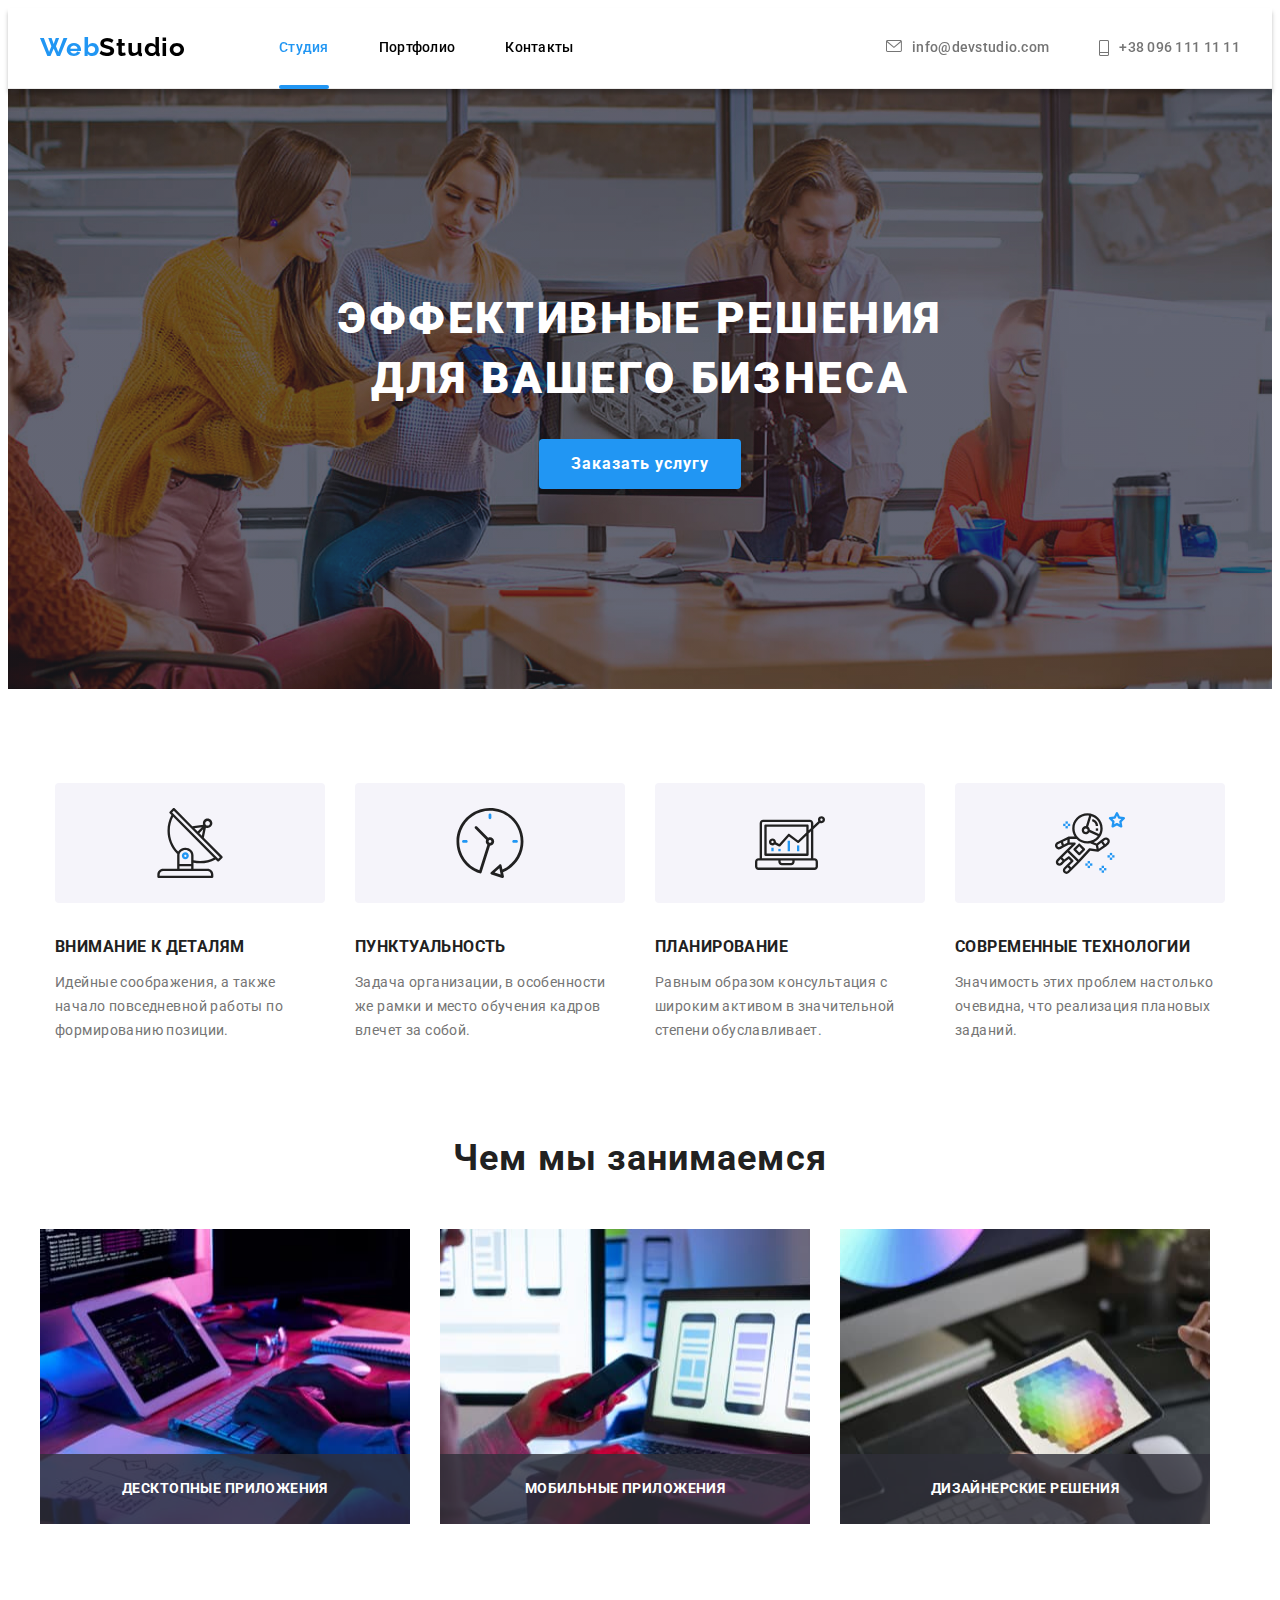
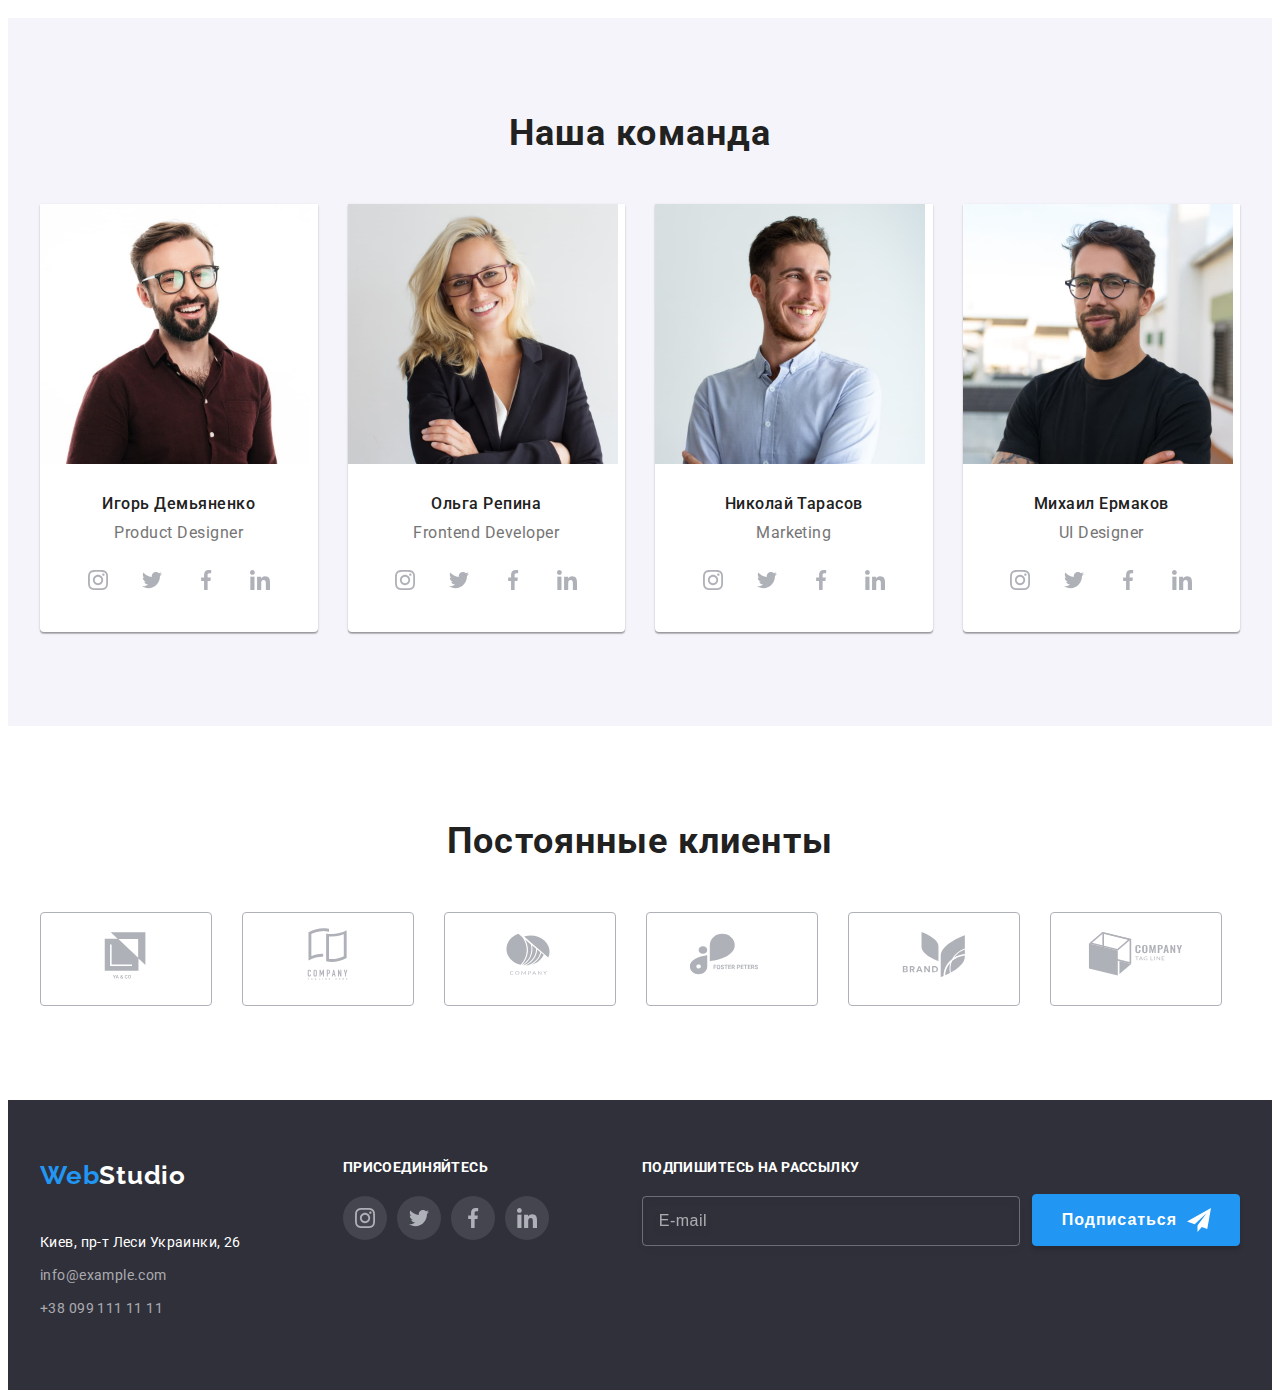
==== commit 59320bba: "Внёс правки по замечанию ментора!" ====
--- a/index.html
+++ b/index.html
@@ -12,7 +12,7 @@
     <link rel="stylesheet" href="https://cdnjs.cloudflare.com/ajax/libs/modern-normalize/1.0.0/modern-normalize.min.css"
         integrity="sha512-ISS7cAi1PEhQ8jnbJpJZMd29NlhNj4AWYyLOSp2CE/CsHxTCu+r+t0D2yoJudVrd0/8fTVPUVDzY5Tvli75u/g=="
         crossorigin="anonymous" referrerpolicy="no-referrer" />
-    <!--<link rel="stylesheet" href="./css/styles.css">-->
+
     <link rel="stylesheet" href="./css/main.min.css">
     <title>WEBStudio</title>
 </head>
@@ -430,7 +430,7 @@
                 </div>
             </div>
         </footer>     
-        <!-----modal-window-->
+        <!--modal-window-->
         <div class="backdrop is-hidden" data-modal>
             <div class="modal">
                 <button class="modal-button" data-modal-close type="button">
--- a/css/main.min.css
+++ b/css/main.min.css
@@ -1,2 +1,2 @@
-:root{--main-color-black: #212121;--logo-color: #000000;--text-color: #757575;--accent-color: #2196f3;--footer-background-color: #2f303a;--body-background-color: #ffffff;--background-color: #f5f4fa;--white-contacts-color: rgba(255, 255, 255, 0.6);--border-color: rgba(238, 238, 238, 1);--animation: 250ms cubic-bezier(0.4, 0, 0.2, 1);--button-background-color: #188ce8}.custom-checkbox{position:absolute !important;clip:rect(1px 1px 1px 1px);clip:rect(1px, 1px, 1px, 1px);padding:0 !important;border:0 !important;height:1px !important;width:1px !important;overflow:hidden}.hiden-title{position:absolute;width:1px;height:1px;margin:-1px;border:0;padding:0;white-space:nowrap;clip-path:inset(100%);clip:rect(0 0 0 0);overflow:hidden}.modal-button,.header__nav,.header__nav__list,.skills__background,.pictures__item .pictures__text,.footer-social__item__link,.subscribe-button,.team__social-list__item__link{display:flex;align-items:center}html{scroll-behavior:smooth}h1,h2,h3,h4,h5,h6,p,ul,li{margin:0;padding:0}img{display:block}.list{list-style:none}.link{text-decoration:none}.flex{display:flex}body{font-size:14px;font-weight:400;line-height:1.71;font-family:'Roboto', sans-serif;letter-spacing:0.03em;color:var(--text-color)}.section{padding-top:94px;padding-bottom:94px}.portfolio{padding-top:94px;padding-bottom:94px}.skills-company{padding-top:94px;padding-bottom:0}.pictures-company{padding-top:94px;padding-bottom:94px;text-align:center}.team-company{text-align:center;padding-top:94px;padding-bottom:94px;background-color:var(--background-color)}.clients{padding-top:94px;padding-bottom:94px}.footer{padding-top:60px;padding-bottom:60px;background-color:var(--footer-background-color);align-items:baseline}.contanier{max-width:1200px;padding:0 15px 0 15px;margin:0 auto}.hero__modal-btn{font-family:inherit;font-size:16px;font-weight:700;line-height:1.88;letter-spacing:0.06em;color:var(--body-background-color);background:var(--accent-color);cursor:pointer;display:inline-block;padding:10px 32px;border:transparent;border-radius:4px;box-shadow:0px 4px 4px rgba(0,0,0,0.15);transition-property:background-color, box-shadow;transition-duration:250ms;transition-timing-function:cubic-bezier(0.4, 0, 0.2, 1)}.hero__modal-btn:hover,.hero__modal-btn:focus{color:var(--logo-color)}.backdrop{position:fixed;top:0;left:0;width:100vw;height:100vh;z-index:100;background-color:rgba(0,0,0,0.2);transition-property:opacity, visibility;transition-duration:250ms;transition-timing-function:cubic-bezier(0.4, 0, 0.2, 1)}.is-hidden{opacity:0;visibility:hidden;pointer-events:none}.modal{position:absolute;transform:translate(-50%, -50%);top:50%;left:50%;width:528px;height:580px;background-color:var(--body-background-color);box-shadow:0px 1px 3px rgba(0,0,0,0.12),0px 1px 1px rgba(0,0,0,0.14),0px 2px 1px rgba(0,0,0,0.2);border-radius:4px}.modal-button{justify-content:center;padding:0;width:30px;height:30px;position:absolute;top:8px;right:8px;cursor:pointer;background:var(--body-background-color);border:1px solid rgba(0,0,0,0.1);border-radius:50%}.modal-button:hover,.modal-button:focus{color:var(--accent-color)}.modal-icon-close{width:18px;height:18px;fill:currentColor}.modal-form{padding:40px;display:flex;flex-direction:column;font-size:14px;line-height:1.15;letter-spacing:0.01em;color:var(--main-color-black)}.modal-form-head{font-size:20px;font-weight:700;line-height:1.15;letter-spacing:0.03em;text-align:center;color:var(--main-color-black);margin-bottom:12px}.modal-form-field{font-size:12px;line-height:1.15;letter-spacing:0.01em;color:var(--text-color);margin-bottom:4px}.modal-form-input-wrapper{position:relative;margin-bottom:10px}.modal-input-form{padding-top:12px;padding-right:12px;padding-left:42px;padding-bottom:12px;width:100%;border:1px solid rgba(33,33,33,0.2);box-sizing:border-box;border-radius:4px;outline:none;color:var(--main-color-black);transition-property:border-color;transition-duration:250ms;transition-timing-function:cubic-bezier(0.4, 0, 0.2, 1)}.modal-input-form:last-child{margin-bottom:20px}.modal-input-form::placeholder{font-size:14px;line-height:1.15;letter-spacing:0.01em;color:rgba(117,117,117,0.5)}.modal-input-form:focus{border-color:var(--accent-color)}.modal-icon-form{position:absolute;width:18px;height:18px;top:50%;left:15px;transform:translatey(-50%);fill:currentColor;transition-property:fill;transition-duration:250ms;transition-timing-function:cubic-bezier(0.4, 0, 0.2, 1)}.modal-input-form:focus+.modal-icon-form{fill:var(--accent-color)}.modal-input-textarea{padding:12px 16px;margin-bottom:20px;width:100%;height:96px;font-size:12px;line-height:1.15;letter-spacing:0.01em;border:1px solid rgba(33,33,33,0.2);box-sizing:border-box;border-radius:4px;outline:none;color:var(--main-color-black);resize:none;transition-property:border-color;transition-duration:250ms;transition-timing-function:cubic-bezier(0.4, 0, 0.2, 1)}.modal-input-textarea::placeholder{font-size:12px;line-height:1.15;letter-spacing:0.01em;color:rgba(117,117,117,0.5)}.modal-input-textarea:focus{border-color:var(--accent-color)}.private-policy{display:flex;flex-direction:row;margin-left:12px;margin-bottom:30px}.custom-checkbox+label::before{content:'';display:inline-block;margin-right:8px;width:16px;height:15px;flex-shrink:0;flex-grow:0;border:2px solid var(--main-color-black);border-radius:2px;background-repeat:no-repeat;background-position:center center;background-size:50% 50%;cursor:pointer;transition-property:border-color, background-image, background-color;transition-duration:250ms;transition-timing-function:cubic-bezier(0.4, 0, 0.2, 1)}.custom-checkbox+label::before+label{display:inline-flex;align-items:center;user-select:none}.custom-checkbox+label::before:focus:not(:checked)+label::before{border-color:var(--accent-color)}.custom-checkbox:checked+label::before{border-color:#0b76ef;background-color:#0b76ef;background-image:url("../images/vector.svg");background-size:contain}.custom-checkbox:disabled+label::before{background-color:#e9ecef}.modal-text{color:var(--text-color)}.modal-text-link{text-decoration-line:underline;color:var(--text-color-accent)}.modal-send-button{padding:10px 56px;align-self:center;font-family:inherit;font-size:16px;font-weight:700;line-height:1.88;letter-spacing:0.06em;cursor:pointer;color:var(--body-background-color);background-color:var(--accent-color);box-shadow:0px 4px 4px rgba(0,0,0,0.15);border-color:transparent;border-radius:4px;transition-property:background-color;transition-duration:250ms;transition-timing-function:cubic-bezier(0.4, 0, 0.2, 1)}.modal-send-button:hover,.modal-send-button:focus{background-color:var(--button-background-color)}.logo{font-family:'Raleway', sans-serif;font-size:26px;font-weight:700;line-height:1.19;letter-spacing:0.03em;display:inline-block;animation-duration:2000ms;animation-iteration-count:2}.logo__web{font-family:'Raleway', sans-serif;font-size:26px;font-weight:700;line-height:1.19;letter-spacing:0.03em;color:var(--accent-color)}.logo--header{color:var(--logo-color);margin-right:93px;padding-top:24px;padding-bottom:25px}.logo--footer{color:var(--body-background-color);margin-bottom:20px}.filter-list{justify-content:center;flex-wrap:wrap;margin-top:-8px;margin-left:-8px;margin-bottom:50px}.filter-list__item{margin-top:8px;margin-left:8px;color:var(--logo-color)}.filter-list__item__link{font-family:inherit;font-size:16px;font-weight:500;line-height:1.63;text-align:center;letter-spacing:0.03em;color:var(--main-color-black);background-color:var(--background-color);display:inline-block;border:transparent;border-radius:4px;padding-top:4px;padding-bottom:4px;padding-left:22px;padding-right:22px;cursor:pointer;transition-property:color, background-color, box-shadow;transition-duration:250ms;transition-timing-function:cubic-bezier(0.4, 0, 0.2, 1)}.filter-list__item__link:hover,.filter-list__item__link:focus{background:var(--accent-color);color:var(--background-color);box-shadow:0px 3px 1px rgba(0,0,0,0.1),0px 1px 2px rgba(0,0,0,0.08),0px 2px 2px rgba(0,0,0,0.12)}.header{position:sticky;top:0;z-index:1;width:100%;border-bottom:1px solid #ececec;background-color:var(--body-background-color)}.header__nav{cursor:pointer}.header-shadow{box-shadow:0px 4px 4px rgba(0,0,0,0.25)}.header__nav__item:not(:last-child){margin-right:50px}.header__list__item{padding-top:32px;padding-bottom:32px;display:block;font-family:inherit;font-size:14px;font-weight:500;line-height:1.14;letter-spacing:0.02em;color:var(--logo-color);transition-property:color;transition-duration:250ms;transition-timing-function:cubic-bezier(0.4, 0, 0.2, 1)}.header__list__item:hover,.header__list__item:focus,.header__list__item.current{color:var(--accent-color)}.header__contact{margin-left:auto}.header__contact__list+.header__contact__list{margin-left:50px}.header__contact__item{padding-top:32px;padding-bottom:32px;font-family:inherit;font-size:14px;font-weight:500;line-height:1.14;letter-spacing:0.02em;color:var(--text-color);transition-property:color;transition-duration:250ms;transition-timing-function:cubic-bezier(0.4, 0, 0.2, 1)}.header__contact__item:hover,.header__contact__item:focus{color:var(--accent-color)}.header__icon__mail{display:inline-block;margin-right:10px;fill:currentColor}.header__icon__phone{display:inline-block;margin-right:10px;fill:currentColor}.align-item{align-items:center}.current{position:relative;color:var(--accent-color)}.current::after{content:'';position:absolute;width:100%;height:4px;bottom:-1px;left:0px;border-radius:2px;background-color:var(--accent-color)}.hero{max-width:1600px;background-image:linear-gradient(0deg, rgba(47,48,58,0.4), rgba(47,48,58,0.4)),url(../images/banner/bg.jpg);background-position:center;background-repeat:no-repeat;background-color:#c4c4c4;padding-top:200px;padding-bottom:200px;margin:0 auto;text-align:center}.hero__title{font-size:44px;font-weight:900;line-height:1.36;text-align:center;letter-spacing:0.06em;text-transform:uppercase;color:var(--body-background-color);width:696px;margin-left:auto;margin-right:auto;margin-bottom:30px}.projects{flex-wrap:wrap;align-items:flex-start;margin-top:-30px;margin-left:-30px}.projects__list{display:block;width:calc((100% - 90px) / 3);margin-top:30px;margin-left:30px;transition-property:box-shadow;transition-duration:250ms;transition-timing-function:cubic-bezier(0.4, 0, 0.2, 1)}.projects__list:hover,.projects__list:focus{box-shadow:0px 1px 1px rgba(0,0,0,0.12),0px 4px 4px rgba(0,0,0,0.06),1px 4px 6px rgba(0,0,0,0.16)}.projects__list__item__card{position:relative;overflow:hidden}.projects__list__item__animation{position:absolute;top:0;left:0;overflow:auto;transition-property:transform;transform:translateY(100%);transition:var(--animation);padding:63px 24px;width:100%;height:100%;background-color:rgba(33,150,243,0.9);font-size:18px;line-height:1.56;letter-spacing:0.03em;color:var(--body-background-color)}.projects__list__item:hover .projects__list__item__animation,.projects__list__item:focus .projects__list__item__animation{transform:translateY(0%)}.projects__list__item__card-title{padding-top:20px;padding-bottom:20px;padding-left:24px;padding-right:24px;border-right:1px solid #eeeeee;border-bottom:1px solid #eeeeee;border-left:1px solid #eeeeee}.projects__list__item__heading{font-family:inherit;font-size:18px;font-weight:700;line-height:2;letter-spacing:0.06em;color:var(--main-color-black);margin-bottom:4px}.projects__list__item__description{font-family:inherit;font-size:16px;line-height:1.87;letter-spacing:0.03em;color:var(--text-color)}.skills__item{width:270px}.skills__item:not(:last-child){margin-right:30px}.skills__item__title{font-family:inherit;font-weight:700;text-transform:uppercase;color:var(--main-color-black)}.skills__item__text{margin-top:10px;font-family:inherit;line-height:1.71;margin-top:10px;color:var(--text-color)}.skills__background{height:120px;justify-content:center;border-radius:4px;background-color:var(--background-color);margin-bottom:30px}.pictures-title{font-size:36px;font-weight:700;line-height:1.17;text-align:center;letter-spacing:0.03em;color:var(--main-color-black);margin-bottom:50px}.pictures__list{flex-basis:calc((100% - 90px) / 3);display:flex;flex-wrap:wrap;margin-left:-30px;margin-top:-30px}.pictures__item{margin-left:30px;margin-top:30px;position:relative}.pictures__item .pictures__text{color:var(--text-color);margin-top:10px;line-height:1.71;position:absolute;left:0;bottom:0;justify-content:center;height:70px;width:100%;background-color:rgba(47,48,58,0.8)}.pictures__item .pictures__text>p{font-weight:700;text-align:center;letter-spacing:0.03em;text-transform:uppercase;color:var(--body-background-color)}.clients-title{font-size:36px;font-weight:700;line-height:1.17;letter-spacing:0.03em;text-align:center;color:var(--main-color-black);margin-bottom:50px}.clients__logo{display:block}.clients__logo:not(:last-child){margin-right:30px}.clients__logo{display:flex;justify-content:center;align-items:center;width:170px;height:92px;border:1px solid #afb1b8;border-radius:4px;fill:#afb1b8;transition-property:fill, border-color;transition-duration:250ms;transition-timing-function:cubic-bezier(0.4, 0, 0.2, 1)}.clients__logo:focus,.clients__logo:hover{border-color:var(--accent-color);fill:var(--accent-color)}.footer-adress{max-width:240px;margin-top:20px}.footer-adress:hover,.footer-adress:focus{color:var(--accent-color)}.footer-adress__map{font-family:inherit;font-style:normal;font-size:14px;line-height:1.71;letter-spacing:0.03em;color:var(--body-background-color);transition-property:color;transition-duration:250ms;transition-timing-function:cubic-bezier(0.4, 0, 0.2, 1)}.footer-adress__map:hover,.footer-adress__map:focus{color:var(--accent-color)}.footer-adress__item{display:inline-block;margin-bottom:9px}.footer-adress__item:last-child{margin-bottom:0}.footer-adress__contact{font-family:inherit;font-style:normal;font-weight:normal;font-size:14px;line-height:1.71;letter-spacing:0.03em;color:var(--white-contacts-color);transition-property:color;transition-duration:250ms;transition-timing-function:cubic-bezier(0.4, 0, 0.2, 1)}.footer-adress__contact:hover,.footer-adress__contact:focus{color:var(--accent-color)}.footer-social{margin-left:73px;fill:var(--body-background-color)}.footer-social__list{justify-content:center;align-items:center}.footer-social__list li{border-radius:50%}.footer-social__list li:not(:last-child){margin-right:10px}.footer-social .footer-social__item{background-color:rgba(255,255,255,0.1)}.footer-social h3{font-size:14px;font-weight:700;line-height:1.14;letter-spacing:0.03em;text-transform:uppercase;color:var(--body-background-color);margin-bottom:20px}.footer-social__item__link{justify-content:center;border-radius:50%;width:44px;height:44px;fill:#afb1b8;background-color:transparent;transition-property:fill, background-color;transition-duration:250ms;transition-timing-function:cubic-bezier(0.4, 0, 0.2, 1)}.footer-social__item__link:hover,.footer-social__item__link:focus{background-color:var(--accent-color);fill:var(--body-background-color)}.footer-subscribe-form{display:flex;margin-left:93px}.footer-subscribe-text{font-size:14px;font-weight:700;line-height:1.14;letter-spacing:0.03em;text-transform:uppercase;color:var(--body-background-color);display:block}.footer-subscribe-email{width:358px;margin-top:20px;padding-left:16px;padding-top:15px;padding-bottom:15px;background-color:transparent;border:1px solid rgba(255,255,255,0.3);filter:drop-shadow(0px 4px 4px rgba(0,0,0,0.15));border-radius:4px;font-size:16px;line-height:1.15;letter-spacing:0.03em;color:var(--body-background-color)}.footer-subscribe-email::placeholder{font-size:16px;line-height:1.15;letter-spacing:0.03em;color:var(--white-contacts-color)}.subscribe-button{justify-content:center;align-self:flex-end;padding-top:10px;padding-bottom:10px;padding-left:29px;padding-right:28px;margin-left:12px;background-color:var(--accent-color);box-shadow:0px 4px 4px rgba(0,0,0,0.15);border:1px solid var(--accent-color);border-radius:4px;font-size:16px;font-weight:700;line-height:1.88;letter-spacing:0.06em;color:var(--body-background-color);cursor:pointer;transition-property:background-color;transition-duration:250ms;transition-timing-function:cubic-bezier(0.4, 0, 0.2, 1)}.subscribe-button:hover,.subscribe-button:focus{background-color:var(--button-background-color)}.subscribe-icon{margin-left:10px;width:24px;height:24px}.team__list{flex-wrap:wrap;align-items:flex-start;margin-left:-30px;margin-top:-30px}.team__list__item{width:calc((100% - 120px) / 4);margin-left:30px;margin-top:30px;background:var(--body-background-color);box-shadow:0px 1px 3px rgba(0,0,0,0.12),0px 1px 1px rgba(0,0,0,0.14),0px 2px 1px rgba(0,0,0,0.2);border-radius:0px 0px 4px 4px}.team-title{font-family:inherit;font-size:36px;font-weight:700;line-height:1.17;letter-spacing:0.03em;color:var(--main-color-black);margin-bottom:50px}.team__name{font-family:inherit;font-size:16px;font-weight:500;line-height:1.19;letter-spacing:0.03em;color:var(--main-color-black);margin-bottom:10px}.team__content{padding:30px}.team__position{font-family:inherit;font-size:16px;font-weight:400;line-height:1.19;letter-spacing:0.03em;color:var(--text-color);display:block;margin-bottom:16px}.team__social-list{justify-content:center;align-items:center}.team__social-list li{border-radius:50%}.team__social-list li:not(:last-child){margin-right:10px}.team__social-list__item__link{justify-content:center;border-radius:50%;width:44px;height:44px;fill:#afb1b8;background-color:transparent;transition-property:fill, background-color;transition-duration:250ms;transition-timing-function:cubic-bezier(0.4, 0, 0.2, 1)}.team__social-list__item__link:hover,.team__social-list__item__link:focus{background-color:var(--accent-color);fill:var(--body-background-color)}
+:root{--main-color-black: #212121;--logo-color: #000000;--text-color: #757575;--accent-color: #2196f3;--footer-background-color: #2f303a;--body-background-color: #ffffff;--background-color: #f5f4fa;--white-contacts-color: rgba(255, 255, 255, 0.6);--border-color: rgba(238, 238, 238, 1);--animation: 250ms cubic-bezier(0.4, 0, 0.2, 1);--button-background-color: #188ce8;--main-font: 'Roboto', sans-serif;--second-font: 'Raleway', sans-serif}.custom-checkbox{position:absolute !important;clip:rect(1px 1px 1px 1px);clip:rect(1px, 1px, 1px, 1px);padding:0 !important;border:0 !important;height:1px !important;width:1px !important;overflow:hidden}.hiden-title{position:absolute;width:1px;height:1px;margin:-1px;border:0;padding:0;white-space:nowrap;clip-path:inset(100%);clip:rect(0 0 0 0);overflow:hidden}.modal-button,.header__nav,.header__nav__list,.skills__background,.pictures__text,.footer-social__item__link,.subscribe-button,.team__social-list__item__link{display:flex;align-items:center}html{scroll-behavior:smooth}h1,h2,h3,h4,h5,h6,p,ul,li{margin:0;padding:0}img{display:block}.list{list-style:none}.link{text-decoration:none}.flex{display:flex}body{font-size:14px;font-weight:400;line-height:1.71;font-family:var(--main-font);letter-spacing:0.03em;color:var(--text-color)}.section{padding-top:94px;padding-bottom:94px}.portfolio{padding-top:94px;padding-bottom:94px}.skills-company{padding-top:94px;padding-bottom:0}.pictures-company{padding-top:94px;padding-bottom:94px;text-align:center}.team-company{text-align:center;padding-top:94px;padding-bottom:94px;background-color:var(--background-color)}.clients{padding-top:94px;padding-bottom:94px}.footer{padding-top:60px;padding-bottom:60px;background-color:var(--footer-background-color);align-items:baseline}.contanier{max-width:1200px;padding:0 15px 0 15px;margin:0 auto}.hero__modal-btn{font-family:inherit;font-size:16px;font-weight:700;line-height:1.88;letter-spacing:0.06em;color:var(--body-background-color);background:var(--accent-color);cursor:pointer;display:inline-block;padding:10px 32px;border:transparent;border-radius:4px;box-shadow:0px 4px 4px rgba(0,0,0,0.15);transition-property:background-color, box-shadow;transition-duration:250ms;transition-timing-function:cubic-bezier(0.4, 0, 0.2, 1)}.hero__modal-btn:hover,.hero__modal-btn:focus{color:var(--logo-color)}.backdrop{position:fixed;top:0;left:0;width:100vw;height:100vh;z-index:100;background-color:rgba(0,0,0,0.2);transition-property:opacity, visibility;transition-duration:250ms;transition-timing-function:cubic-bezier(0.4, 0, 0.2, 1)}.is-hidden{opacity:0;visibility:hidden;pointer-events:none}.modal{position:absolute;transform:translate(-50%, -50%);top:50%;left:50%;width:528px;height:580px;background-color:var(--body-background-color);box-shadow:0px 1px 3px rgba(0,0,0,0.12),0px 1px 1px rgba(0,0,0,0.14),0px 2px 1px rgba(0,0,0,0.2);border-radius:4px}.modal-button{justify-content:center;padding:0;width:30px;height:30px;position:absolute;top:8px;right:8px;cursor:pointer;background:var(--body-background-color);border:1px solid rgba(0,0,0,0.1);border-radius:50%}.modal-button:hover,.modal-button:focus{color:var(--accent-color)}.modal-icon-close{width:18px;height:18px;fill:currentColor}.modal-form{padding:40px;display:flex;flex-direction:column;font-size:14px;line-height:1.15;letter-spacing:0.01em;color:var(--main-color-black)}.modal-form-head{font-size:20px;font-weight:700;line-height:1.15;letter-spacing:0.03em;text-align:center;color:var(--main-color-black);margin-bottom:12px}.modal-form-field{font-size:12px;line-height:1.15;letter-spacing:0.01em;color:var(--text-color);margin-bottom:4px}.modal-form-input-wrapper{position:relative;margin-bottom:10px}.modal-input-form{padding-top:12px;padding-right:12px;padding-left:42px;padding-bottom:12px;width:100%;border:1px solid rgba(33,33,33,0.2);box-sizing:border-box;border-radius:4px;outline:none;color:var(--main-color-black);transition-property:border-color;transition-duration:250ms;transition-timing-function:cubic-bezier(0.4, 0, 0.2, 1)}.modal-input-form:last-child{margin-bottom:20px}.modal-input-form::placeholder{font-size:14px;line-height:1.15;letter-spacing:0.01em;color:rgba(117,117,117,0.5)}.modal-input-form:focus{border-color:var(--accent-color)}.modal-icon-form{position:absolute;width:18px;height:18px;top:50%;left:15px;transform:translatey(-50%);fill:currentColor;transition-property:fill;transition-duration:250ms;transition-timing-function:cubic-bezier(0.4, 0, 0.2, 1)}.modal-input-form:focus+.modal-icon-form{fill:var(--accent-color)}.modal-input-textarea{padding:12px 16px;margin-bottom:20px;width:100%;height:96px;font-size:12px;line-height:1.15;letter-spacing:0.01em;border:1px solid rgba(33,33,33,0.2);box-sizing:border-box;border-radius:4px;outline:none;color:var(--main-color-black);resize:none;transition-property:border-color;transition-duration:250ms;transition-timing-function:cubic-bezier(0.4, 0, 0.2, 1)}.modal-input-textarea::placeholder{font-size:12px;line-height:1.15;letter-spacing:0.01em;color:rgba(117,117,117,0.5)}.modal-input-textarea:focus{border-color:var(--accent-color)}.private-policy{display:flex;flex-direction:row;margin-left:12px;margin-bottom:30px}.custom-checkbox+label::before{content:'';display:inline-block;margin-right:8px;width:16px;height:15px;flex-shrink:0;flex-grow:0;border:2px solid var(--main-color-black);border-radius:2px;background-repeat:no-repeat;background-position:center center;background-size:50% 50%;cursor:pointer;transition-property:border-color, background-image, background-color;transition-duration:250ms;transition-timing-function:cubic-bezier(0.4, 0, 0.2, 1)}.custom-checkbox+label::before+label{display:inline-flex;align-items:center;user-select:none}.custom-checkbox+label::before:focus:not(:checked)+label::before{border-color:var(--accent-color)}.custom-checkbox:checked+label::before{border-color:#0b76ef;background-color:#0b76ef;background-image:url("../images/vector.svg");background-size:contain}.custom-checkbox:disabled+label::before{background-color:#e9ecef}.modal-text{color:var(--text-color)}.modal-text-link{text-decoration-line:underline;color:var(--text-color-accent)}.modal-send-button{padding:10px 56px;align-self:center;font-family:inherit;font-size:16px;font-weight:700;line-height:1.88;letter-spacing:0.06em;cursor:pointer;color:var(--body-background-color);background-color:var(--accent-color);box-shadow:0px 4px 4px rgba(0,0,0,0.15);border-color:transparent;border-radius:4px;transition-property:background-color;transition-duration:250ms;transition-timing-function:cubic-bezier(0.4, 0, 0.2, 1)}.modal-send-button:hover,.modal-send-button:focus{background-color:var(--button-background-color)}.logo{font-family:var(--second-font);font-size:26px;font-weight:700;line-height:1.19;letter-spacing:0.03em;display:inline-block;animation-duration:2000ms;animation-iteration-count:2}.logo__web{font-family:var(--second-font);font-size:26px;font-weight:700;line-height:1.19;letter-spacing:0.03em;color:var(--accent-color)}.logo--header{color:var(--logo-color);margin-right:93px;padding-top:24px;padding-bottom:25px}.logo--footer{color:var(--body-background-color);margin-bottom:20px}.filter-list{justify-content:center;flex-wrap:wrap;margin-top:-8px;margin-left:-8px;margin-bottom:50px}.filter-list__item{margin-top:8px;margin-left:8px;color:var(--logo-color)}.filter-list__item__link{font-family:inherit;font-size:16px;font-weight:500;line-height:1.63;text-align:center;letter-spacing:0.03em;color:var(--main-color-black);background-color:var(--background-color);display:inline-block;border:transparent;border-radius:4px;padding-top:4px;padding-bottom:4px;padding-left:22px;padding-right:22px;cursor:pointer;transition-property:color, background-color, box-shadow;transition-duration:250ms;transition-timing-function:cubic-bezier(0.4, 0, 0.2, 1)}.filter-list__item__link:hover,.filter-list__item__link:focus{background:var(--accent-color);color:var(--background-color);box-shadow:0px 3px 1px rgba(0,0,0,0.1),0px 1px 2px rgba(0,0,0,0.08),0px 2px 2px rgba(0,0,0,0.12)}.header{position:sticky;top:0;z-index:1;width:100%;border-bottom:1px solid #ececec;background-color:var(--body-background-color)}.header__nav{cursor:pointer}.header-shadow{box-shadow:0px 4px 4px rgba(0,0,0,0.25)}.header__nav__item:not(:last-child){margin-right:50px}.header__list__item{padding-top:32px;padding-bottom:32px;display:block;font-family:inherit;font-size:14px;font-weight:500;line-height:1.14;letter-spacing:0.02em;color:var(--logo-color);transition-property:color;transition-duration:250ms;transition-timing-function:cubic-bezier(0.4, 0, 0.2, 1)}.header__list__item:hover,.header__list__item:focus,.header__list__item.current{color:var(--accent-color)}.header__contact{margin-left:auto}.header__contact__list+.header__contact__list{margin-left:50px}.header__contact__item{padding-top:32px;padding-bottom:32px;font-family:inherit;font-size:14px;font-weight:500;line-height:1.14;letter-spacing:0.02em;color:var(--text-color);transition-property:color;transition-duration:250ms;transition-timing-function:cubic-bezier(0.4, 0, 0.2, 1)}.header__contact__item:hover,.header__contact__item:focus{color:var(--accent-color)}.header__icon__mail{display:inline-block;margin-right:10px;fill:currentColor}.header__icon__phone{display:inline-block;margin-right:10px;fill:currentColor}.align-item{align-items:center}.current{position:relative;color:var(--accent-color)}.current::after{content:'';position:absolute;width:100%;height:4px;bottom:-1px;left:0px;border-radius:2px;background-color:var(--accent-color)}.hero{max-width:1600px;background-image:linear-gradient(0deg, rgba(47,48,58,0.4), rgba(47,48,58,0.4)),url(../images/banner/bg.jpg);background-position:center;background-repeat:no-repeat;background-color:#c4c4c4;padding-top:200px;padding-bottom:200px;margin:0 auto;text-align:center}.hero__title{font-size:44px;font-weight:900;line-height:1.36;text-align:center;letter-spacing:0.06em;text-transform:uppercase;color:var(--body-background-color);width:696px;margin-left:auto;margin-right:auto;margin-bottom:30px}.projects{flex-wrap:wrap;align-items:flex-start;margin-top:-30px;margin-left:-30px}.projects__list{display:block;width:calc((100% - 90px) / 3);margin-top:30px;margin-left:30px;transition-property:box-shadow;transition-duration:250ms;transition-timing-function:cubic-bezier(0.4, 0, 0.2, 1)}.projects__list:hover,.projects__list:focus{box-shadow:0px 1px 1px rgba(0,0,0,0.12),0px 4px 4px rgba(0,0,0,0.06),1px 4px 6px rgba(0,0,0,0.16)}.projects__list__item__card{position:relative;overflow:hidden}.projects__list__item__animation{position:absolute;top:0;left:0;overflow:auto;transition-property:transform;transform:translateY(100%);transition:var(--animation);padding:63px 24px;width:100%;height:100%;background-color:rgba(33,150,243,0.9);font-size:18px;line-height:1.56;letter-spacing:0.03em;color:var(--body-background-color)}.projects__list__item:hover .projects__list__item__animation,.projects__list__item:focus .projects__list__item__animation{transform:translateY(0%)}.projects__list__item__card-title{padding-top:20px;padding-bottom:20px;padding-left:24px;padding-right:24px;border-right:1px solid #eeeeee;border-bottom:1px solid #eeeeee;border-left:1px solid #eeeeee}.projects__list__item__heading{font-family:inherit;font-size:18px;font-weight:700;line-height:2;letter-spacing:0.06em;color:var(--main-color-black);margin-bottom:4px}.projects__list__item__description{font-family:inherit;font-size:16px;line-height:1.87;letter-spacing:0.03em;color:var(--text-color)}.skills__item{width:270px}.skills__item:not(:last-child){margin-right:30px}.skills__item__title{font-family:inherit;font-weight:700;text-transform:uppercase;color:var(--main-color-black)}.skills__item__text{margin-top:10px;font-family:inherit;line-height:1.71;margin-top:10px;color:var(--text-color)}.skills__background{height:120px;justify-content:center;border-radius:4px;background-color:var(--background-color);margin-bottom:30px}.pictures-title{font-size:36px;font-weight:700;line-height:1.17;text-align:center;letter-spacing:0.03em;color:var(--main-color-black);margin-bottom:50px}.pictures__list{flex-basis:calc((100% - 90px) / 3);display:flex;flex-wrap:wrap;margin-left:-30px;margin-top:-30px}.pictures__item{margin-left:30px;margin-top:30px;position:relative}.pictures__text{color:var(--text-color);margin-top:10px;line-height:1.71;position:absolute;left:0;bottom:0;justify-content:center;height:70px;width:100%;background-color:rgba(47,48,58,0.8)}.pictures__text>p{font-weight:700;text-align:center;letter-spacing:0.03em;text-transform:uppercase;color:var(--body-background-color)}.clients-title{font-size:36px;font-weight:700;line-height:1.17;letter-spacing:0.03em;text-align:center;color:var(--main-color-black);margin-bottom:50px}.clients__logo{display:block}.clients__logo:not(:last-child){margin-right:30px}.clients__logo{display:flex;justify-content:center;align-items:center;width:170px;height:92px;border:1px solid #afb1b8;border-radius:4px;fill:#afb1b8;transition-property:fill, border-color;transition-duration:250ms;transition-timing-function:cubic-bezier(0.4, 0, 0.2, 1)}.clients__logo:focus,.clients__logo:hover{border-color:var(--accent-color);fill:var(--accent-color)}.footer-adress{max-width:240px;margin-top:20px}.footer-adress:hover,.footer-adress:focus{color:var(--accent-color)}.footer-adress__map{font-family:inherit;font-style:normal;font-size:14px;line-height:1.71;letter-spacing:0.03em;color:var(--body-background-color);transition-property:color;transition-duration:250ms;transition-timing-function:cubic-bezier(0.4, 0, 0.2, 1)}.footer-adress__map__map:hover,.footer-adress__map__map:focus{color:var(--accent-color)}.footer-adress__item{display:inline-block;margin-bottom:9px}.footer-adress__item__item:last-child{margin-bottom:0}.footer-adress__contact{font-family:inherit;font-style:normal;font-weight:normal;font-size:14px;line-height:1.71;letter-spacing:0.03em;color:var(--white-contacts-color);transition-property:color;transition-duration:250ms;transition-timing-function:cubic-bezier(0.4, 0, 0.2, 1)}.footer-adress__contact:hover,.footer-adress__contact:focus{color:var(--accent-color)}.footer-social{margin-left:73px;fill:var(--body-background-color)}.footer-social__list li:not(:last-child){margin-right:10px}.footer-social__list li{border-radius:50%}.footer-social__list{justify-content:center;align-items:center}.footer-social .footer-social__item{background-color:rgba(255,255,255,0.1)}.footer-social h3{font-size:14px;font-weight:700;line-height:1.14;letter-spacing:0.03em;text-transform:uppercase;color:var(--body-background-color);margin-bottom:20px}.footer-social__item__link{justify-content:center;border-radius:50%;width:44px;height:44px;fill:#afb1b8;background-color:transparent;transition-property:fill, background-color;transition-duration:250ms;transition-timing-function:cubic-bezier(0.4, 0, 0.2, 1)}.footer-social__item__link:hover,.footer-social__item__link:focus{background-color:var(--accent-color);fill:var(--body-background-color)}.footer-subscribe-form{display:flex;margin-left:93px}.footer-subscribe-text{font-size:14px;font-weight:700;line-height:1.14;letter-spacing:0.03em;text-transform:uppercase;color:var(--body-background-color);display:block}.footer-subscribe-email{width:358px;margin-top:20px;padding-left:16px;padding-top:15px;padding-bottom:15px;background-color:transparent;border:1px solid rgba(255,255,255,0.3);filter:drop-shadow(0px 4px 4px rgba(0,0,0,0.15));border-radius:4px;font-size:16px;line-height:1.15;letter-spacing:0.03em;color:var(--body-background-color)}.footer-subscribe-email::placeholder{font-size:16px;line-height:1.15;letter-spacing:0.03em;color:var(--white-contacts-color)}.subscribe-button{justify-content:center;align-self:flex-end;padding-top:10px;padding-bottom:10px;padding-left:29px;padding-right:28px;margin-left:12px;background-color:var(--accent-color);box-shadow:0px 4px 4px rgba(0,0,0,0.15);border:1px solid var(--accent-color);border-radius:4px;font-size:16px;font-weight:700;line-height:1.88;letter-spacing:0.06em;color:var(--body-background-color);cursor:pointer;transition-property:background-color;transition-duration:250ms;transition-timing-function:cubic-bezier(0.4, 0, 0.2, 1)}.subscribe-button:hover,.subscribe-button:focus{background-color:var(--button-background-color)}.subscribe-icon{margin-left:10px;width:24px;height:24px}.team__list{flex-wrap:wrap;align-items:flex-start;margin-left:-30px;margin-top:-30px}.team__list__item{width:calc((100% - 120px) / 4);margin-left:30px;margin-top:30px;background:var(--body-background-color);box-shadow:0px 1px 3px rgba(0,0,0,0.12),0px 1px 1px rgba(0,0,0,0.14),0px 2px 1px rgba(0,0,0,0.2);border-radius:0px 0px 4px 4px}.team-title{font-family:inherit;font-size:36px;font-weight:700;line-height:1.17;letter-spacing:0.03em;color:var(--main-color-black);margin-bottom:50px}.team__name{font-family:inherit;font-size:16px;font-weight:500;line-height:1.19;letter-spacing:0.03em;color:var(--main-color-black);margin-bottom:10px}.team__content{padding:30px}.team__position{font-family:inherit;font-size:16px;font-weight:400;line-height:1.19;letter-spacing:0.03em;color:var(--text-color);display:block;margin-bottom:16px}.team__social-list{justify-content:center;align-items:center}.team__social-list li{border-radius:50%}.team__social-list li:not(:last-child){margin-right:10px}.team__social-list__item__link{justify-content:center;border-radius:50%;width:44px;height:44px;fill:#afb1b8;background-color:transparent;transition-property:fill, background-color;transition-duration:250ms;transition-timing-function:cubic-bezier(0.4, 0, 0.2, 1)}.team__social-list__item__link:hover,.team__social-list__item__link:focus{background-color:var(--accent-color);fill:var(--body-background-color)}
 /*# sourceMappingURL=main.min.css.map */